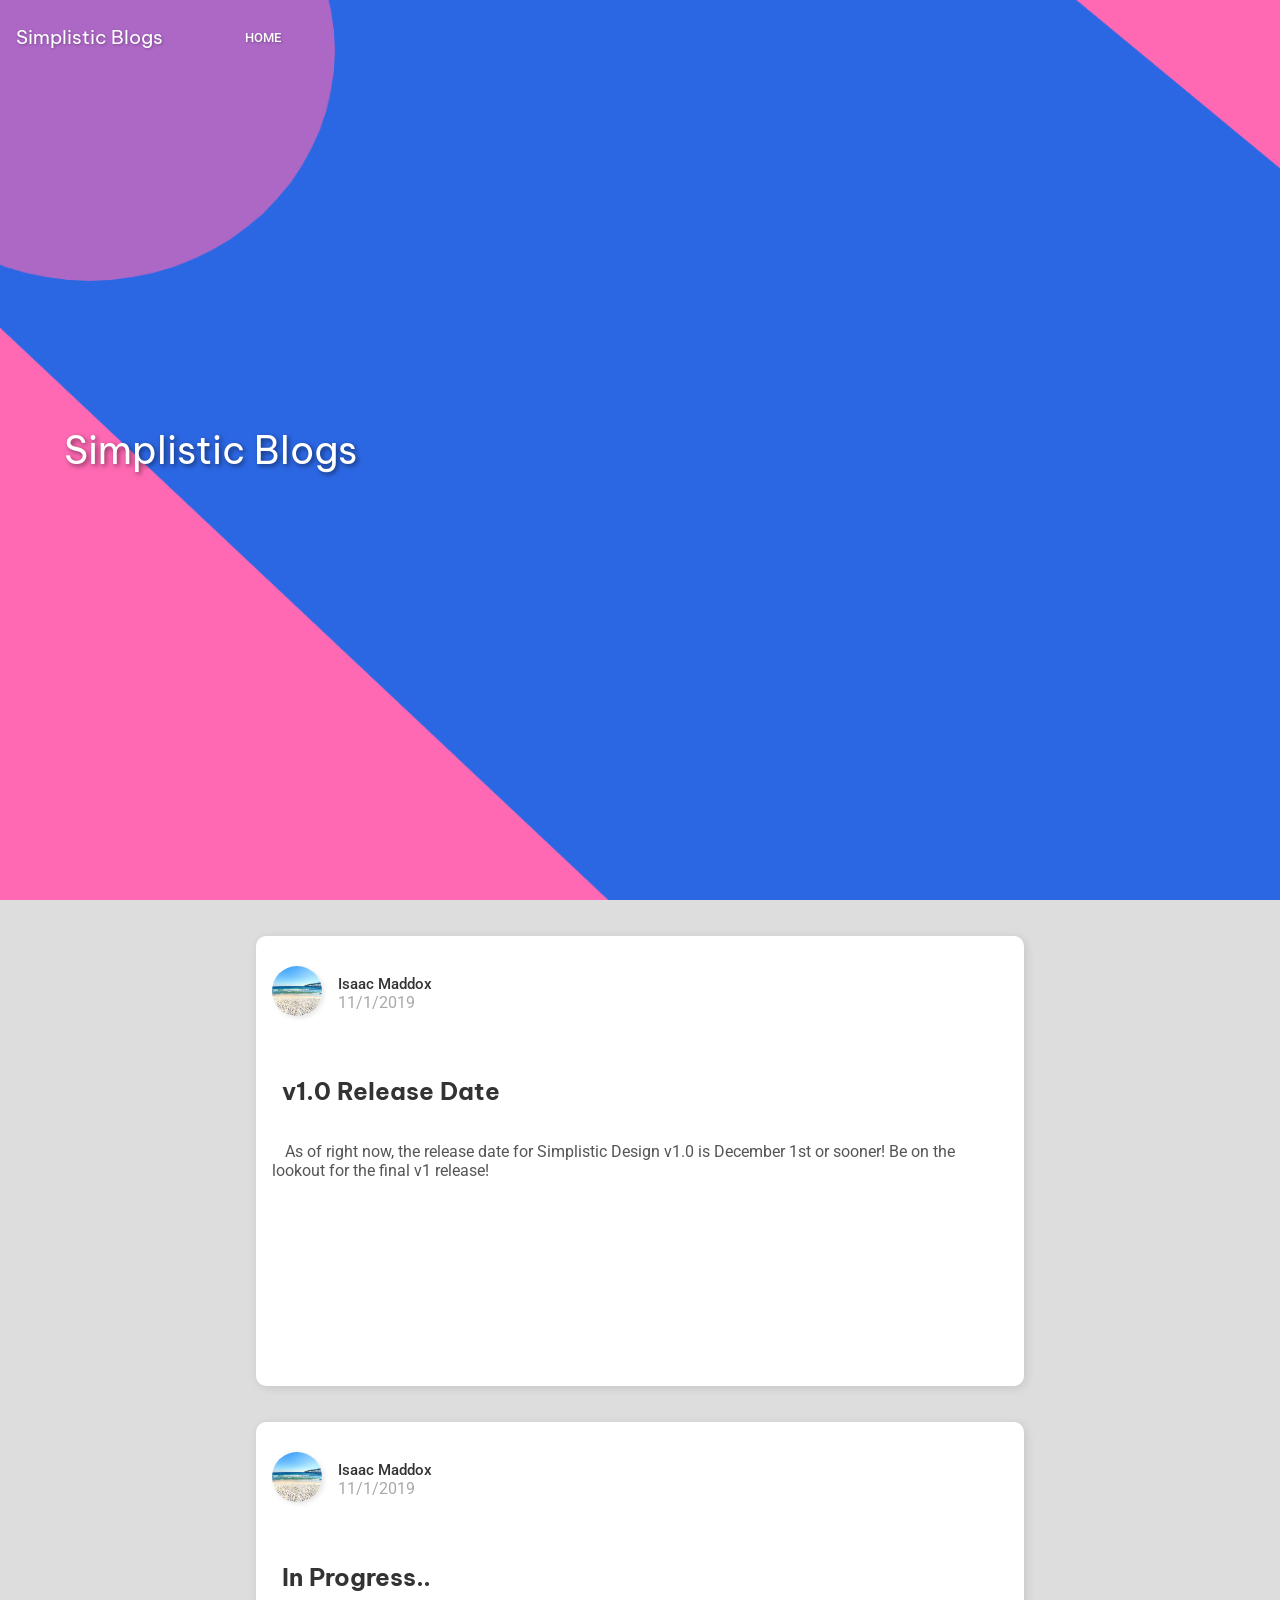
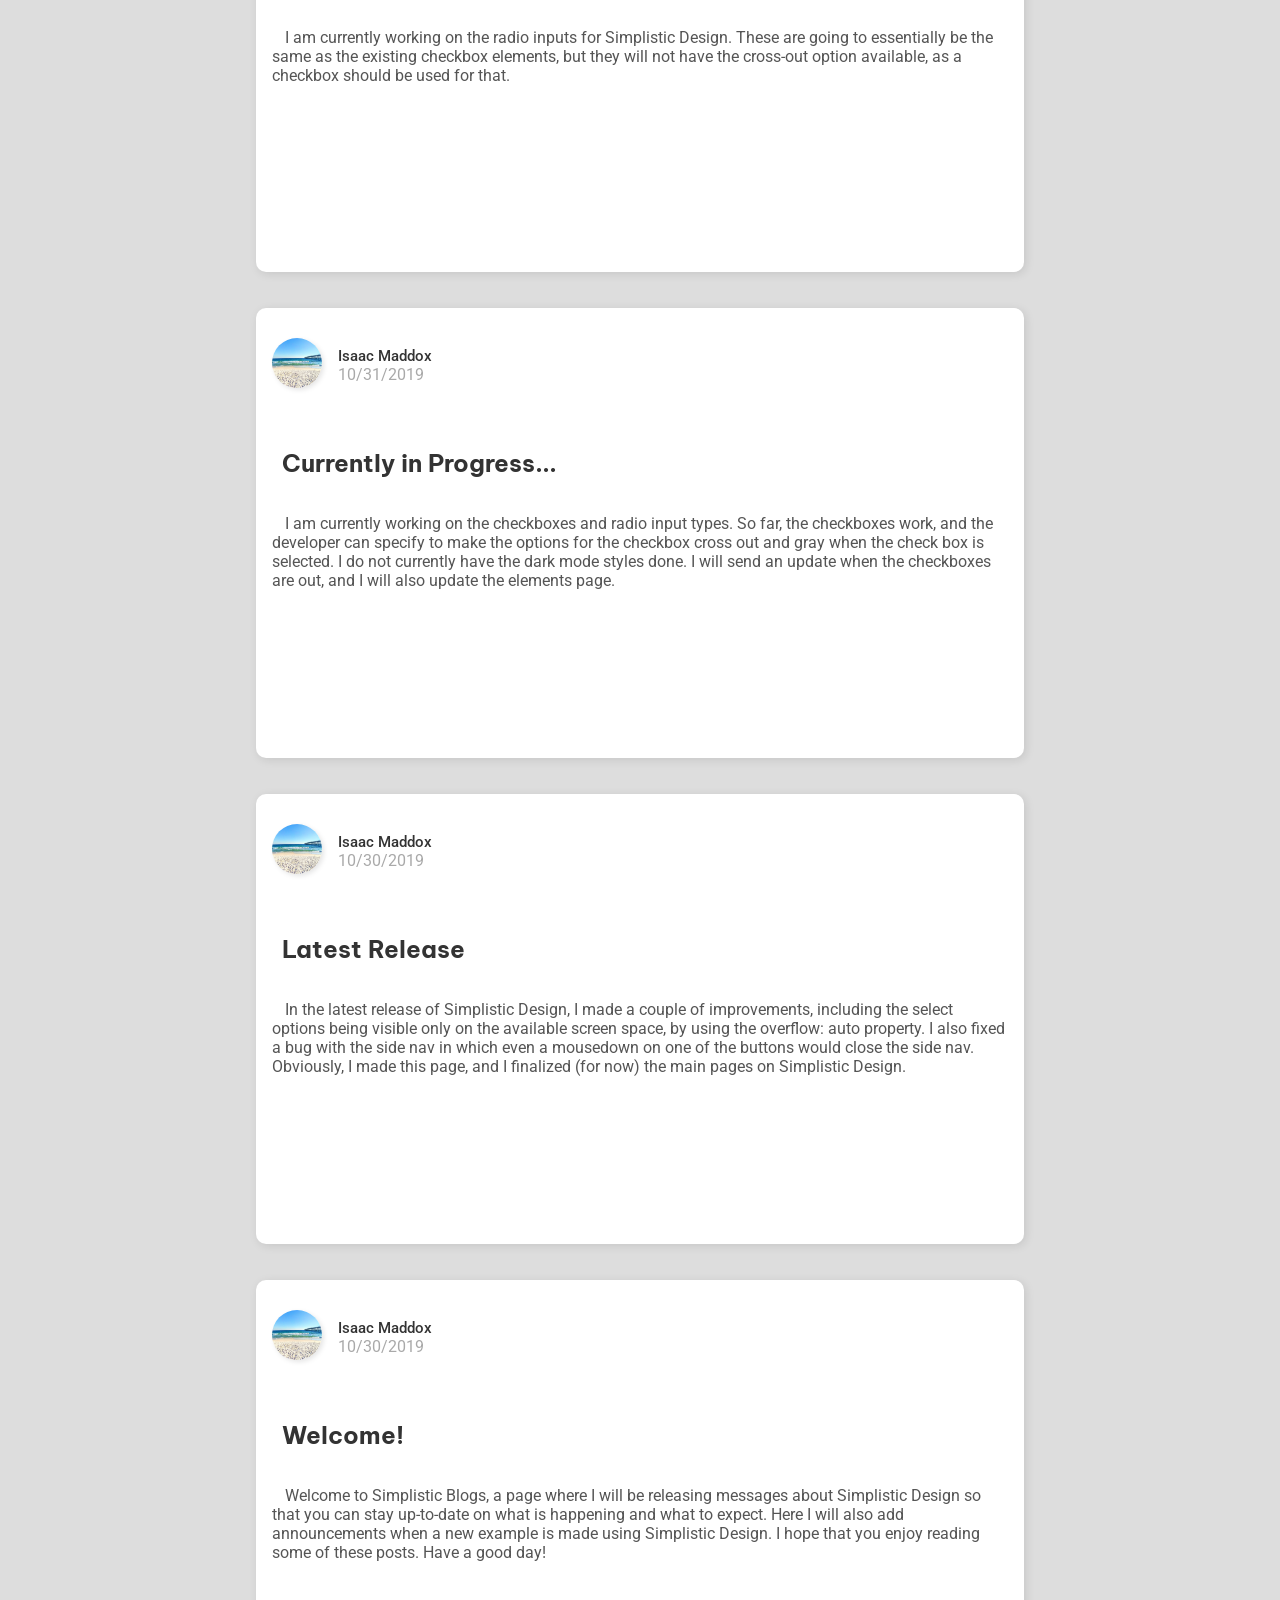
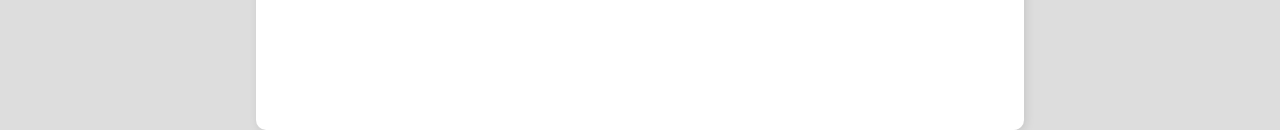
==== blogs/index.html @ f41dd41c "Update index.html" ====
<!DOCTYPE html>
<html lang="en">

<head>
    <meta charset="UTF-8">
    <meta name="viewport" content="width=device-width, initial-scale=1.0">
    <meta http-equiv="X-UA-Compatible" content="ie=edge">
    <link rel="stylesheet" href="../styles.css">
    <link rel="shortcut icon" href="../images/favicon.ico">
    <script src="https://code.jquery.com/jquery-2.1.0.js"></script>
    <script src="../scripts.js"></script>
    <link href="https://stackpath.bootstrapcdn.com/font-awesome/4.7.0/css/font-awesome.min.css" rel="stylesheet"
        integrity="sha384-wvfXpqpZZVQGK6TAh5PVlGOfQNHSoD2xbE+QkPxCAFlNEevoEH3Sl0sibVcOQVnN" crossorigin="anonymous">
    <title>Simplistic Design - Blogs</title>
    <style>
        .sd-page-header {
            background: url('../images/headerback_no_words.png');
            background-size: cover;
        }

        .post {
            height: 50vh;
            width: 60vw;
            background: #fff;
            margin-left: 20vw;
            box-shadow: 2px 2px 10px rgba(0, 0, 0, 0.1);
            border-radius: 10px;
            margin-bottom: 4vh;
            margin-top: 4vh;
        }

        body,
        html {
            background: #ddd;
        }

        .post-header {
            height: 20%;
            font-family: 'Roboto';
            padding-left: 16px;
            padding-right: 16px;
            padding-top: calc((50vh / 100) * 20 / 3);
        }

        .posted-at {
            color: #a9a9a9;
        }

        .posted-by {
            color: #333;
            font-weight: 500;
            padding-top: 1vh;
            font-size: 1.2vw;
        }

        .post-message {
            padding: 16px;
            overflow: auto;
            height: 35%;
            color: #555;
            font-family: 'Roboto';
            text-indent: 1vw;
        }

        @media screen and (max-width: 720px) {
            .post {
                width: 90%;
                margin-left: 5%;
            }

            .posted-by {
                font-size: 6vw;
            }
        }

        .post-img {
            border-radius: 50%;
            float: left;
            /* margin-top: calc(((50vh / 100) * 20) / 2 - 25px); */
            margin-right: 16px;
            box-shadow: 2px 2px 5px rgba(0, 0, 0, 0.1);
        }

        .post h2 {
            padding-left: 2vw;
            color: #333;
            font-family: 'Be Vietnam';
        }

        .secret-popup {
            display: none;
            height: calc(60vh - 60px);
            width: calc(60vw - 60px);
            background: #fff;
            box-shadow: 2px 2px 10px rgba(0, 0, 0, 0.6);
            position: fixed;
            top: 20vh;
            left: 20vw;
            border-radius: 10px;
            overflow: auto;
            padding: 30px;
        }
    </style>
</head>

<body>
    <nav class="sd-nav show-header">
        <a class="sd-nav-co">Simplistic Blogs</a>
        <button data-icon="home" data-url="../index.html">Home</button>
    </nav>
    <header class="sd-page-header">
        Simplistic Blogs
    </header>
    <div class="post">
        <div class="post-header"><img src="../images/blog_profile.jpg" class="post-img" height="50" width="50" />
            <div class="posted-by">Isaac Maddox</div>
            <div class="posted-at">11/1/2019</div>
        </div>
        <h2>v1.0 Release Date</h2>
        <div class="post-message">As of right now, the release date for Simplistic Design v1.0 is December 1st or
            sooner! Be
            on the lookout for the final v1 release!</div>
    </div>
    <div class="post">
        <div class="post-header"><img src="../images/blog_profile.jpg" class="post-img" height="50" width="50" />
            <div class="posted-by">Isaac Maddox</div>
            <div class="posted-at">11/1/2019</div>
        </div>
        <h2>In Progress..</h2>
        <div class="post-message">I am currently working on the radio inputs for Simplistic Design. These are going to
            essentially be the same as the existing checkbox elements, but they will not have the cross-out option
            available, as a checkbox should be used for that.</div>
    </div>
    <div class="post">
        <div class="post-header"><img src="../images/blog_profile.jpg" height="50" width="50" class="post-img" />
            <div class="posted-by">Isaac Maddox</div>
            <div class="posted-at">10/31/2019</div>
        </div>
        <h2>Currently in Progress...</h2>
        <div class="post-message">I am currently working on the checkboxes and radio input types. So far, the checkboxes
            work, and the developer can specify to make the options for the checkbox cross out and gray when the check
            box
            is selected. I do not currently have the dark mode styles done. I will send an update when the checkboxes
            are
            out, and I will also update the elements page.</div>
    </div>
    <div class="post">
        <div class="post-header">
            <img class="post-img" src="../images/blog_profile.jpg" height="50" width="50" alt="Profile Picture" />
            <div class="posted-by">Isaac Maddox</div>
            <div class="posted-at">10/30/2019</div>
        </div>
        <h2>Latest Release</h2>
        <div class="post-message">
            In the latest release of Simplistic Design, I made a couple of improvements, including the select options
            being visible only on the available screen space, by using the <code>overflow: auto</code> property. I also
            fixed a bug with the side nav in which even a mousedown on one of the buttons would close the side nav.
            Obviously, I made this page, and I finalized (for now) the main pages on Simplistic Design.
        </div>
    </div>
    <div class="post">
        <div class="post-header">
            <img class="post-img" src="../images/blog_profile.jpg" height="50" width="50" alt="Profile Picture" />
            <div class="posted-by">Isaac Maddox</div>
            <div class="posted-at">10/30/2019</div>
        </div>
        <h2>Welcome! </h2>
        <div class="post-message">
            Welcome to Simplistic Blogs, a page where I will be releasing messages about Simplistic Design so that you
            can stay up-to-date on what is happening and what to expect. Here I will also add announcements when a new
            example is made using Simplistic Design. I hope that you enjoy reading some of these posts. Have a good day!
        </div>
    </div>
    <div class="secret-popup">
        <h2>Create Post</h2>
        <div class="sd-input-wrapper">
            <label for="name">Name</label>
            <input type="text" id="name" />
            <div class="sd-input-bars"></div>
        </div><br />
        <div class="sd-input-wrapper">
            <label for="title">Title</label>
            <input type="text" id="title" />
            <div class="sd-input-bars"></div>
        </div><br />
        <div class="sd-input-wrapper sd-textarea-wrapper">
            <textarea placeholder="Type the message here..." id="msg"></textarea>
            <div class="sd-input-bars"></div>
        </div><br /><br />
        <button class="sd-button sd-button-raised sd-button-ripple" id="makepost">
            Create HTML for Post
        </button>
        <br />
        <br />
        <div class="output-code"></div>
    </div>
    <script>
        $(document).on('keydown', function (e) {
            if (e.ctrlKey && e.shiftKey && e.keyCode == 90) {
                $(".secret-popup").css('display', 'block');
            }
        });
        $(document).on('click', '#makepost', function () {
            var poster = $("#name").val();
            var title = $("#title").val();
            var msg = $("#msg").val();
            var d = new Date();
            var month = d.getMonth() + 1;
            var day = d.getDate();
            var yr = d.getFullYear();
            $(".output-code").html('&lt;div class="post"&gt;&lt;div class="post-header"&gt;&lt;img src="../images/blog_profile.jpg" class="post-img" height="50" width="50" /&gt;&lt;div class="posted-by"&gt;' + poster + '&lt;/div&gt;&lt;div class="posted-at"&gt;' + month + '/' + day + '/' + yr + '&lt;/div&gt;&lt;/div&gt;&lt;h2&gt;' + title + '&lt/h2&gt;&lt;div class="post-message"&gt;' + msg + '&lt;/div&gt;&lt;/div&gt;');
        });
    </script>
</body>

</html>
---- styles.css ----
/* Styles for the entire page, also includes "*" selectors and @imports */
@import url('https://fonts.googleapis.com/css?family=Roboto:300,400,500,600');
@import url('https://fonts.googleapis.com/css?family=Be+Vietnam:300,400,500,600&display=swap');

/* Align text styles */
.sd-align-right {
    float: right;
}

body, html {
    height: 100%;
    width: 100%;
    margin: 0;
}
body.sd-dark {
    background: #333;
}
a {
    color: #2c67e3;
}
*:not(code), *:not(code *) {
    font-family: 'Roboto', sans-serif;
}
* {
    -webkit-tap-highlight-color: transparent;
}
*::-webkit-scrollbar {
    background: #fff;
    width: 5px;
    border-radius: 5px;
}
*::-webkit-scrollbar-thumb {
    background: rgba(0, 0, 0, 0.4);
    border-radius: 5px;
}
body.sd-dark-theme *::-webkit-scrollbar {
    background: rgba(255, 255, 255, 0.5);
}
body.sd-dark-theme *::-webkit-scrollbar-thumb {
    background: rgba(255, 255, 255, 0.7);
    border-radius: 5px;
}
/* Begin Navigation Bar Styles */

.sd-nav {
    height: 75px;
    max-height: 75px;
    background: #fff;
    display: block;
    z-index: 10000;
    width: 100vw;
    position: fixed;
    width: calc(100% - 32px);
    padding-left: 16px;
    padding-right: 16px;
    box-shadow: 0px 3px 5px rgba(0, 0, 0, 0.25);
    transition: all 0.2s ease;
}
.sd-nav .sd-nav-co img {
    height: 100%;
    width: 150px;
}
.sd-nav a.sd-nav-co {
    font-family: 'Be Vietnam', serif;
    font-size: 1.5vw;
    color: #333;
    text-decoration: none;
    line-height: 75px;
    margin-right: 4vw;
    vertical-align: top;
    transition: all 0.2s ease;
}
.sd-nav button:not(.sd-show-side-nav) {
    height: 100%;
    background: transparent;
    color: #555;
    border: none;
    min-width: 7vw;
    font-family: 'Roboto', sans-serif;
    text-transform: uppercase;
    font-weight: 500;
    outline: none;
    cursor: pointer;
    transition: all 0.2s ease;
    padding-right: 16px;
    padding-left: 16px;
    overflow: hidden;
    position: relative;
}
.sd-nav button:hover {
    background: rgba(0, 0, 0, 0.05);
}
.sd-nav button:active {
    background: rgba(0, 0, 0, 0.1);
}
.sd-nav button.sd-show-options {
    height: 100%;
    width: 30%;
    border: none;
    outline: none;
    opacity: 1;
    float: right;
    font-family: 'Roboto', sans-serif;
    display: none;
    background: transparent;
    padding: none;
}
.sd-nav button.sd-show-options i {
    transition: all 0.2s ease;
}
/* Customize navbar for mobile or small devices */
@media screen and (max-width: 720px) {
    .sd-nav {
        overflow: hidden;
        width: 100%;
        padding: 0px;
    }
    .sd-nav a.sd-nav-co {
        width: 60%;
        padding: none;
        display: inline-block;
        font-size: 5vw;
        text-align: center;
        background: transparent;
    }
    .sd-nav button.sd-show-options {
        display: inline-block;
    }
    .sd-page-header {
        font-size: 7vw!important;
    }
    .wrapper[hasAside] aside {
        float: auto;
        width: auto!important;
    }
    .wrapper[hasAside=true] article {
        width: auto!important;
    }
    .sd-show-side-nav {
        display: none!important;
    }
}
/* Search Bar */

.sd-nav span.sd-search-wrapper {
    height: 100%;
    float: right;
    line-height: 10vh;
}
.sd-nav span.sd-search-wrapper input.sd-nav-search {
    height: 5vh;
    width: 4vw;
    padding-left: 16px;
    /* text-shadow: none; */
    padding-right: 16px;
    color: #333;
    border: none;
    outline: none;
    border-radius: 10px;
    font-family: 'Roboto', sans-serif;
    transition: all 0.2s ease;
    border: 1px solid rgba(0, 0, 0, 0.1);
    background: rgba(255, 255, 255, 0.4);
}
.sd-nav span.sd-search-wrapper input.sd-nav-search:focus {
    border: 1px solid #20add844;
    width: 15vw;
}
.sd-nav.transparent span.sd-search-wrapper input.sd-nav-search {
    background: rgba(255, 255, 255, 0.4);
    color: #fff;
    border: none;
}
.sd-nav.transparent span.sd-search-wrapper input.sd-nav-search::-webkit-input-placeholder {
    color: rgba(255, 255, 255, 0.8);

}
.sd-nav.transparent span.sd-search-wrapper input.sd-nav-search:focus {
    box-shadow: none;
    border: none;
    width: 15vw;
}
.sd-nav span.sd-search-wrapper[hasButton=true] input.sd-nav-search {
    border-top-right-radius: 0px;
    border-bottom-right-radius: 0px;
}
.sd-nav span.sd-search-wrapper button.sd-nav-search-button {
    height: calc(5vh + 4px);
    background: rgba(255, 255, 255, 0.4);
    min-width: 1vw!important;
    width: 2vw;
    border-top-right-radius: 10px;
    border-bottom-right-radius: 10px;
    padding-right: 4px;
    padding-left: 4px;
    border: 1px solid rgba(0, 0, 0, 0.1);
    border-left: none;
}
.sd-nav.transparent span.sd-search-wrapper button.sd-nav-search-button {
    border: none;
    height: calc(5vh + 2px);
}
.sd-nav span.sd-search-wrapper button.sd-nav-search-button:hover {
    background: rgba(255, 255, 255, 0.5);
}
/* Dark NavBar Styles */
/* Search */
body.sd-dark-theme .sd-nav:not(.transparent) span.sd-search-wrapper input.sd-nav-search {
    color: #fff;
}
body.sd-dark-theme .sd-nav:not(.transparent) span.sd-search-wrapper input.sd-nav-search::-webkit-input-placeholder {
    color: #ddd;
}
body.sd-dark-theme .sd-nav {
    background: #333;
    color: #fff;
}
body.sd-dark-theme .sd-nav a.sd-nav-co {
    color: #fff;
}
body.sd-dark-theme .sd-nav button {
    color: #ddd;
}
body.sd-dark-theme .sd-nav button:hover, .sd-nav.transparent button:hover {
    background: rgba(255, 255, 255, 0.05);
}
body.sd-dark-theme .sd-nav button:active, .sd-nav.transparent button:active {
    background: rgba(255, 255, 255, 0.1);
}
.sd-nav.transparent {
    background: transparent!important;
    box-shadow: none;
}
.sd-nav.transparent a.sd-nav-co {
    color: #fff;
}
.sd-nav.transparent button {
    color: #fefefe;
}
.sd-nav.transparent * {
    text-shadow: 1px 1px 3px rgba(0, 0, 0, 0.3);
}
.sd-nav button:disabled {
    box-shadow: inset 0px -2px 0px #555;
}
body.sd-dark-theme .sd-nav button:disabled, .sd-nav.transparent button:disabled {
    box-shadow: inset 0px -2px 0px #fff;
}
/* Header (page and section) */
.sd-page-header {
    height: 100vh;
    padding-left: 5vw;
    color: #fff;
    text-shadow: 2px 2px 5px rgba(0, 0, 0, 0.5);
    line-height: 100vh;
    font-size: 3vw;
    background: #2c67e3;
    transition: all 0.0s linear;
    -webkit-user-select: none;
    background-size: cover;
    font-family: 'Be Vietnam', sans-serif;
}
div.sd-section-header {
    height: 20vh;
    width: 100%;
    background-attachment: fixed;
    background-size: cover;
    background: #2c67e3;
    color: #fff;
    text-shadow: 2px 2px 5px rgba(0, 0, 0, 0.3);
    line-height: 20vh;
    font-family: 'Be Vietnam', sans-serif;
    padding-left: 3vw;
    font-size: 2vw;
    -webkit-user-select: none;
}
/* Article and Aside elements */
/* Light Styles (Default) */
.wrapper {
    background: #fff;
    padding: 16px;
    overflow: auto;
}
.wrapper article {
    color: #555;
    font-family: 'Roboto', sans-serif;
}
.wrapper[hasAside=true] article {
    width: 75%;
    float: left;
    color: #555;
}
.wrapper[hasAside=true] aside {
    width: 20%;
    color: #555;
    float: right;
    font-family: 'Roboto', sans-serif;
}
.wrapper aside a {
    word-wrap: break-word;
}
.wrapper article h1, .wrapper article h2, .wrapper article h3, .wrapper article h4, .wrapper article h5, .wrapper article h6  {
    color: #333;
    font-family: "Be Vietnam", serif;
    padding-right: 16px;
    width: fit-content;
    padding-left: 8px;
}
.wrapper aside h3 {
    font-family: 'Be Vietnam', serif;
}
body.sd-dark-theme .wrapper {
    background: #333;
}
body.sd-dark-theme .wrapper article {
    color: #ddd;
}
body.sd-dark-theme .wrapper article h1, body.sd-dark-theme .wrapper article h2, body.sd-dark-theme .wrapper article h3, body.sd-dark-theme .wrapper article h4, body.sd-dark-theme .wrapper article h5, body.sd-dark-theme .wrapper article h6 {
    color: #fff;
}
body.sd-dark-theme .wrapper aside {
    color: #bbb;
}
body.sd-dark-theme .wrapper aside h3 {
    color: #eee;
}
body.sd-dark-theme .wrapper a {
    color: #42cffa;
}
/* Cards */
div.sd-card {
    min-height: 100px;
    min-width: 100px;
    width: calc(50vh - 16px);
    height: calc(50vh - 16px);
    box-shadow: 2px 2px 5px rgba(0, 0, 0, 0.25);
    border-radius: 5px;
    /* padding: 16px; */
    background: #fff;
    color: #555;
    position: relative;
    overflow: hidden;
}
@media screen and (max-width: 720px) {
    div.sd-card {
        height: calc(75vw - 16px);
        width: calc(75vw - 16px);
    }
}
body.sd-dark-theme div.sd-card {
    background: #333;
    box-shadow: 2px 2px 5px rgba(0, 0, 0, 0.5);
    color: #ddd;
}
div.sd-card div.sd-card-header {
    background: #eee;
    border-radius: 5px;
    padding: 16px;
    font-family: 'Be Vietnam', serif;
    font-size: 1.4em;
    color: #555;
}
body.sd-dark-theme div.sd-card-header {
    background: #555;
    color: #fff;
}
div.sd-card p {
    padding-left: 8px;
    padding-right: 8px;
    font-family: 'Roboto', sans-serif;
    text-indent: 8px;
    overflow: auto;
}
div.sd-card div.sd-card-footer {
    background: #eee;
    padding: 8px;
    position: absolute;
    bottom: 0;
    display: flex;
    align-items: center;
    border-radius: 5px;
    width: calc(100% - 16px);
}
body.sd-dark-theme div.sd-card div.sd-card-footer {
    background: #555;
}
.sd-card .sd-card-footer .sd-align-right {
    float: left!important;
}
/* Page Footer */
footer.sd-footer {
    background: #eee;
    padding: 8px;
    font-family: 'Roboto', sans-serif;
    word-wrap: break-word;
    width: calc(100% - 16px);
}
body.sd-dark-theme footer.sd-footer {
    color: #eee;
    background: #555;
}
body.sd-dark-theme footer a {
    color: #20add8;
}
/* This is also part of the navigation styles */
.sd-nav.js-nav-open {
    background: #fff!important;
    box-shadow: 0px 2px 5px rgba(0, 0, 0, 0.2);
}
.sd-nav.js-nav-open button, .sd-nav.js-nav-open a {
    color: #333!important;
    text-shadow: none!important;
}
.sd-nav.js-nav-open button:disabled {
    box-shadow: 0px -2px 0px #333 inset;
}
body.sd-dark-theme .sd-nav.js-nav-open {
    background: #333!important;
}
body.sd-dark-theme .sd-nav.js-nav-open button, body.sd-dark-theme .sd-nav.js-nav-open a {
    color: #fff!important;
}
/* Side Nav Bar */
.sd-side-nav {
    height: 100vh;
    padding-top: 16px;
    position: fixed;
    width: 400px;
    background: #fff;
    top: 0;
    left: -100vw;
    z-index: 100000;
    overflow: auto;
    box-shadow: 2px 0px 5px rgba(0, 0, 0, 0.2);
    transition: all 0.2s ease;
}
.sd-side-nav button.js-menuopen {
    background: rgba(0, 0, 0, 0.025);
}
.sd-side-nav a.sd-co {
    height: 8vh;
    width: 25vw;
    color: #333;
    text-decoration: none;
    font-family: 'Be Vietnam', serif;
    text-align: center;
    display: inline-block;
    line-height: 8vh;
    font-size: 1.5vw;
}
.sd-side-nav button {
    height: 8vh;
    width: 100%;
    background: transparent;
    color: #333;
    font-family: 'Roboto', sans-serif;
    text-transform: uppercase;
    font-weight: 500;
    border: none;
    outline: none;
    cursor: pointer;
    transition: all 0.2s ease;
    text-align: left;
    padding-left: 3vw;
    overflow: hidden;
    position: relative;
}
.sd-side-nav button:hover {
    background: rgba(0, 0, 0, 0.05);
}
.sd-side-nav button:active {
    background: rgba(0, 0, 0, 0.1);
}
.sd-show-side-nav {
    background: transparent;
    color: #333;
    height: 55px;
    width: 55px;
    margin-top: 10px;
    vertical-align: top;
    border: none;
    outline: none;
    border-radius: 50%;
    cursor: pointer;
    transition: all 0.2s ease;
    margin-right: 16px;
    display: inline-block;
    overflow: hidden;
    position: relative;
}
/* Side Nav Mobile Styles */
@media screen and (max-width: 720px) {
    .sd-side-nav a.sd-co {
        display: none;
    }
    .sd-side-nav button {
        width: 100vw;
        font-size: 4.5vw;
    }
}
/* Side nav search container and input */
.sd-side-nav span.sd-nav-search-wrapper{
    width: 100%;
    height: 8vh;
    display: inline-block;
    line-height: 8vh;
}
.sd-side-nav span.sd-nav-search-wrapper input {
    background: #eee;
    border: none;
    width: calc(90% - 32px);
    height: 7vh;
    border-radius: 6px;
    outline: none;
    color: #333;
    padding-left: 16px;
    padding-right: 16px;
    font-family: 'Roboto';
    margin-left: 5%;
}
.sd-side-nav span.sd-nav-search-wrapper input:focus {
    box-shadow: 0px 0px 5px #20add855;
}
/* side nav dark themes */
body.sd-dark-theme .sd-side-nav {
    background: #444;
}
body.sd-dark-theme .sd-side-nav button {
    color: #eee;
}
body.sd-dark-theme .sd-side-nav .sd-nav-search-wrapper input {
    background: #666;
    color: #eee;
}
body.sd-dark-theme .sd-side-nav .sd-nav-search-wrapper input:focus {
    box-shadow: 0px 0px 5px rgba(255, 255, 255, 0.2);
}
body.sd-dark-theme .sd-side-nav .sd-nav-search-wrapper input::-webkit-input-placeholder {
    color: #999;
}
body.sd-dark-theme .sd-side-nav a.sd-co {
    color: #fff;
}
.sd-side-nav button i {
    float: right;
    margin-right: 20px;
    transition: all 0.2s ease;
}
.sd-side-nav div.sd-side-nav-menu {
    background: #eee;
    overflow: hidden;
    height: 0;
    transition: all 0.2s ease;
}
body.sd-dark-theme .sd-side-nav div.sd-side-nav-menu {
    background: #555;
}
@media screen and (max-width: 720px) {
    .sd-side-nav div.sd-side-nav-menu {
        background: #ccc;
    }
    .sd-side-nav {
        background: #eee!important;
    }
    body.sd-dark-theme .sd-side-nav div.sd-side-nav-menu {
        background: #333;
    }
    body.sd-dark-theme .sd-side-nav {
        background: #444!important;
    }
}
/* This marks the beginning of the styles for the rest of the elements (not a structure element like navigation) */
/* Buttons
   Default Button */
.sd-button {
    min-width: 75px;
    font-family: 'Roboto', sans-serif;
    border: none;
    padding-left: 8px;
    padding-right: 8px;
    height: 35px;
    border-radius: 5px;
    background: transparent;
    font-weight: 500;
    text-transform: uppercase;
    cursor: pointer;
    outline: none;
    transition: all 0.2s ease;
    -webkit-tap-highlight-color: transparent;
    -webkit-user-select: none;
    position: relative;
    overflow: hidden;
}
button::-moz-focus-inner {
  border: 0;
}
.sd-button:hover {
    background: rgba(0, 0, 0, 0.05);
}
.sd-button:active {
    background: rgba(0, 0, 0, 0.1);
}
/* Raised */
.sd-button.sd-button-raised {
    background: #ededed;
    box-shadow: 2px 2px 4px rgba(0, 0, 0, 0.2);
}
.sd-button.sd-button-raised:active {
    background: #dcdcdc;
    box-shadow: 2px 2px 3px rgba(0, 0, 0, 0.3);
}
body.sd-dark-theme button.sd-button {
    color: #eee;
}
body.sd-dark-theme button.sd-button:hover {
    background: rgba(255, 255, 255, 0.05);
}
body.sd-dark-theme button.sd-button:active {
    background: rgba(255, 255, 255, 0.1);
}
body.sd-dark-theme button.sd-button.sd-button-raised {
    background: #444;
}
body.sd-dark-theme button.sd-button.sd-button-raised:active {
    background: #454545;
    box-shadow: 1px 1px 10px rgba(0, 0, 0, 0.4);
}
.sd-button.sd-button-primary {
    color: #2c67e3!important;
}
.sd-button.sd-button-primary.sd-button-raised {
    color: #fff!important;
    background: #2c67e3!important;
    box-shadow: 2px 2px 5px rgba(0, 0, 0, 0.2);
}
.sd-button.sd-button-primary.sd-button-raised:active {
    background: #3d78f4!important;
}
.sd-button.sd-button-accent {
    color: #ff69b4!important;
}
.sd-button.sd-button-accent.sd-button-raised {
    background: #ff69b4!important;
    color: #fff!important;
}
.sd-button.sd-button-accent.sd-button-raised:active {
    background: #ff7ac5!important;
}
.sd-button.sd-fab {
    width: 75px!important;
    height: 75px!important;
    border-radius: 50%;
    font-weight: 600;
}
.sd-button.sd-fab-sm {
    min-width: 1px;
    width: 50px!important;
    height: 50px!important;
}
.sd-button.sd-fab-lg {
    min-width: 75px;
    width: 90px;
    height: 90px;
}
.sd-button.sd-fab.sd-float {
    position: fixed;
    bottom: 10px;
    right: 10px;
    z-index: 9999;
}
/* Dialogs */
.sd-dialog {
    height: 50vh;
    width: 45vw;
    position: fixed;
    top: calc(50% - 25vh);
    left: calc(50% - 45vw / 2);
    z-index: 100001;
    background: #fff;
    box-shadow: 1px 1px 5px rgba(0, 0, 0, 0.5);
    border-radius: 5px;
    transition: all 0.2s ease;
    transform: scale(0);
}
.sd-dialog > * {
    transform: 0.2s ease;
}
.sd-dialog-header {
    background: #eee;
    color: #333;
    font-family: 'Be Vietnam', serif;
    font-size: 2.3vw;
    padding: 16px;
    box-shadow: 0px 2px 5px rgba(0, 0, 0, 0.2);
    border-radius: 5px;
}
.sd-dialog-message {
    padding: 8px;
    font-family: 'Roboto', sans-serif;
    overflow: auto;
}
.sd-dialog-footer {
    background: #eee;
    border-radius: 5px;
    bottom: 0;
    position: absolute;
    width: calc(100% - 16px);
    padding: 8px;
}
.sd-dialog .sd-dialog-header .sd-dialog-close {
    position: absolute;
    top: 0;
    right: 0;
    border-radius: 5px;
    height: 2vw;
    width: 2vw;
    border: none;
    outline: none;
    background: transparent;
    cursor: pointer;
    transition: all 0.2s ease;
}
.sd-dialog .sd-dialog-header .sd-dialog-close:hover {
    background: rgba(0, 0, 0, 0.2);
}
body.sd-dark-theme .sd-dialog {
    background: #333;
}
body.sd-dark-theme .sd-dialog-header {
    color: #fff;
    background: #555;
}
body.sd-dark-theme .sd-dialog-footer {
    background: #555;
}
body.sd-dark-theme .sd-dialog-message {
    color: #eee;
}
@media screen and (max-width: 720px) {
    .sd-dialog {
        width: 95%;
        left: 2.5%;
        height: 60%;
        top: 20%;
    }
    .sd-dialog .sd-dialog-header {
        font-size: 150%;
    }
    .sd-dialog .sd-dialog-header .sd-dialog-close {
        position: absolute;
        top: 0;
        right: 0;
        height: 5vw;
        width: 5vw;
    }
}
/* Button Ripple Effects */
.sd-js-ripple {
    background: #333;
    opacity: 0.4;
    border-radius: 50%;
    transition: all 0.5s cubic-bezier(0.01, 0.1, 0.001, 1);
    position: absolute;
    transform: scale(0);
}
.sd-button.sd-button-accent .sd-js-ripple {
    background: #ff69b4;
}
.sd-button.sd-button-ripple:not(.sd-button-raised):active {
    background: transparent;
}
.sd-button.sd-button-primary .sd-js-ripple {
    background: #2c67e3;
}
.sd-button.sd-button-primary.sd-button-raised .sd-js-ripple, .sd-button.sd-button-accent.sd-button-raised .sd-js-ripple {
    background: #fff;
    opacity:  0.3;
}
body.sd-dark-theme .sd-button.sd-button-raised .sd-js-ripple {
    background: #fff;
    opacity: 0.2;
}
.sd-nav button .sd-js-ripple {
    background: #333;
    opacity: 0.2;
}
.sd-nav.transparent button .sd-js-ripple, body.sd-dark-theme .sd-nav button .sd-js-ripple {
    background: #fff;
    opacity: 0.2;
}
body.sd-dark-theme .sd-side-nav button .sd-js-ripple {
    background: #fff;
    opacity: 0.2;
}
body.sd-dark-theme .sd-button:not(.sd-button-primary):not(.sd-button-accent) .sd-js-ripple {
    background: #fff;
}
body.sd-dark-theme .sd-button.sd-button-primary .sd-js-ripple, body.sd-dark-theme .sd-button.sd-button-accent .sd-js-ripple {
    opacity: 0.2;
}
body.sd-dark-theme .sd-button.sd-button-primary:hover {
    background: #2c67e311;
}
body.sd-dark-theme .sd-button.sd-button-accent:hover {
    background: #ff69b411;
}
sd-opts button.opt-selected .sd-js-ripple {
    background: #2c67e399;
}
/* Input and TextArea boxes */
input[type=text], input[type=password], textarea {
    background: transparent;
    border: none;
    border-bottom: 2px solid rgba(0, 0, 0 , 0.3);
    height: 40px;
    padding-left: 16px;
    padding-right: 16px;
    min-width: 150px;
    outline: none;
    color: #333;
    transition: all 0.2s ease;
    font-family: 'Roboto', sans-serif;
    font-size: 1em;
}
input::-webkit-input-placeholder {
    color: #888;
}
label {
    color: #888;
    position: absolute;
    left: 16px;
    cursor: text;
    top: 12px;
    transition: all 0.2s ease;
}
.sd-input-wrapper {
    position: relative;
    padding-bottom: 16px;
    display: inline-block;
}
input:focus {
    background: rgba(0, 0, 0, 0.04);
}
.sd-input-wrapper input:focus {
    box-shadow: none;
}
.sd-input-wrapper .sd-input-bars {
    position: relative;
    display: block;
    min-width: 150px;
}
.sd-input-wrapper .sd-input-bars:before, .sd-input-wrapper .sd-input-bars:after {
    content: '';
    height: 2px;
    width: 0;
    bottom: 0px;
    position: absolute;
    background: #2c67e3;
    transition: all 0.2s ease;
}
.sd-input-wrapper .sd-input-bars:before {
    left: 50%;
}
.sd-input-wrapper .sd-input-bars:after {
    right: 50%;
}
input:focus ~ .sd-input-bars:before, input:focus ~ .sd-input-bars:after {
    width: 50%;
}
textarea:focus ~ .sd-input-bars:before {
    width: 50%;
}
textarea:focus ~ .sd-input-bars:after {
    width: 50%;
}
.sd-input-wrapper.sd-accent .sd-input-bars:before, .sd-input-wrapper.sd-accent .sd-input-bars:after {
    background: #ff69b4;
}
body.sd-dark-theme input {
    border-bottom: 2px solid rgba(255, 255, 255, 0.2);
    color: #fff;
}
body.sd-dark-theme input:focus {
    background: rgba(255, 255, 255, 0.04);
}
.sd-input-wrapper.sd-textarea-wrapper .sd-input-bars {
    bottom: 4px;
}
.sd-input-wrapper textarea {
    width: 150px;
}
/* Selects */
sd-select {
    display: inline-block;
    border: none;
    background: transparent;
    border-bottom: 2px solid rgba(0, 0, 0, 0.2);
    min-width: 25px;
    height: 25px;
    transition: all 0.2s ease;
    line-height: 25px;
    cursor: pointer;
    text-transform: uppercase;
    font-weight: 500;
    padding: 8px;
    position: realtive;
    overflow: hidden;
    vertical-align: middle;
    font-size: 0.83em;
    -webkit-user-select: none;
}
sd-select i {
    padding-top: 5px;
    float: right;
}
sd-select:hover {
    background: rgba(0, 0, 0, 0.04);
}
body.sd-dark-theme sd-select.sd-js-menuopen {
    border-bottom-color: #20add8!important;
}


sd-opts {
    min-width: 50px;
    display: block;
    background: #fff;
    box-shadow: 2px 2px 5px rgba(0, 0, 0, 0.08);
    width: fit-content;
    position: absolute;
    overflow: hidden;
    height: 0;
    transition: height 0.2s ease;
    z-index: 10000000;
    top: 0;
    left: 0;
}
sd-opts button {
    background: transparent;
    cursor: pointer;
    outline: none;
    border: none;
    padding: 8px;
    min-height: 30px;
    font-family: 'Roboto', sans-serif;
    font-weight: 500;
    text-transform: uppercase;
    position: relative;
    overflow: hidden;
    color: #333;
    text-align: left;
    width: 100%;
    display: block;
    transition: all 0.2s ease;
}
sd-opts button:hover {
    background: rgba(0, 0, 0, 0.03);
}
sd-opts button:active {
    background: rgba(0, 0, 0, 0.05);
}
sd-opts button.opt-selected {
    background: #2c67e322;
    color: #2c67e3;
}
sd-opts button.opt-selected:hover {
    background: #2c67e333;
}
body.sd-dark-theme sd-select {
    border-bottom-color: rgba(255, 255, 255, 0.3);
}
body.sd-dark-theme sd-opts {
    background: #555;
}
body.sd-dark-theme sd-opts button {
    color: #fff;
}
body.sd-dark-theme sd-opts button.opt-selected {
    background: #20add822;
    color: #20add8;
}
sd-opts button:disabled {
    color: #999;
}
/* "Highlighting" the headers */
.wrapper h1.sd-highlight, .wrapper h2.sd-highlight, .wrapper h3.sd-highlight, .wrapper h4.sd-highlight, .wrapper h5.sd-highlight, .wrapper h6.sd-highlight {
    background: linear-gradient(transparent 60%, #2c67e344 40%);
}
body.sd-dark-theme .wrapper h1.sd-highlight, body.sd-dark-theme .wrapper h2.sd-highlight, body.sd-dark-theme .wrapper h3.sd-highlight, body.sd-dark-theme .wrapper h4.sd-highlight, body.sd-dark-theme .wrapper h5.sd-highlight, body.sd-dark-theme .wrapper h6.sd-highlight {
    background: linear-gradient(transparent 60%, #20add844 40%);
}
.wrapper h1.sd-highlight-accent, .wrapper h2.sd-highlight-accent, .wrapper h3.sd-highlight-accent, .wrapper h4.sd-highlight-accent, .wrapper h5.sd-highlight-accent, .wrapper h6.sd-highlight-accent {
    background: linear-gradient(transparent 60%, #ff69b444 40%);
}
sd-select.sd-js-menuopen {
    border-bottom-color: #2c67e3;
}
/* Check Boxes */
sd-checkbox {
    display: inline-block;
    height: 20px;
    width: 20px;
    border: 2px solid rgba(0, 0, 0, 0.3);
    border-radius: 3px;
    cursor: pointer;
    text-align: center;
    line-height: 20px;
    transition: all 0.2s ease;
    color: #333;
    margin-right: 10px;
    position: relative;
    vertical-align: middle;
}
sd-checkbox:hover {
    background: rgba(0, 0, 0, 0.05);
}
sd-checkbox.sd-box-checked {
    border: 2px solid #2c67e3;
    background: #2c67e322;
    color: #2c67e3;
}
sd-checkbox i {
    transition: opacity 0.2s ease;
}
sd-check-container {
    line-height: 20px;
    vertical-align: center;
    position: relative;
}
sd-check-container span.sd-js-removed {
    color: #a9a9a9;
    text-decoration: line-through;
    transition: all 0.1s ease;
}
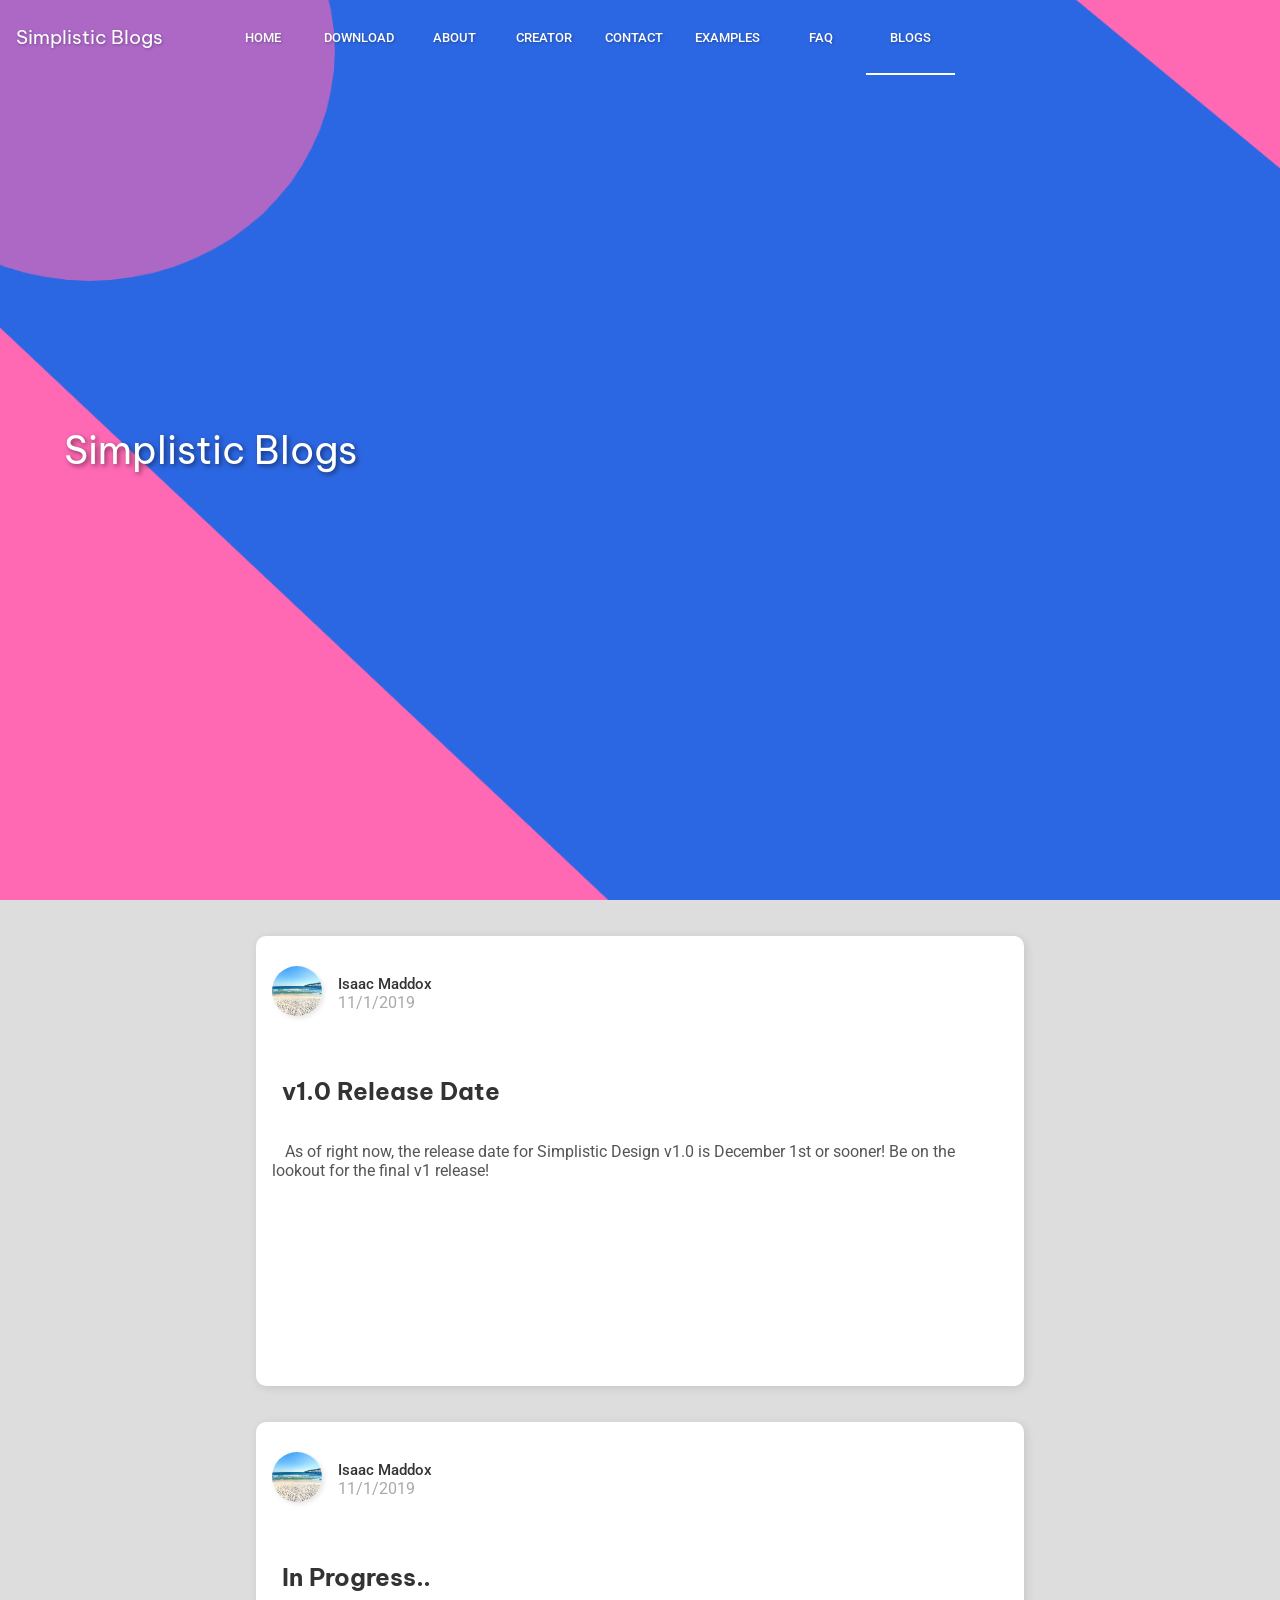
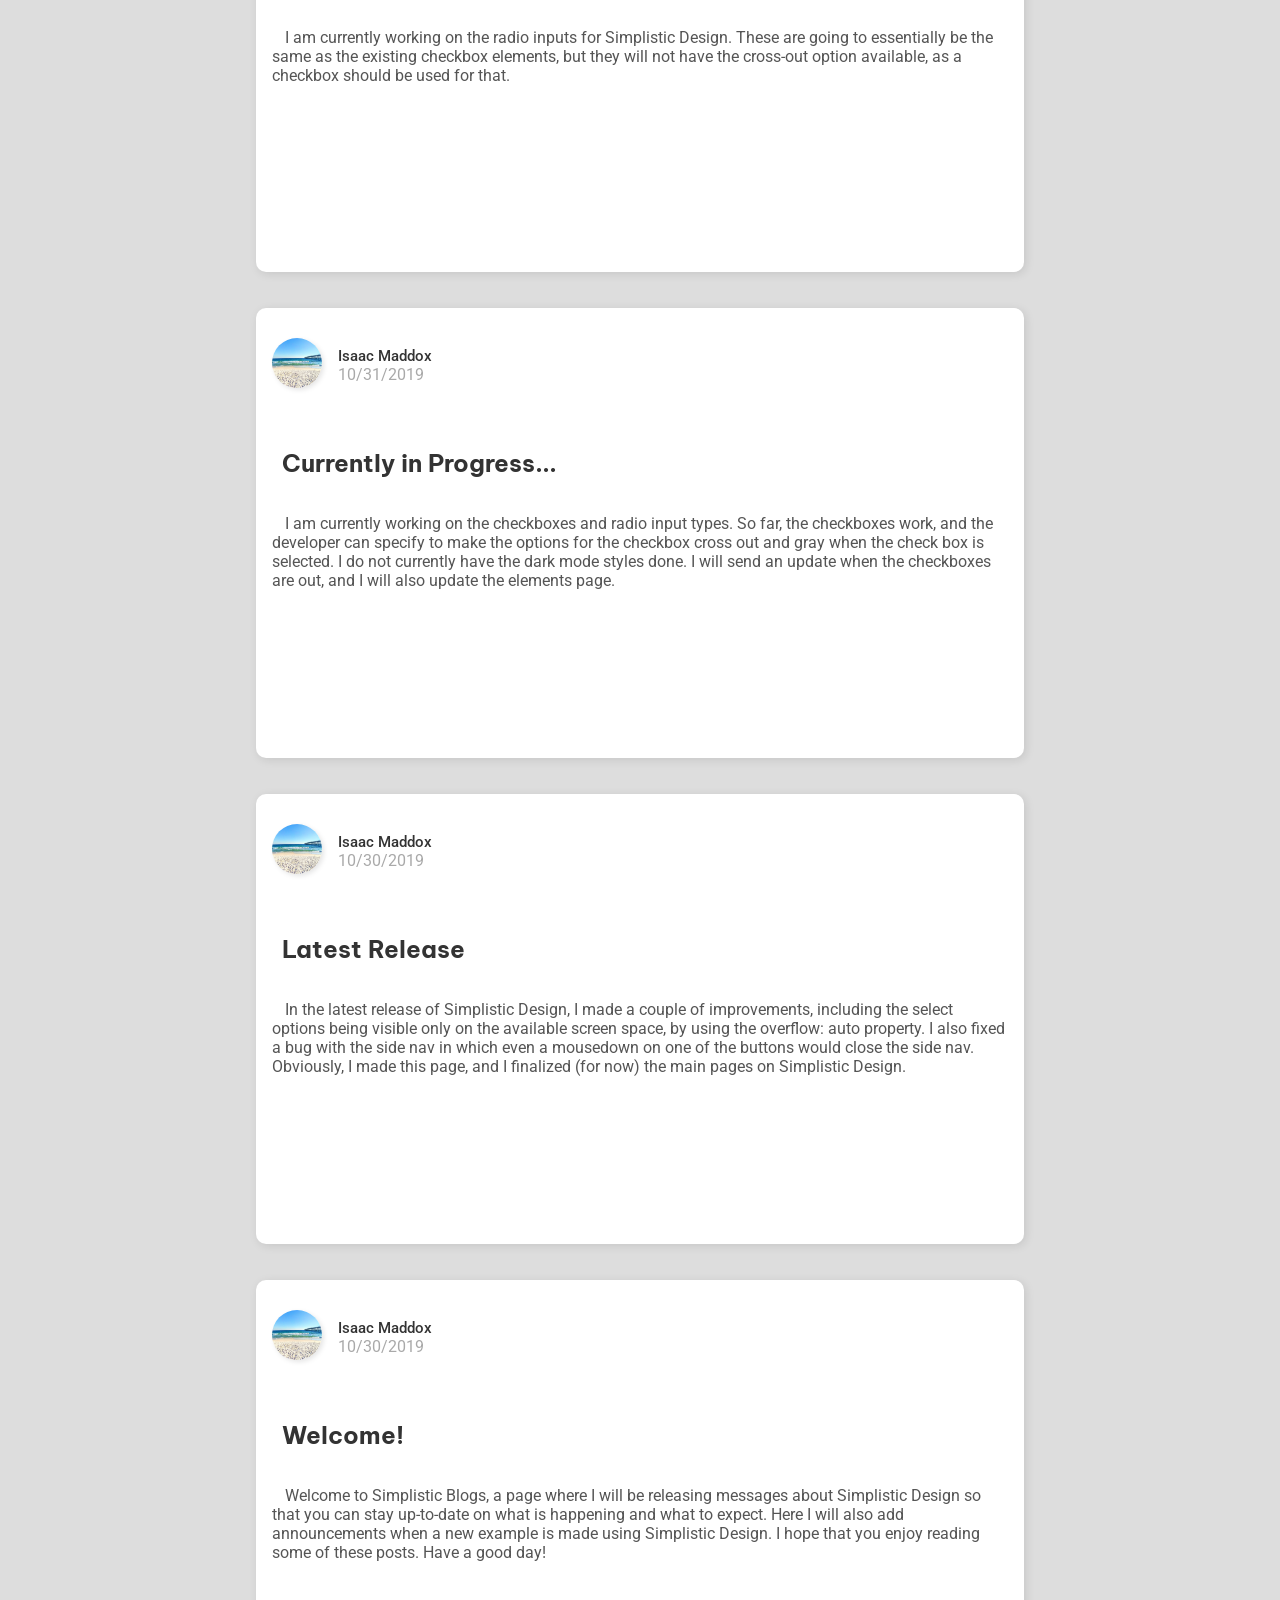
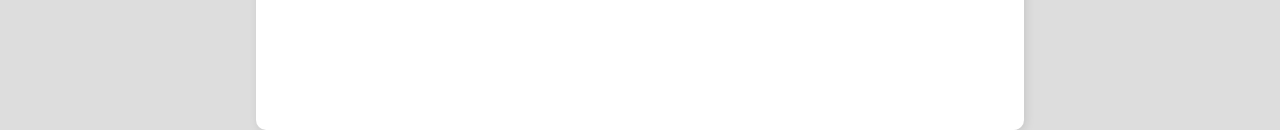
==== commit 8322c75d: "Merge branch 'master' of https://github.com/esacdevelopment/simplisticdesign" ====
--- a/blogs/index.html
+++ b/blogs/index.html
@@ -105,8 +105,24 @@
 
 <body>
     <nav class="sd-nav show-header">
-        <a class="sd-nav-co">Simplistic Blogs</a>
-        <button data-icon="home" data-url="../index.html">Home</button>
+        <a class="sd-nav-co" href="../index.html">Simplistic Blogs</a>
+        <button data-url="../index.html" data-icon="home">
+            Home
+        </button><button data-url="../download.html" data-icon="download">
+            Download
+        </button><button data-url="../about.html" data-icon="info">
+            About
+        </button><button data-url="../creator.html" data-icon="user">
+            Creator
+        </button><button data-icon="phone" data-url="../contact.html">
+            Contact
+        </button><button data-url="../examples.html" data-icon="ellipsis-h">
+            Examples
+        </button><button data-url="../faq.html" data-icon="question">
+            FAQ
+        </button><button data-url="blogs/index.html" data-icon="external-link" disabled>
+            Blogs
+        </button>
     </nav>
     <header class="sd-page-header">
         Simplistic Blogs
@@ -210,7 +226,10 @@
             var yr = d.getFullYear();
             $(".output-code").html('&lt;div class="post"&gt;&lt;div class="post-header"&gt;&lt;img src="../images/blog_profile.jpg" class="post-img" height="50" width="50" /&gt;&lt;div class="posted-by"&gt;' + poster + '&lt;/div&gt;&lt;div class="posted-at"&gt;' + month + '/' + day + '/' + yr + '&lt;/div&gt;&lt;/div&gt;&lt;h2&gt;' + title + '&lt/h2&gt;&lt;div class="post-message"&gt;' + msg + '&lt;/div&gt;&lt;/div&gt;');
         });
+        $(document).ready(function() {
+            $(".sd-nav button").addClass('sd-button-ripple');
+        });
     </script>
 </body>
 
-</html>+</html>
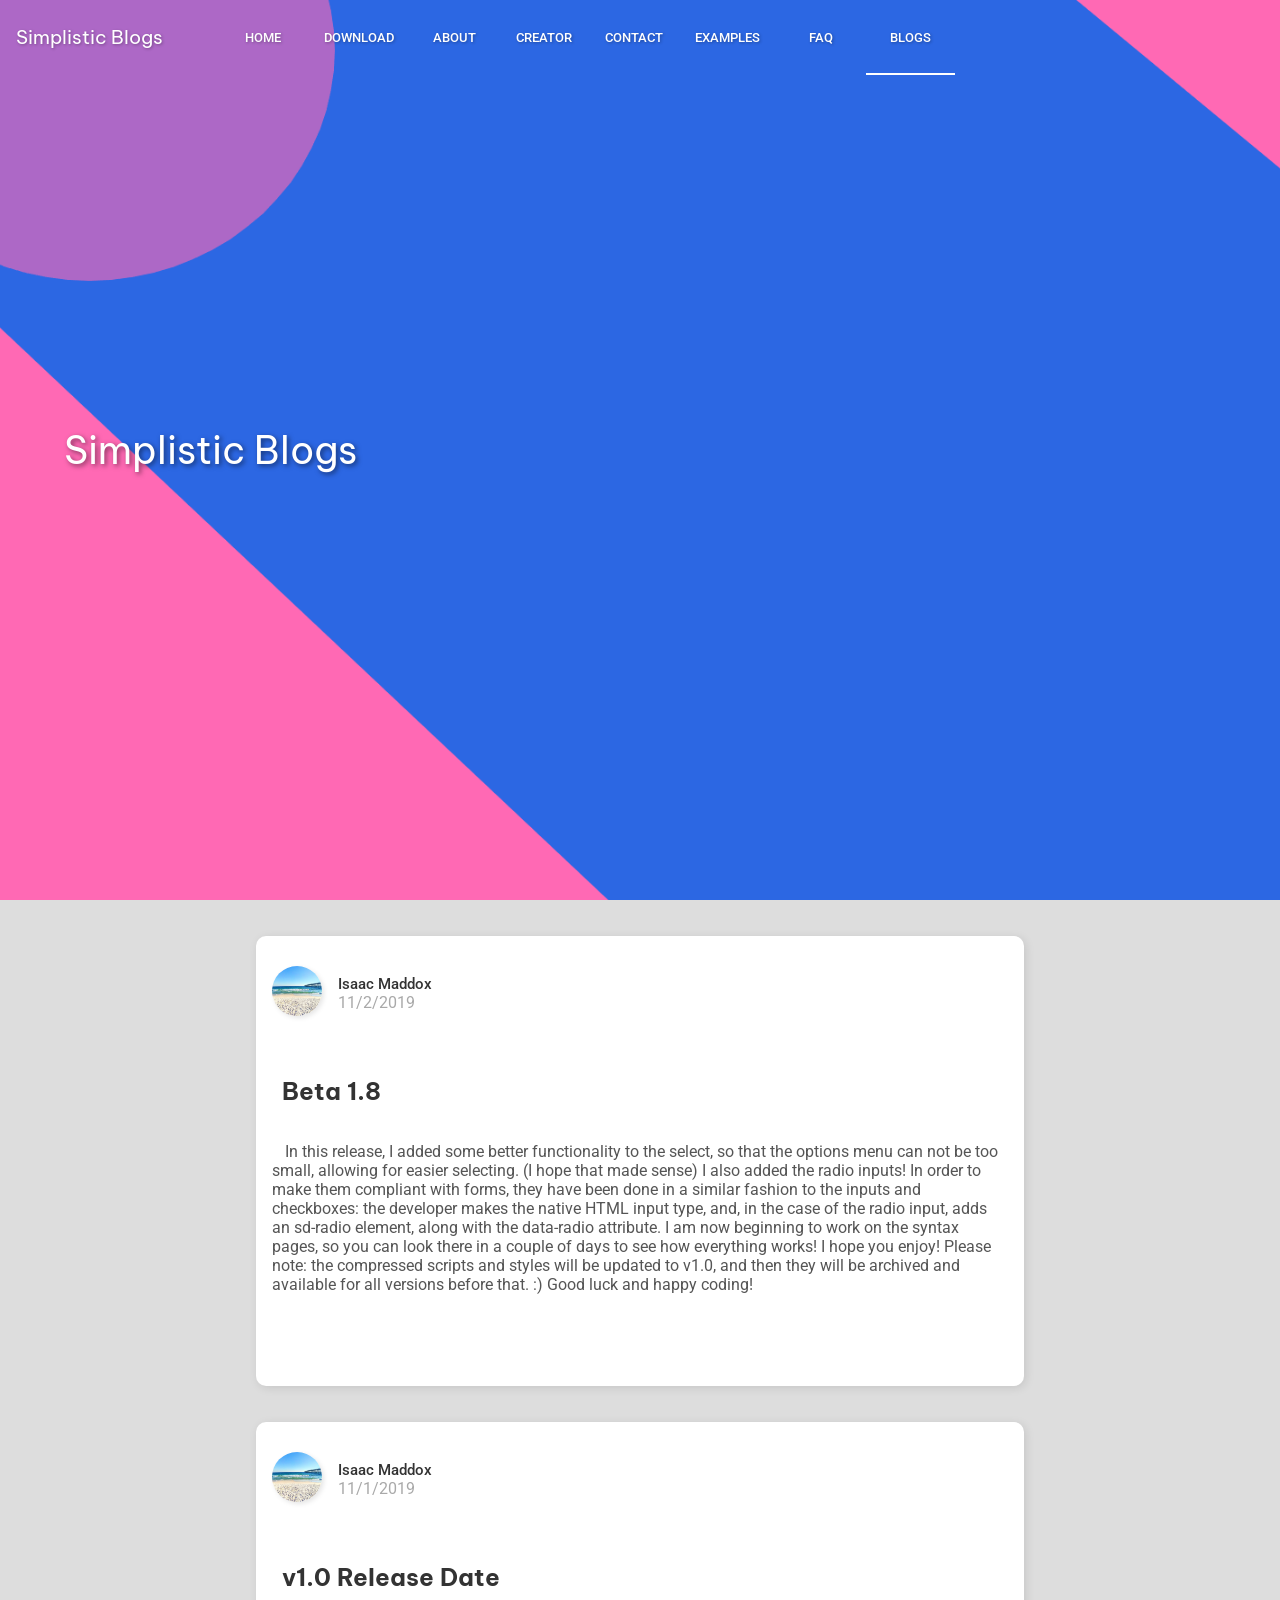
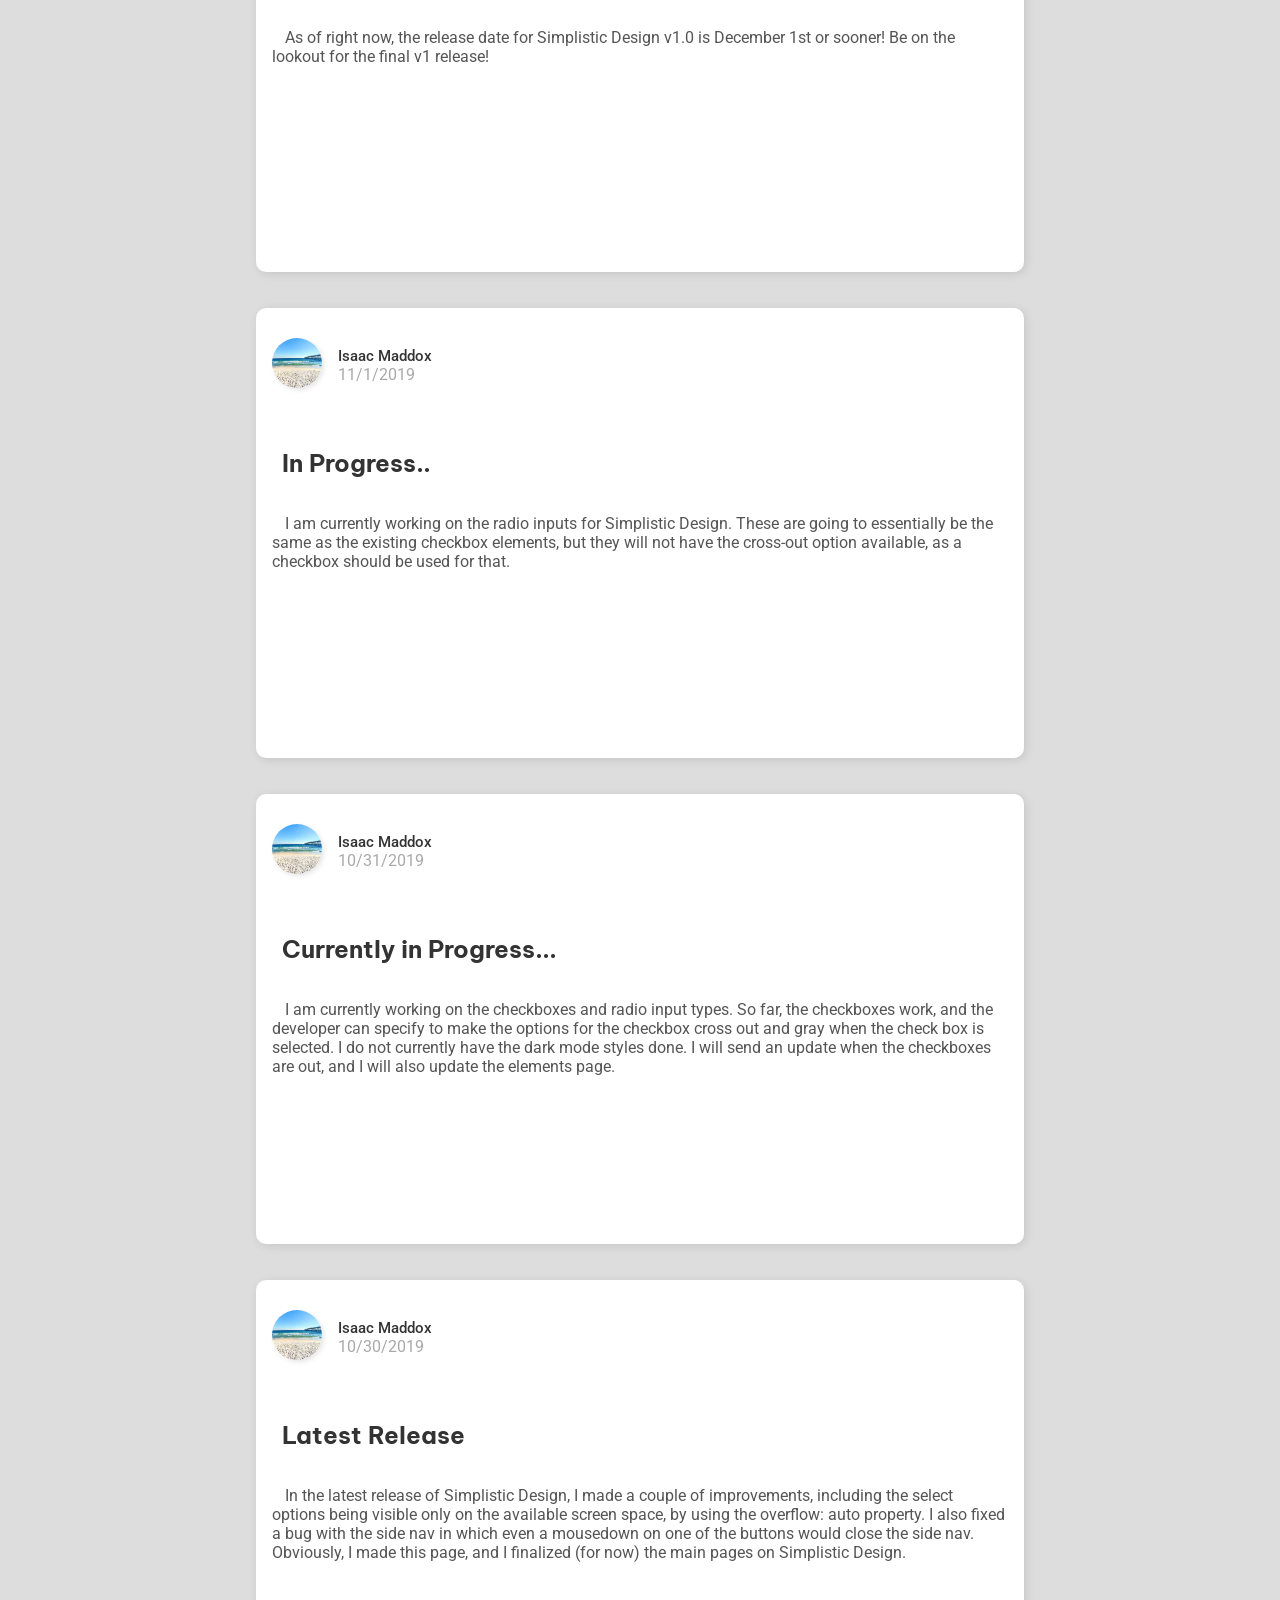
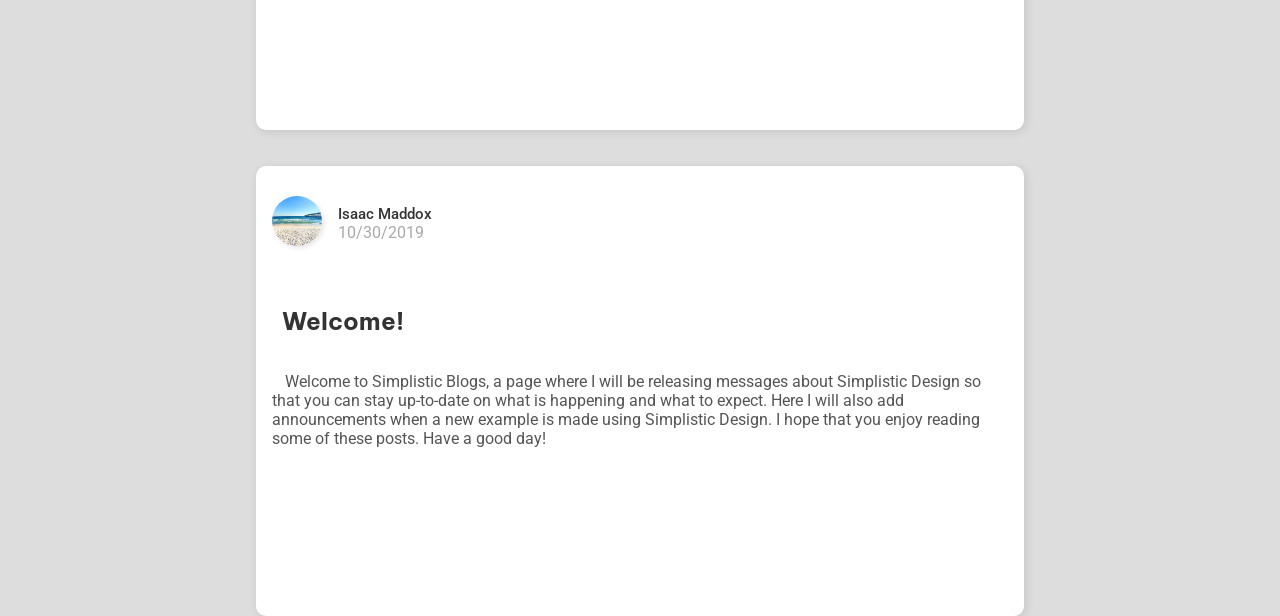
==== commit 06cbe8f9: "Beta 1.8 Read blog post for information." ====
--- a/blogs/index.html
+++ b/blogs/index.html
@@ -130,6 +130,27 @@
     <div class="post">
         <div class="post-header"><img src="../images/blog_profile.jpg" class="post-img" height="50" width="50" />
             <div class="posted-by">Isaac Maddox</div>
+            <div class="posted-at">11/2/2019</div>
+        </div>
+        <h2>Beta 1.8</h2>
+        <div class="post-message">In this release, I added some better functionality to the select, so that the options
+            menu
+            can not be too small, allowing for easier selecting. (I hope that made sense) I also added the radio inputs!
+            In
+            order to make them compliant with forms, they have been done in a similar fashion to the inputs and
+            checkboxes:
+            the developer makes the native HTML input type, and, in the case of the radio input, adds an sd-radio
+            element,
+            along with the data-radio attribute. I am now beginning to work on the syntax pages, so you can look there
+            in a
+            couple of days to see how everything works! I hope you enjoy! Please note: the compressed scripts and styles
+            will be updated to v1.0, and then they will be archived and available for all versions before that. :) Good
+            luck
+            and happy coding!</div>
+    </div>
+    <div class="post">
+        <div class="post-header"><img src="../images/blog_profile.jpg" class="post-img" height="50" width="50" />
+            <div class="posted-by">Isaac Maddox</div>
             <div class="posted-at">11/1/2019</div>
         </div>
         <h2>v1.0 Release Date</h2>
@@ -226,10 +247,10 @@
             var yr = d.getFullYear();
             $(".output-code").html('&lt;div class="post"&gt;&lt;div class="post-header"&gt;&lt;img src="../images/blog_profile.jpg" class="post-img" height="50" width="50" /&gt;&lt;div class="posted-by"&gt;' + poster + '&lt;/div&gt;&lt;div class="posted-at"&gt;' + month + '/' + day + '/' + yr + '&lt;/div&gt;&lt;/div&gt;&lt;h2&gt;' + title + '&lt/h2&gt;&lt;div class="post-message"&gt;' + msg + '&lt;/div&gt;&lt;/div&gt;');
         });
-        $(document).ready(function() {
+        $(document).ready(function () {
             $(".sd-nav button").addClass('sd-button-ripple');
         });
     </script>
 </body>
 
-</html>
+</html>
--- a/styles.css
+++ b/styles.css
@@ -439,7 +439,7 @@
 }
 .sd-side-nav a.sd-co {
     height: 8vh;
-    width: 25vw;
+    width: 100%;
     color: #333;
     text-decoration: none;
     font-family: 'Be Vietnam', serif;
@@ -561,6 +561,7 @@
     }
     .sd-side-nav {
         background: #eee!important;
+        left: -150vw;
     }
     body.sd-dark-theme .sd-side-nav div.sd-side-nav-menu {
         background: #333;
@@ -720,6 +721,9 @@
     cursor: pointer;
     transition: all 0.2s ease;
 }
+body.sd-dark-theme .sd-dialog .sd-dialog-header .sd-dialog-close {
+    color: #eee;
+}
 .sd-dialog .sd-dialog-header .sd-dialog-close:hover {
     background: rgba(0, 0, 0, 0.2);
 }
@@ -811,7 +815,7 @@
 input[type=text], input[type=password], textarea {
     background: transparent;
     border: none;
-    border-bottom: 2px solid rgba(0, 0, 0 , 0.3);
+    border-bottom: 2px solid rgba(0, 0, 0 , 0.2);
     height: 40px;
     padding-left: 16px;
     padding-right: 16px;
@@ -1000,7 +1004,7 @@
     display: inline-block;
     height: 20px;
     width: 20px;
-    border: 2px solid rgba(0, 0, 0, 0.3);
+    border: 2px solid rgba(0, 0, 0, 0.2);
     border-radius: 3px;
     cursor: pointer;
     text-align: center;
@@ -1031,4 +1035,42 @@
     color: #a9a9a9;
     text-decoration: line-through;
     transition: all 0.1s ease;
+}
+body.sd-dark-theme sd-checkbox.sd-box-checked {
+    color: #20add8;
+    border-color: #20add8;
+}
+body.sd-dark-theme sd-checkbox {
+    border: 2px solid rgba(255, 255, 255, 0.3);
+}
+/* Radio Elements */
+sd-radio {
+    height: 20px;
+    width: 20px;
+    display: inline-block;
+    vertical-align: -35%;
+    border-radius: 50%;
+    margin-right: 10px;
+    cursor: pointer;
+    transition: all 0.3s ease;
+    margin-top: 2px;
+    border: 2px solid rgba(0, 0, 0, 0.2);
+}
+sd-radio.sd-radio-selected {
+    background: #2c67e322;
+    border-color: #2c67e3;
+}
+sd-radio sd-radio-circle {
+    height: 10px;
+    width: 10px;
+    display: block;
+    background: #2c67e3;
+    border-radius: 50%;
+    margin-top: calc(10px - 10px / 2);
+    margin-left: calc(10px - 10px / 2);
+    transform: scale(0);
+    transition: all 0.1s ease;
+}
+sd-radio.sd-radio-selected sd-radio-circle {
+    transform: scale(1);
 }
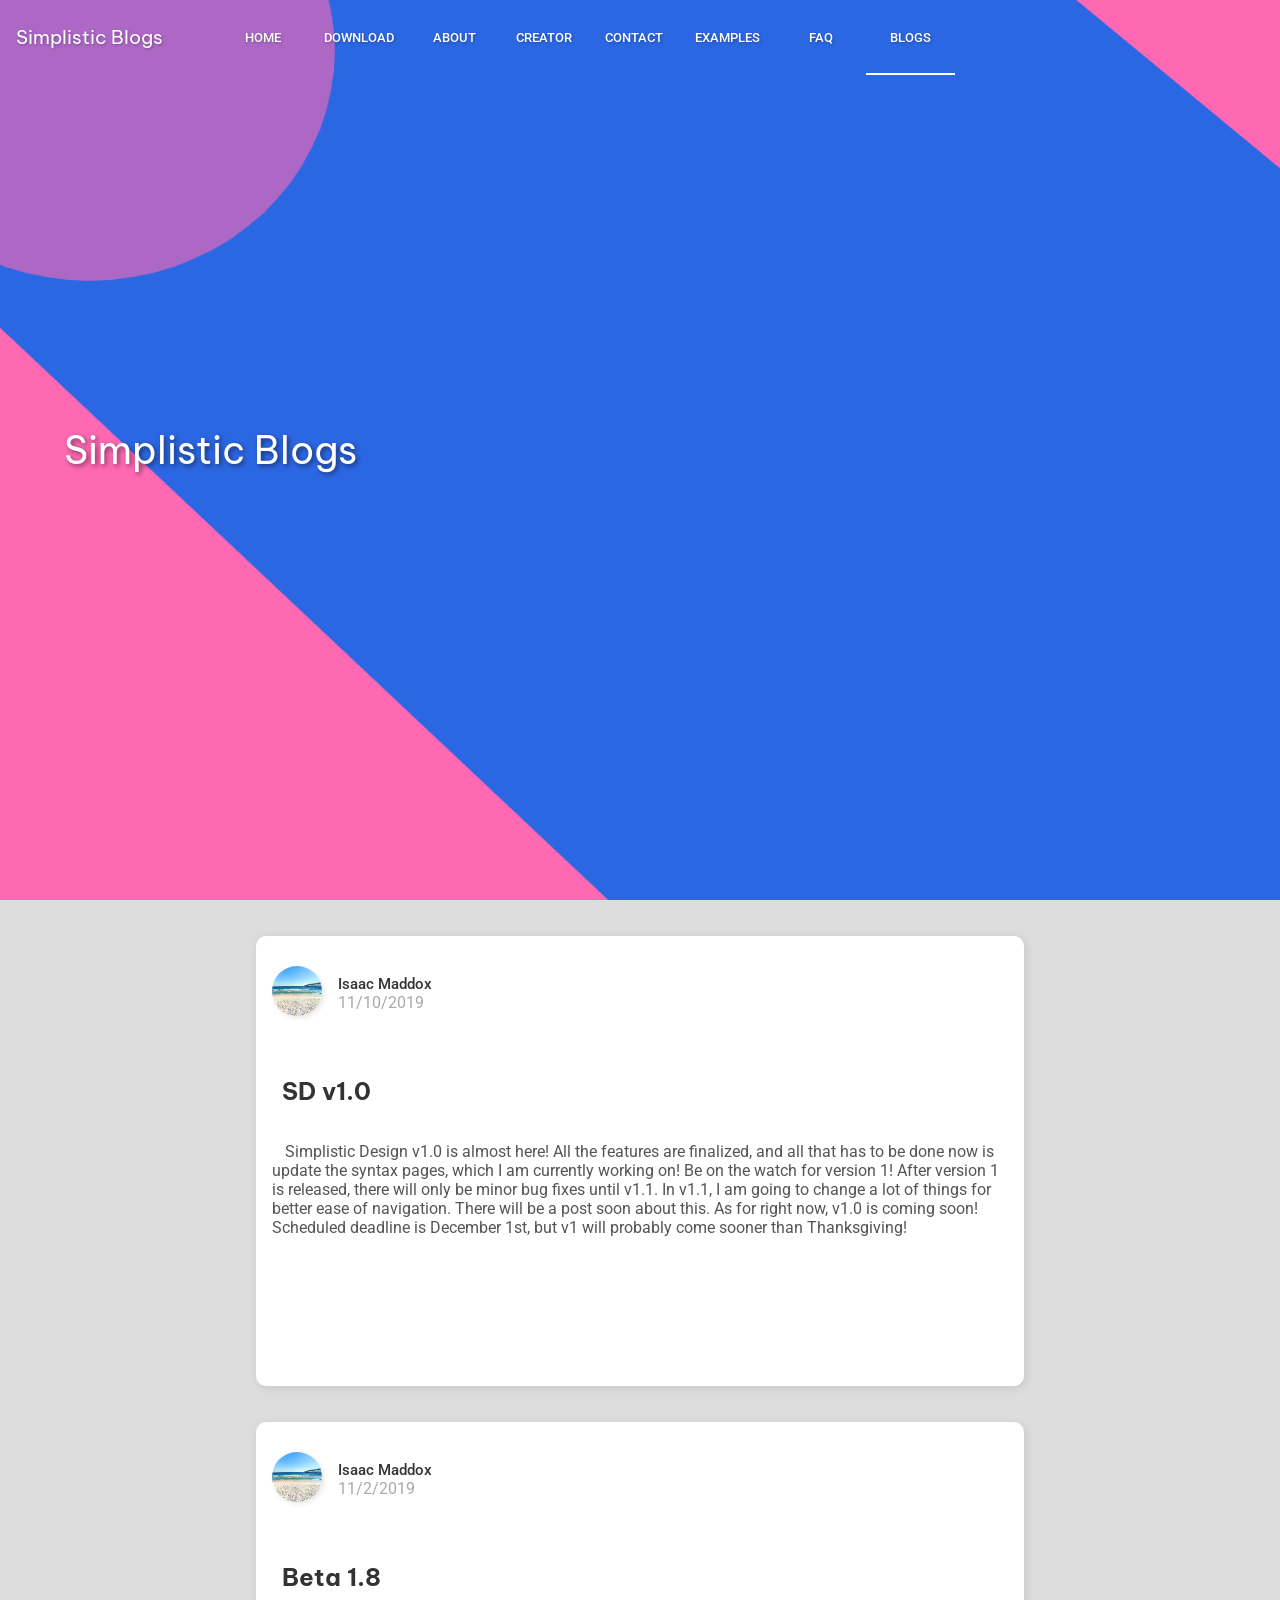
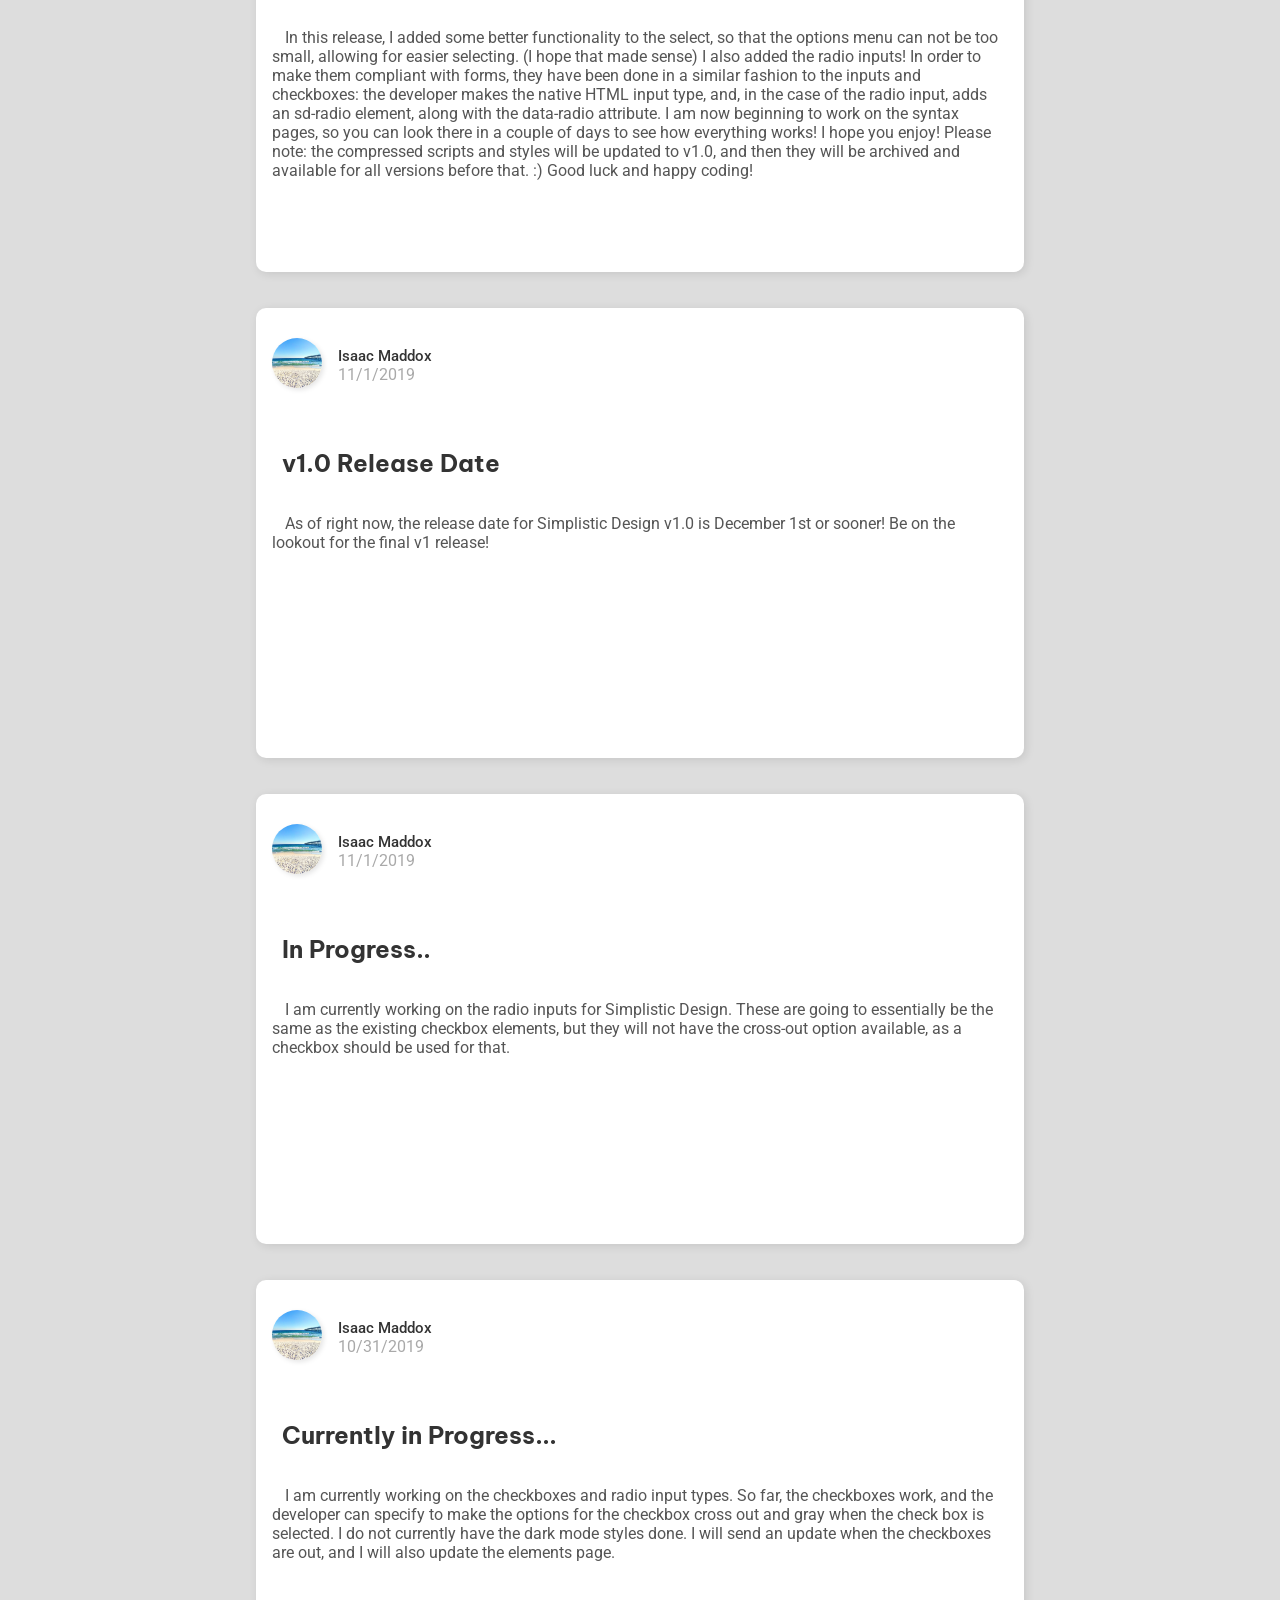
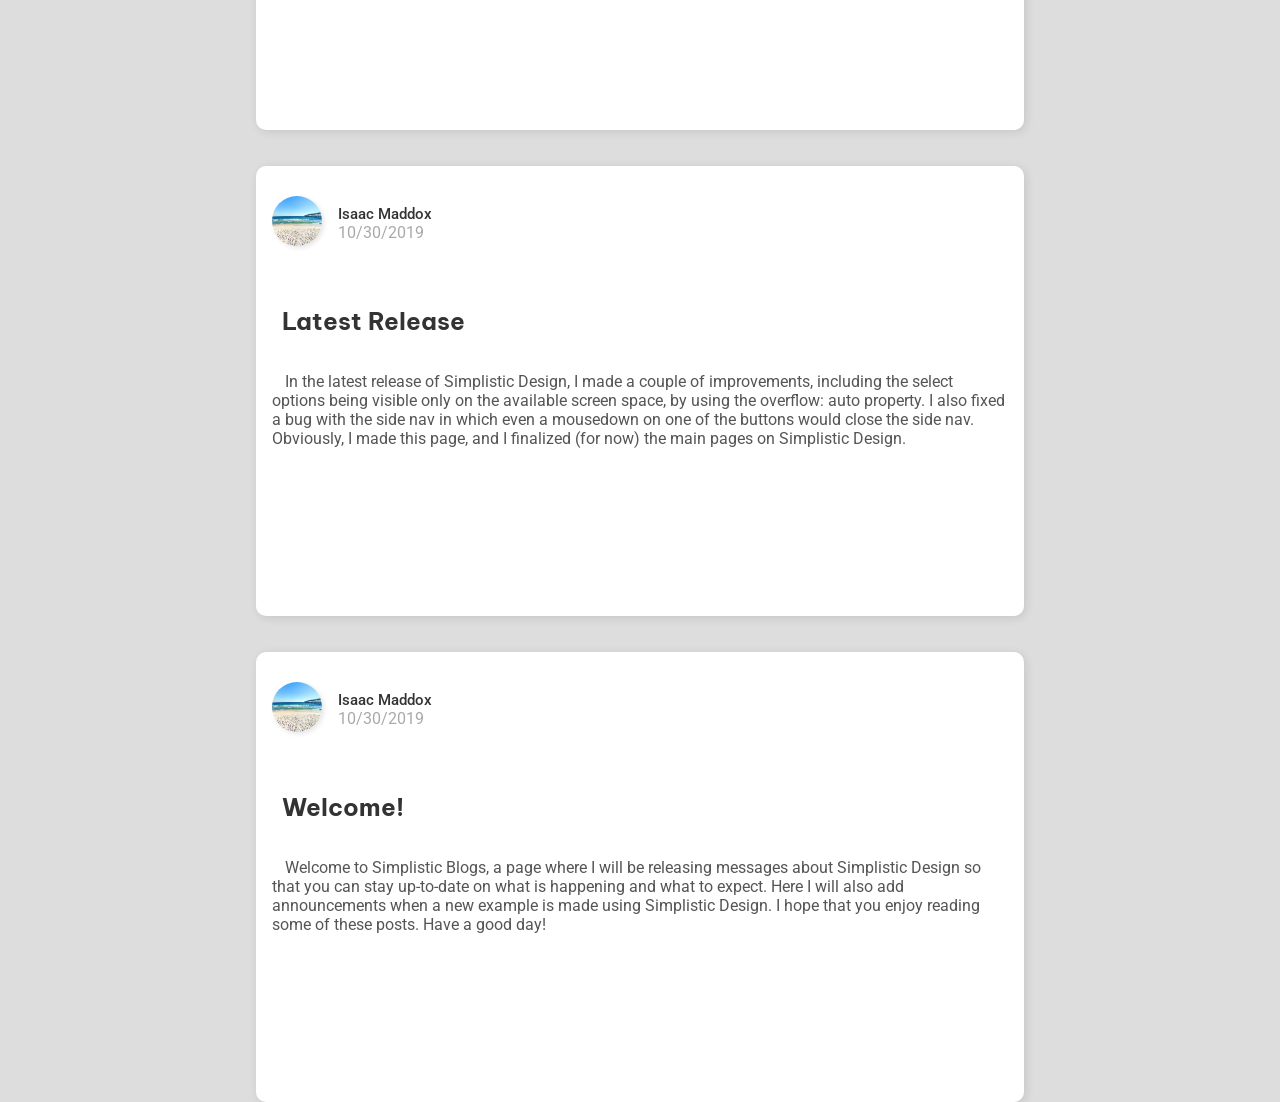
==== commit dda682cc: "v1.0 pre-release Read the blog post (esacdevelopment.github.io/simplisticdesign/blogs/) to know more" ====
--- a/blogs/index.html
+++ b/blogs/index.html
@@ -130,6 +130,20 @@
     <div class="post">
         <div class="post-header"><img src="../images/blog_profile.jpg" class="post-img" height="50" width="50" />
             <div class="posted-by">Isaac Maddox</div>
+            <div class="posted-at">11/10/2019</div>
+        </div>
+        <h2>SD v1.0</h2>
+        <div class="post-message">Simplistic Design v1.0 is almost here! All the features are finalized, and all that
+            has to
+            be done now is update the syntax pages, which I am currently working on! Be on the watch for version 1!
+            After
+            version 1 is released, there will only be minor bug fixes until v1.1. In v1.1, I am going to change a lot of
+            things for better ease of navigation. There will be a post soon about this. As for right now, v1.0 is coming
+            soon! Scheduled deadline is December 1st, but v1 will probably come sooner than Thanksgiving!</div>
+    </div>
+    <div class="post">
+        <div class="post-header"><img src="../images/blog_profile.jpg" class="post-img" height="50" width="50" />
+            <div class="posted-by">Isaac Maddox</div>
             <div class="posted-at">11/2/2019</div>
         </div>
         <h2>Beta 1.8</h2>
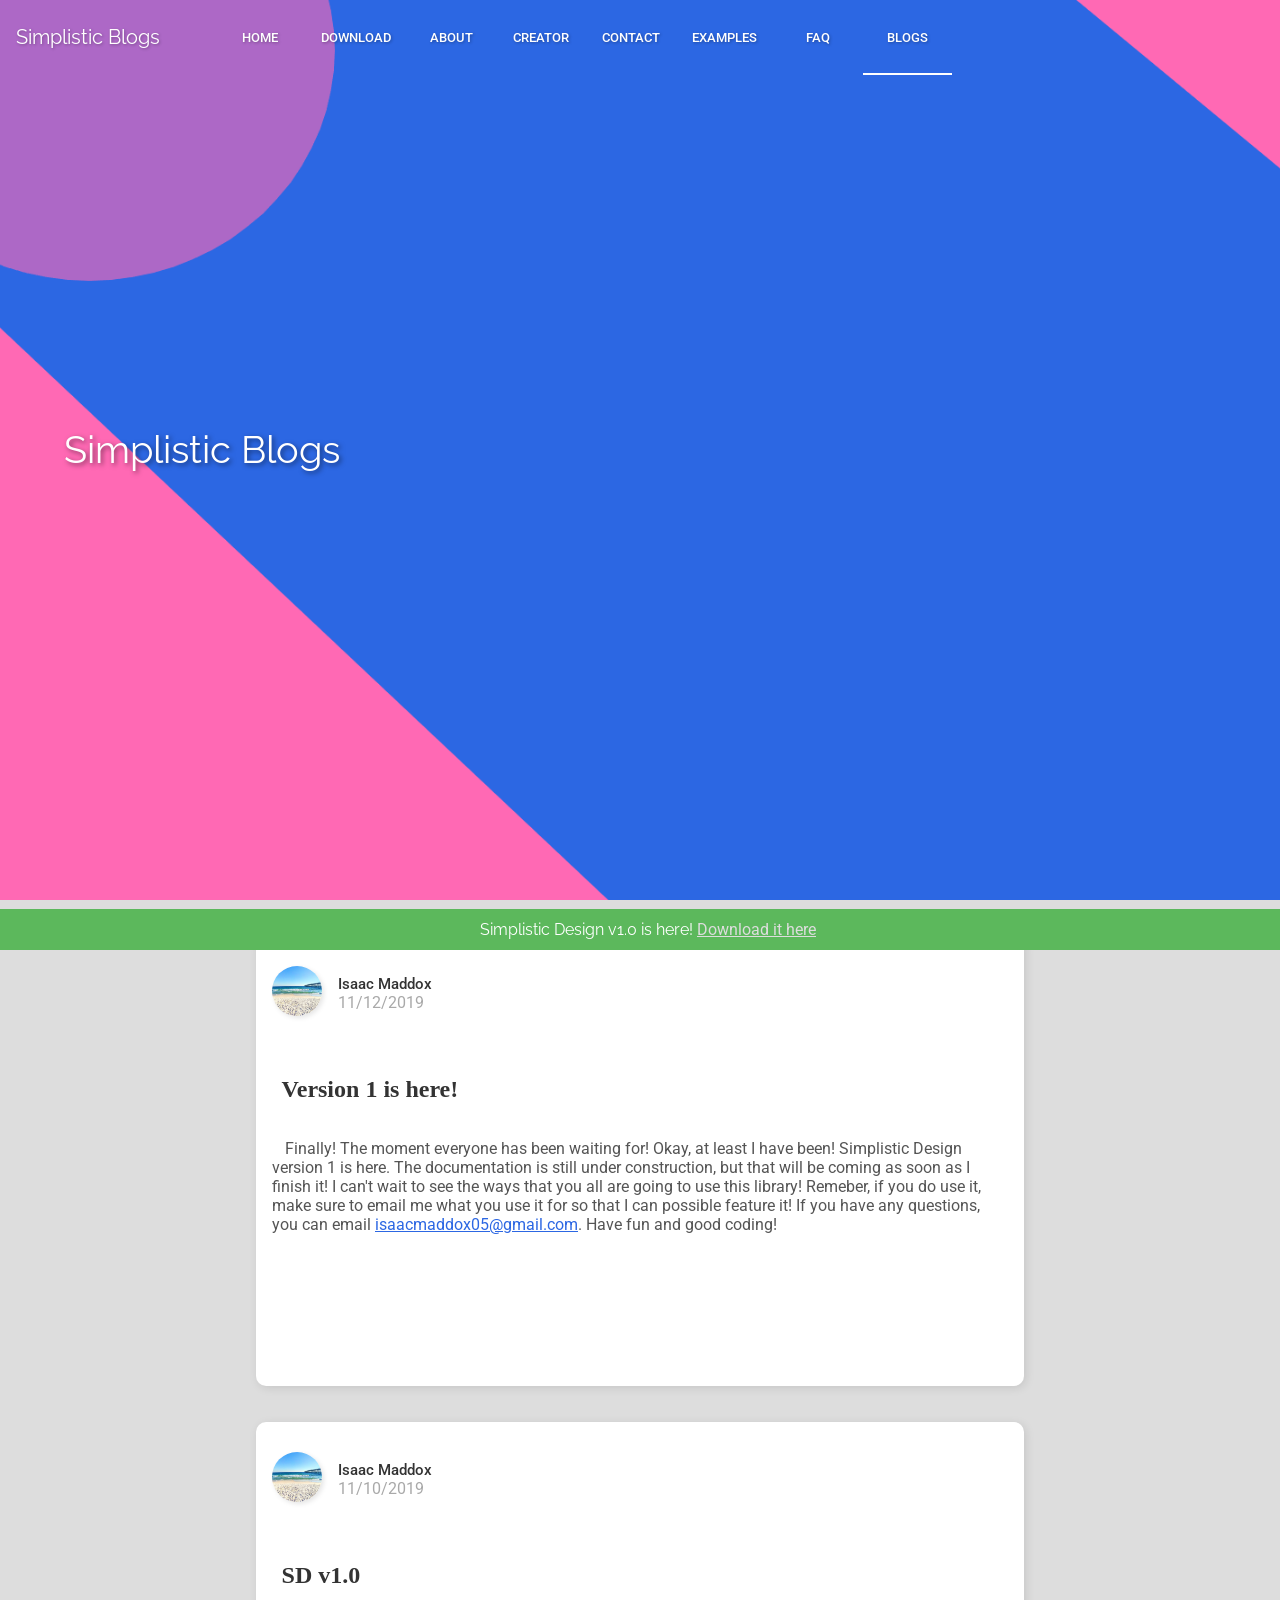
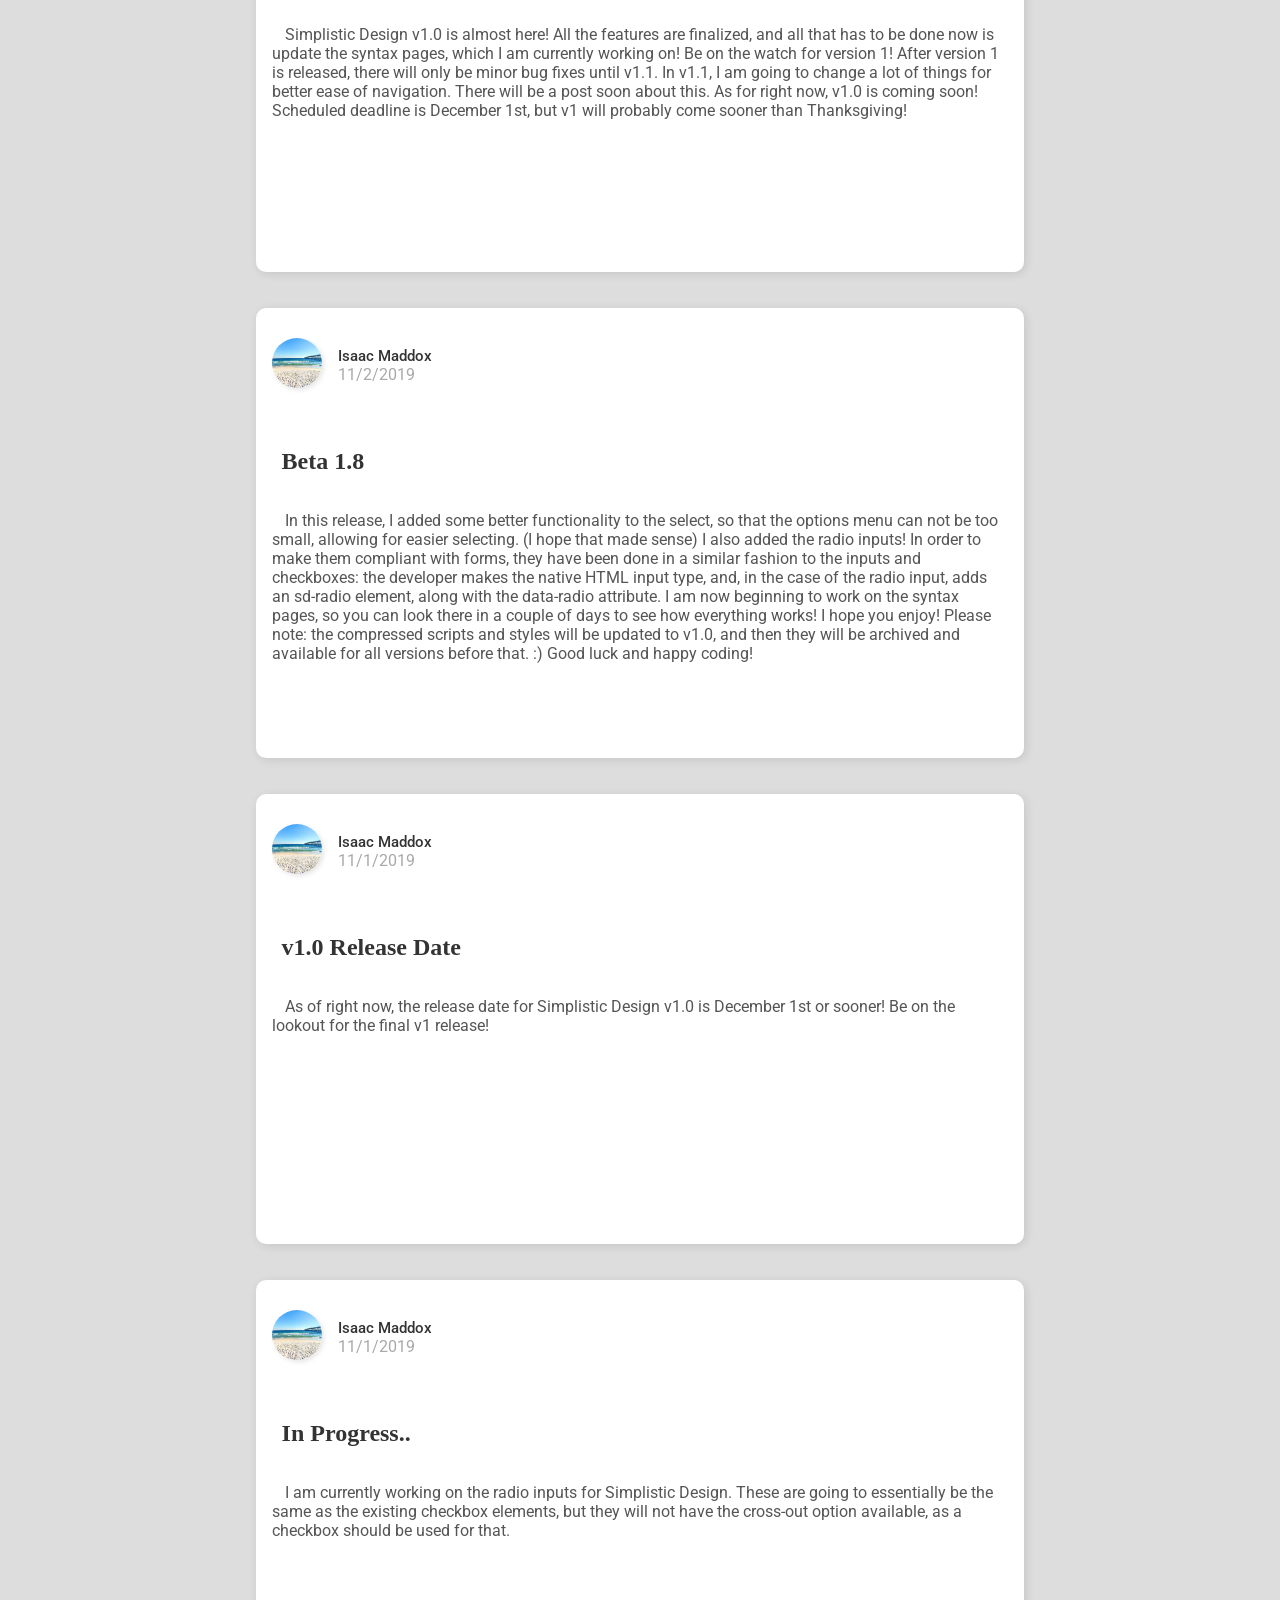
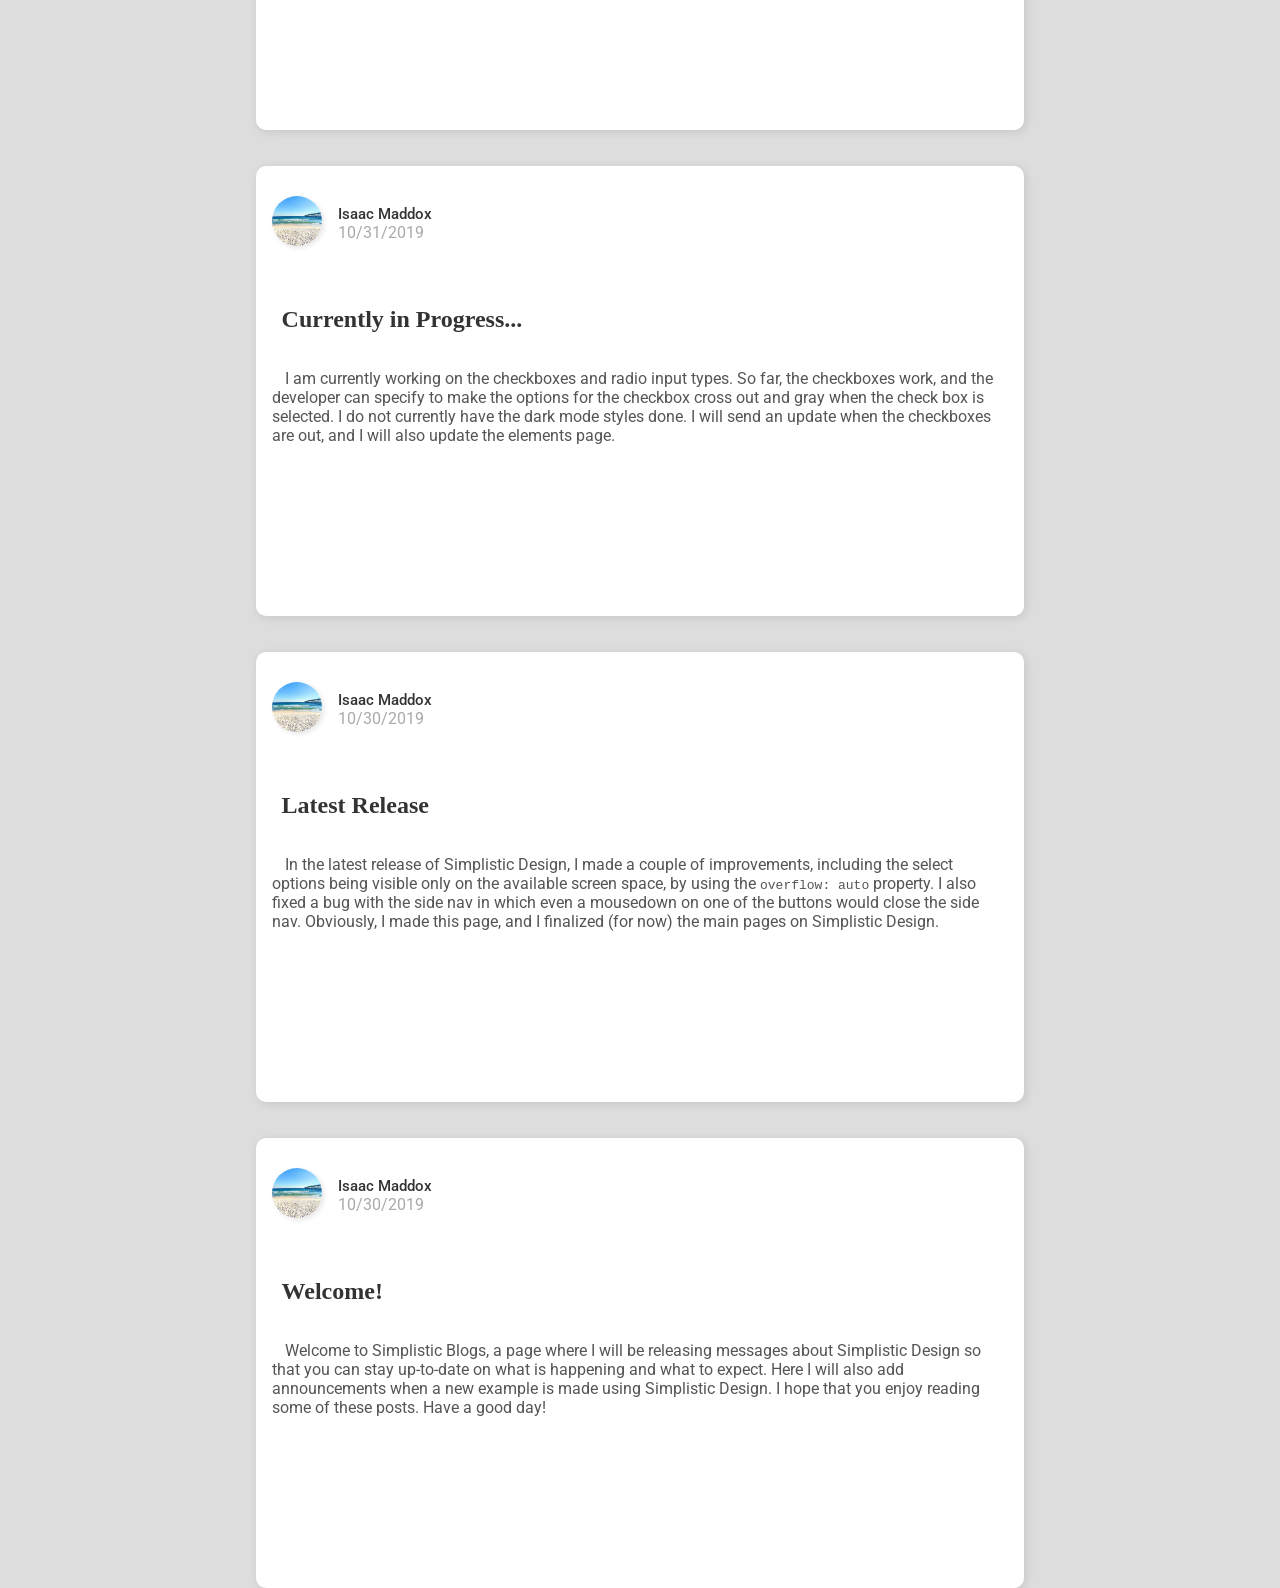
==== commit dfd37cf1: "VERSION 1.0 I have just released version 1! You can download it and check it out on the download pag" ====
--- a/blogs/index.html
+++ b/blogs/index.html
@@ -130,6 +130,19 @@
     <div class="post">
         <div class="post-header"><img src="../images/blog_profile.jpg" class="post-img" height="50" width="50" />
             <div class="posted-by">Isaac Maddox</div>
+            <div class="posted-at">11/12/2019</div>
+        </div>
+        <h2>Version 1 is here!</h2>
+        <div class="post-message">Finally! The moment everyone has been waiting for! Okay, at least I have been!
+            Simplistic Design version 1 is here. The documentation is still under construction, but that will be coming
+            as soon as I finish it! I can't wait to see the ways that you all are going to use this library! Remeber, if
+            you do use it, make sure to email me what you use it for so that I can possible feature it! If you have any
+            questions, you can email <a href="mailto:isaacmaddox05@gmail.com">isaacmaddox05@gmail.com</a>. Have fun and
+            good coding!</div>
+    </div>
+    <div class="post">
+        <div class="post-header"><img src="../images/blog_profile.jpg" class="post-img" height="50" width="50" />
+            <div class="posted-by">Isaac Maddox</div>
             <div class="posted-at">11/10/2019</div>
         </div>
         <h2>SD v1.0</h2>
@@ -264,6 +277,10 @@
         $(document).ready(function () {
             $(".sd-nav button").addClass('sd-button-ripple');
         });
+
+        $(document).ready(function () {
+            $("body").append('<div class="sd-message">Simplistic Design v1.0 is here! <a href="../download.html">Download it here</a>').css('margin-bottom', '25px');
+        });
     </script>
 </body>
 
--- a/styles.css
+++ b/styles.css
@@ -1,1076 +1,1169 @@
 /* Styles for the entire page, also includes "*" selectors and @imports */
 @import url('https://fonts.googleapis.com/css?family=Roboto:300,400,500,600');
-@import url('https://fonts.googleapis.com/css?family=Be+Vietnam:300,400,500,600&display=swap');
-
+@import url('https://fonts.googleapis.com/css?family=Raleway:300,400,500,600&display=swap');
+::selection {
+  background: #2c67e333;
+}
+body.sd-dark-theme ::selection {
+  background: #20add844;
+  color: #fff;
+}
 /* Align text styles */
 .sd-align-right {
-    float: right;
-}
-
-body, html {
-    height: 100%;
-    width: 100%;
-    margin: 0;
-}
-body.sd-dark {
-    background: #333;
+  float: right;
+}
+body,
+html {
+  height: 100%;
+  width: 100%;
+  margin: 0;
+}
+body.sd-dark-theme {
+  background: #333;
 }
 a {
-    color: #2c67e3;
-}
-*:not(code), *:not(code *) {
-    font-family: 'Roboto', sans-serif;
+  color: #2c67e3;
+}
+*:not(code) {
+  font-family: 'Roboto', sans-serif;
 }
 * {
-    -webkit-tap-highlight-color: transparent;
+  -webkit-tap-highlight-color: transparent;
 }
 *::-webkit-scrollbar {
-    background: #fff;
-    width: 5px;
-    border-radius: 5px;
+  background: #fff;
+  width: 5px;
+  border-radius: 5px;
 }
 *::-webkit-scrollbar-thumb {
-    background: rgba(0, 0, 0, 0.4);
-    border-radius: 5px;
+  background: rgba(0, 0, 0, 0.4);
+  border-radius: 5px;
 }
 body.sd-dark-theme *::-webkit-scrollbar {
-    background: rgba(255, 255, 255, 0.5);
+  background: rgba(255, 255, 255, 0.5);
 }
 body.sd-dark-theme *::-webkit-scrollbar-thumb {
-    background: rgba(255, 255, 255, 0.7);
-    border-radius: 5px;
+  background: rgba(255, 255, 255, 0.7);
+  border-radius: 5px;
 }
 /* Begin Navigation Bar Styles */
-
 .sd-nav {
-    height: 75px;
-    max-height: 75px;
-    background: #fff;
-    display: block;
-    z-index: 10000;
-    width: 100vw;
-    position: fixed;
-    width: calc(100% - 32px);
-    padding-left: 16px;
-    padding-right: 16px;
-    box-shadow: 0px 3px 5px rgba(0, 0, 0, 0.25);
-    transition: all 0.2s ease;
+  height: 75px;
+  max-height: 75px;
+  background: #fff;
+  display: block;
+  z-index: 10000;
+  width: 100vw!important;
+  position: fixed;
+  width: calc(68%);
+  padding-left: 16px;
+  padding-right: 16px;
+  box-shadow: 0px 3px 5px rgba(0, 0, 0, 0.25);
+  transition: all 0.2s ease;
 }
 .sd-nav .sd-nav-co img {
-    height: 100%;
-    width: 150px;
+  height: 100%;
+  width: 150px;
 }
 .sd-nav a.sd-nav-co {
-    font-family: 'Be Vietnam', serif;
-    font-size: 1.5vw;
-    color: #333;
-    text-decoration: none;
-    line-height: 75px;
-    margin-right: 4vw;
-    vertical-align: top;
-    transition: all 0.2s ease;
+  font-family: 'Raleway', serif;
+  font-size: 20px;
+  color: #333;
+  text-decoration: none;
+  line-height: 75px;
+  margin-right: 4vw;
+  vertical-align: top;
+  transition: all 0.2s ease;
 }
 .sd-nav button:not(.sd-show-side-nav) {
-    height: 100%;
-    background: transparent;
-    color: #555;
-    border: none;
-    min-width: 7vw;
-    font-family: 'Roboto', sans-serif;
-    text-transform: uppercase;
-    font-weight: 500;
-    outline: none;
-    cursor: pointer;
-    transition: all 0.2s ease;
-    padding-right: 16px;
-    padding-left: 16px;
-    overflow: hidden;
-    position: relative;
+  height: 100%;
+  background: transparent;
+  color: #555;
+  border: none;
+  min-width: 7vw;
+  font-family: 'Roboto', sans-serif;
+  text-transform: uppercase;
+  font-weight: 500;
+  outline: none;
+  cursor: pointer;
+  transition: all 0.2s ease;
+  padding-right: 16px;
+  padding-left: 16px;
+  overflow: hidden;
+  position: relative;
 }
 .sd-nav button:hover {
-    background: rgba(0, 0, 0, 0.05);
+  background: rgba(0, 0, 0, 0.05);
 }
 .sd-nav button:active {
-    background: rgba(0, 0, 0, 0.1);
+  background: rgba(0, 0, 0, 0.1);
 }
 .sd-nav button.sd-show-options {
-    height: 100%;
-    width: 30%;
-    border: none;
-    outline: none;
-    opacity: 1;
-    float: right;
-    font-family: 'Roboto', sans-serif;
-    display: none;
-    background: transparent;
-    padding: none;
+  height: 100%;
+  width: 30%;
+  border: none;
+  outline: none;
+  opacity: 1;
+  float: right;
+  font-family: 'Roboto', sans-serif;
+  display: none;
+  background: transparent;
+  padding: 0px;
 }
 .sd-nav button.sd-show-options i {
-    transition: all 0.2s ease;
+  transition: all 0.2s ease;
 }
 /* Customize navbar for mobile or small devices */
 @media screen and (max-width: 720px) {
-    .sd-nav {
-        overflow: hidden;
-        width: 100%;
-        padding: 0px;
-    }
-    .sd-nav a.sd-nav-co {
-        width: 60%;
-        padding: none;
-        display: inline-block;
-        font-size: 5vw;
-        text-align: center;
-        background: transparent;
-    }
-    .sd-nav button.sd-show-options {
-        display: inline-block;
-    }
-    .sd-page-header {
-        font-size: 7vw!important;
-    }
-    .wrapper[hasAside] aside {
-        float: auto;
-        width: auto!important;
-    }
-    .wrapper[hasAside=true] article {
-        width: auto!important;
-    }
-    .sd-show-side-nav {
-        display: none!important;
-    }
+  .sd-nav {
+    overflow: hidden;
+    width: 100%;
+    padding: 0px;
+  }
+  .sd-nav a.sd-nav-co {
+    width: 60%;
+    padding: 0px;
+    display: inline-block;
+    font-size: 5vw;
+    text-align: center;
+    background: transparent;
+  }
+  .sd-nav button.sd-show-options {
+    display: inline-block;
+  }
+  .sd-page-header {
+    font-size: 7vw!important;
+  }
+  .wrapper[data-hasaside] aside {
+    width: auto!important;
+  }
+  .wrapper[data-hasaside=true] article {
+    width: auto!important;
+  }
+  .sd-show-side-nav {
+    display: none!important;
+  }
 }
 /* Search Bar */
-
 .sd-nav span.sd-search-wrapper {
-    height: 100%;
-    float: right;
-    line-height: 10vh;
+  height: 100%;
+  float: right;
+  line-height: 10vh;
 }
 .sd-nav span.sd-search-wrapper input.sd-nav-search {
-    height: 5vh;
-    width: 4vw;
-    padding-left: 16px;
-    /* text-shadow: none; */
-    padding-right: 16px;
-    color: #333;
-    border: none;
-    outline: none;
-    border-radius: 10px;
-    font-family: 'Roboto', sans-serif;
-    transition: all 0.2s ease;
-    border: 1px solid rgba(0, 0, 0, 0.1);
-    background: rgba(255, 255, 255, 0.4);
+  height: 5vh;
+  width: 4vw;
+  padding-left: 16px;
+  padding-right: 16px;
+  color: #333;
+  border: none;
+  outline: none;
+  border-radius: 10px;
+  font-family: 'Roboto', sans-serif;
+  transition: all 0.2s ease;
+  border: 1px solid rgba(0, 0, 0, 0.1);
+  background: rgba(255, 255, 255, 0.4);
 }
 .sd-nav span.sd-search-wrapper input.sd-nav-search:focus {
-    border: 1px solid #20add844;
-    width: 15vw;
+  border: 1px solid #20add844;
+  width: 15vw;
 }
 .sd-nav.transparent span.sd-search-wrapper input.sd-nav-search {
-    background: rgba(255, 255, 255, 0.4);
-    color: #fff;
-    border: none;
+  background: rgba(255, 255, 255, 0.4);
+  color: #fff;
+  border: none;
 }
 .sd-nav.transparent span.sd-search-wrapper input.sd-nav-search::-webkit-input-placeholder {
-    color: rgba(255, 255, 255, 0.8);
-
+  color: rgba(255, 255, 255, 0.8);
 }
 .sd-nav.transparent span.sd-search-wrapper input.sd-nav-search:focus {
-    box-shadow: none;
-    border: none;
-    width: 15vw;
+  box-shadow: none;
+  border: none;
+  width: 15vw;
 }
 .sd-nav span.sd-search-wrapper[hasButton=true] input.sd-nav-search {
-    border-top-right-radius: 0px;
-    border-bottom-right-radius: 0px;
+  border-top-right-radius: 0px;
+  border-bottom-right-radius: 0px;
 }
 .sd-nav span.sd-search-wrapper button.sd-nav-search-button {
-    height: calc(5vh + 4px);
-    background: rgba(255, 255, 255, 0.4);
-    min-width: 1vw!important;
-    width: 2vw;
-    border-top-right-radius: 10px;
-    border-bottom-right-radius: 10px;
-    padding-right: 4px;
-    padding-left: 4px;
-    border: 1px solid rgba(0, 0, 0, 0.1);
-    border-left: none;
+  height: calc(9vh);
+  background: rgba(255, 255, 255, 0.4);
+  min-width: 1vw!important;
+  width: 2vw;
+  border-top-right-radius: 10px;
+  border-bottom-right-radius: 10px;
+  padding-right: 4px;
+  padding-left: 4px;
+  border: 1px solid rgba(0, 0, 0, 0.1);
+  border-left: none;
 }
 .sd-nav.transparent span.sd-search-wrapper button.sd-nav-search-button {
-    border: none;
-    height: calc(5vh + 2px);
+  border: none;
+  height: calc(7vh);
 }
 .sd-nav span.sd-search-wrapper button.sd-nav-search-button:hover {
-    background: rgba(255, 255, 255, 0.5);
+  background: rgba(255, 255, 255, 0.5);
 }
 /* Dark NavBar Styles */
 /* Search */
 body.sd-dark-theme .sd-nav:not(.transparent) span.sd-search-wrapper input.sd-nav-search {
-    color: #fff;
+  color: #fff;
 }
 body.sd-dark-theme .sd-nav:not(.transparent) span.sd-search-wrapper input.sd-nav-search::-webkit-input-placeholder {
-    color: #ddd;
+  color: #ddd;
 }
 body.sd-dark-theme .sd-nav {
-    background: #333;
-    color: #fff;
+  background: #333;
+  color: #fff;
 }
 body.sd-dark-theme .sd-nav a.sd-nav-co {
-    color: #fff;
+  color: #fff;
 }
 body.sd-dark-theme .sd-nav button {
-    color: #ddd;
-}
-body.sd-dark-theme .sd-nav button:hover, .sd-nav.transparent button:hover {
-    background: rgba(255, 255, 255, 0.05);
-}
-body.sd-dark-theme .sd-nav button:active, .sd-nav.transparent button:active {
-    background: rgba(255, 255, 255, 0.1);
+  color: #ddd;
+}
+body.sd-dark-theme .sd-nav button:hover,
+.sd-nav.transparent button:hover {
+  background: rgba(255, 255, 255, 0.05);
+}
+body.sd-dark-theme .sd-nav button:active,
+.sd-nav.transparent button:active {
+  background: rgba(255, 255, 255, 0.1);
 }
 .sd-nav.transparent {
-    background: transparent!important;
-    box-shadow: none;
+  background: transparent!important;
+  box-shadow: none;
 }
 .sd-nav.transparent a.sd-nav-co {
-    color: #fff;
+  color: #fff;
 }
 .sd-nav.transparent button {
-    color: #fefefe;
+  color: #fefefe;
 }
 .sd-nav.transparent * {
-    text-shadow: 1px 1px 3px rgba(0, 0, 0, 0.3);
+  text-shadow: 1px 1px 3px rgba(0, 0, 0, 0.3);
 }
 .sd-nav button:disabled {
-    box-shadow: inset 0px -2px 0px #555;
-}
-body.sd-dark-theme .sd-nav button:disabled, .sd-nav.transparent button:disabled {
-    box-shadow: inset 0px -2px 0px #fff;
+  box-shadow: inset 0px -2px 0px #555;
+}
+body.sd-dark-theme .sd-nav button:disabled,
+.sd-nav.transparent button:disabled {
+  box-shadow: inset 0px -2px 0px #fff;
 }
 /* Header (page and section) */
 .sd-page-header {
-    height: 100vh;
-    padding-left: 5vw;
-    color: #fff;
-    text-shadow: 2px 2px 5px rgba(0, 0, 0, 0.5);
-    line-height: 100vh;
-    font-size: 3vw;
-    background: #2c67e3;
-    transition: all 0.0s linear;
-    -webkit-user-select: none;
-    background-size: cover;
-    font-family: 'Be Vietnam', sans-serif;
+  height: 100vh;
+  padding-left: 5vw;
+  color: #fff;
+  text-shadow: 2px 2px 5px rgba(0, 0, 0, 0.5);
+  line-height: 100vh;
+  font-size: 3vw;
+  background: #2c67e3;
+  transition: all 0.05s ease-out;
+  -webkit-user-select: none;
+  background-size: cover;
+  background-repeat: no-repeat!important;
+  font-family: 'Raleway', sans-serif;
 }
 div.sd-section-header {
-    height: 20vh;
-    width: 100%;
-    background-attachment: fixed;
-    background-size: cover;
-    background: #2c67e3;
-    color: #fff;
-    text-shadow: 2px 2px 5px rgba(0, 0, 0, 0.3);
-    line-height: 20vh;
-    font-family: 'Be Vietnam', sans-serif;
-    padding-left: 3vw;
-    font-size: 2vw;
-    -webkit-user-select: none;
+  height: 20vh;
+  width: auto;
+  /* background-size: cover; */
+  background: #2c67e3;
+  color: #fff;
+  text-shadow: 2px 2px 5px rgba(0, 0, 0, 0.3);
+  line-height: 20vh;
+  font-family: 'Raleway', sans-serif;
+  padding-left: 3vw;
+  font-size: 2em;
+  -webkit-user-select: none;
 }
 /* Article and Aside elements */
 /* Light Styles (Default) */
 .wrapper {
-    background: #fff;
-    padding: 16px;
-    overflow: auto;
+  background: #fff;
+  padding: 16px;
+  overflow: auto;
 }
 .wrapper article {
-    color: #555;
-    font-family: 'Roboto', sans-serif;
-}
-.wrapper[hasAside=true] article {
-    width: 75%;
-    float: left;
-    color: #555;
-}
-.wrapper[hasAside=true] aside {
-    width: 20%;
-    color: #555;
-    float: right;
-    font-family: 'Roboto', sans-serif;
+  color: #555;
+  font-family: 'Roboto', sans-serif;
+}
+.wrapper[data-hasaside=true] article {
+  width: 75%;
+  float: left;
+  color: #555;
+}
+.wrapper[data-hasaside=true] aside {
+  width: 20%;
+  color: #555;
+  float: right;
+  font-family: 'Roboto', sans-serif;
 }
 .wrapper aside a {
-    word-wrap: break-word;
-}
-.wrapper article h1, .wrapper article h2, .wrapper article h3, .wrapper article h4, .wrapper article h5, .wrapper article h6  {
-    color: #333;
-    font-family: "Be Vietnam", serif;
-    padding-right: 16px;
-    width: fit-content;
-    padding-left: 8px;
+  word-wrap: break-word;
+}
+.wrapper article h1,
+.wrapper article h2,
+.wrapper article h3,
+.wrapper article h4,
+.wrapper article h5,
+.wrapper article h6 {
+  color: #333;
+  font-family: "Raleway", serif;
+  padding-right: 16px;
+  width: fit-content;
+  padding-left: 8px;
 }
 .wrapper aside h3 {
-    font-family: 'Be Vietnam', serif;
+  font-family: 'Raleway', serif;
 }
 body.sd-dark-theme .wrapper {
-    background: #333;
+  background: #333;
 }
 body.sd-dark-theme .wrapper article {
-    color: #ddd;
-}
-body.sd-dark-theme .wrapper article h1, body.sd-dark-theme .wrapper article h2, body.sd-dark-theme .wrapper article h3, body.sd-dark-theme .wrapper article h4, body.sd-dark-theme .wrapper article h5, body.sd-dark-theme .wrapper article h6 {
-    color: #fff;
+  color: #ddd;
+}
+body.sd-dark-theme .wrapper article h1,
+body.sd-dark-theme .wrapper article h2,
+body.sd-dark-theme .wrapper article h3,
+body.sd-dark-theme .wrapper article h4,
+body.sd-dark-theme .wrapper article h5,
+body.sd-dark-theme .wrapper article h6 {
+  color: #fff;
 }
 body.sd-dark-theme .wrapper aside {
-    color: #bbb;
+  color: #bbb;
 }
 body.sd-dark-theme .wrapper aside h3 {
-    color: #eee;
+  color: #eee;
 }
 body.sd-dark-theme .wrapper a {
-    color: #42cffa;
+  color: #42cffa;
 }
 /* Cards */
 div.sd-card {
-    min-height: 100px;
-    min-width: 100px;
-    width: calc(50vh - 16px);
-    height: calc(50vh - 16px);
-    box-shadow: 2px 2px 5px rgba(0, 0, 0, 0.25);
-    border-radius: 5px;
-    /* padding: 16px; */
-    background: #fff;
-    color: #555;
-    position: relative;
-    overflow: hidden;
+  min-height: 100px;
+  min-width: 100px;
+  width: calc(34vh);
+  height: calc(34vh);
+  box-shadow: 2px 2px 5px rgba(0, 0, 0, 0.25);
+  border-radius: 5px;
+  /* padding: 16px; */
+  background: #fff;
+  color: #555;
+  position: relative;
+  overflow: hidden;
 }
 @media screen and (max-width: 720px) {
-    div.sd-card {
-        height: calc(75vw - 16px);
-        width: calc(75vw - 16px);
-    }
+  div.sd-card {
+    height: calc(59vw);
+    width: calc(59vw);
+  }
 }
 body.sd-dark-theme div.sd-card {
-    background: #333;
-    box-shadow: 2px 2px 5px rgba(0, 0, 0, 0.5);
-    color: #ddd;
+  background: #333;
+  box-shadow: 2px 2px 5px rgba(0, 0, 0, 0.5);
+  color: #ddd;
 }
 div.sd-card div.sd-card-header {
-    background: #eee;
-    border-radius: 5px;
-    padding: 16px;
-    font-family: 'Be Vietnam', serif;
-    font-size: 1.4em;
-    color: #555;
+  background: #eee;
+  border-radius: 5px;
+  padding: 16px;
+  font-family: 'Raleway', serif;
+  font-size: 1.4em;
+  color: #555;
 }
 body.sd-dark-theme div.sd-card-header {
-    background: #555;
-    color: #fff;
+  background: #555;
+  color: #fff;
 }
 div.sd-card p {
-    padding-left: 8px;
-    padding-right: 8px;
-    font-family: 'Roboto', sans-serif;
-    text-indent: 8px;
-    overflow: auto;
+  padding-left: 8px;
+  padding-right: 8px;
+  font-family: 'Roboto', sans-serif;
+  text-indent: 8px;
+  overflow: auto;
 }
 div.sd-card div.sd-card-footer {
-    background: #eee;
-    padding: 8px;
-    position: absolute;
-    bottom: 0;
-    display: flex;
-    align-items: center;
-    border-radius: 5px;
-    width: calc(100% - 16px);
+  background: #eee;
+  padding: 8px;
+  position: absolute;
+  bottom: 0;
+  display: flex;
+  align-items: center;
+  border-radius: 5px;
+  width: calc(100%);
 }
 body.sd-dark-theme div.sd-card div.sd-card-footer {
-    background: #555;
+  background: #555;
 }
 .sd-card .sd-card-footer .sd-align-right {
-    float: left!important;
+  float: left!important;
 }
 /* Page Footer */
 footer.sd-footer {
-    background: #eee;
-    padding: 8px;
-    font-family: 'Roboto', sans-serif;
-    word-wrap: break-word;
-    width: calc(100% - 16px);
+  background: #eee;
+  padding: 8px;
+  font-family: 'Roboto', sans-serif;
+  word-wrap: break-word;
+  width: calc(84%);
 }
 body.sd-dark-theme footer.sd-footer {
-    color: #eee;
-    background: #555;
+  color: #eee;
+  background: #555;
 }
 body.sd-dark-theme footer a {
-    color: #20add8;
+  color: #20add8;
 }
 /* This is also part of the navigation styles */
 .sd-nav.js-nav-open {
-    background: #fff!important;
-    box-shadow: 0px 2px 5px rgba(0, 0, 0, 0.2);
-}
-.sd-nav.js-nav-open button, .sd-nav.js-nav-open a {
-    color: #333!important;
-    text-shadow: none!important;
+  background: #fff!important;
+  box-shadow: 0px 2px 5px rgba(0, 0, 0, 0.2);
+}
+.sd-nav.js-nav-open button,
+.sd-nav.js-nav-open a {
+  color: #333!important;
+  text-shadow: none!important;
 }
 .sd-nav.js-nav-open button:disabled {
-    box-shadow: 0px -2px 0px #333 inset;
+  box-shadow: 0px -2px 0px #333 inset;
 }
 body.sd-dark-theme .sd-nav.js-nav-open {
-    background: #333!important;
-}
-body.sd-dark-theme .sd-nav.js-nav-open button, body.sd-dark-theme .sd-nav.js-nav-open a {
-    color: #fff!important;
+  background: #333!important;
+}
+body.sd-dark-theme .sd-nav.js-nav-open button,
+body.sd-dark-theme .sd-nav.js-nav-open a {
+  color: #fff!important;
 }
 /* Side Nav Bar */
 .sd-side-nav {
-    height: 100vh;
-    padding-top: 16px;
-    position: fixed;
-    width: 400px;
-    background: #fff;
-    top: 0;
-    left: -100vw;
-    z-index: 100000;
-    overflow: auto;
-    box-shadow: 2px 0px 5px rgba(0, 0, 0, 0.2);
-    transition: all 0.2s ease;
+  height: 100vh;
+  padding-top: 16px;
+  position: fixed;
+  width: 400px;
+  background: #fff;
+  top: 0;
+  left: -100vw;
+  z-index: 100000;
+  overflow: auto;
+  box-shadow: 2px 0px 5px rgba(0, 0, 0, 0.2);
+  transition: all 0.2s ease;
 }
 .sd-side-nav button.js-menuopen {
-    background: rgba(0, 0, 0, 0.025);
+  background: rgba(0, 0, 0, 0.05);
 }
 .sd-side-nav a.sd-co {
-    height: 8vh;
-    width: 100%;
-    color: #333;
-    text-decoration: none;
-    font-family: 'Be Vietnam', serif;
-    text-align: center;
-    display: inline-block;
-    line-height: 8vh;
-    font-size: 1.5vw;
+  height: 8vh;
+  width: 100%;
+  color: #333;
+  text-decoration: none;
+  font-family: 'Raleway', serif;
+  text-align: center;
+  display: inline-block;
+  line-height: 8vh;
+  font-size: 20px;
 }
 .sd-side-nav button {
-    height: 8vh;
-    width: 100%;
-    background: transparent;
-    color: #333;
-    font-family: 'Roboto', sans-serif;
-    text-transform: uppercase;
-    font-weight: 500;
-    border: none;
-    outline: none;
-    cursor: pointer;
-    transition: all 0.2s ease;
-    text-align: left;
-    padding-left: 3vw;
-    overflow: hidden;
-    position: relative;
+  height: 8vh;
+  width: 100%;
+  background: transparent;
+  color: #333;
+  font-family: 'Roboto', sans-serif;
+  text-transform: uppercase;
+  font-weight: 500;
+  border: none;
+  outline: none;
+  cursor: pointer;
+  transition: all 0.2s ease;
+  text-align: left;
+  padding-left: 3vw;
+  overflow: hidden;
+  position: relative;
 }
 .sd-side-nav button:hover {
-    background: rgba(0, 0, 0, 0.05);
+  background: rgba(0, 0, 0, 0.05);
 }
 .sd-side-nav button:active {
-    background: rgba(0, 0, 0, 0.1);
+  background: rgba(0, 0, 0, 0.1);
 }
 .sd-show-side-nav {
-    background: transparent;
-    color: #333;
-    height: 55px;
-    width: 55px;
-    margin-top: 10px;
-    vertical-align: top;
-    border: none;
-    outline: none;
-    border-radius: 50%;
-    cursor: pointer;
-    transition: all 0.2s ease;
-    margin-right: 16px;
-    display: inline-block;
-    overflow: hidden;
-    position: relative;
+  background: transparent;
+  color: #333;
+  height: 55px;
+  width: 55px;
+  margin-top: 10px;
+  vertical-align: top;
+  border: none;
+  outline: none;
+  border-radius: 50%;
+  cursor: pointer;
+  transition: all 0.2s ease;
+  margin-right: 16px;
+  display: inline-block;
+  overflow: hidden;
+  position: relative;
 }
 /* Side Nav Mobile Styles */
 @media screen and (max-width: 720px) {
-    .sd-side-nav a.sd-co {
-        display: none;
-    }
-    .sd-side-nav button {
-        width: 100vw;
-        font-size: 4.5vw;
-    }
+  .sd-side-nav a.sd-co {
+    display: none;
+  }
+  .sd-side-nav button {
+    width: 100vw;
+    font-size: 4.5vw;
+  }
 }
 /* Side nav search container and input */
-.sd-side-nav span.sd-nav-search-wrapper{
-    width: 100%;
-    height: 8vh;
-    display: inline-block;
-    line-height: 8vh;
+.sd-side-nav span.sd-nav-search-wrapper {
+  width: 100%;
+  height: 8vh;
+  display: inline-block;
+  text-align: center;
+  line-height: 8vh;
+  margin-bottom: 10px;
 }
 .sd-side-nav span.sd-nav-search-wrapper input {
-    background: #eee;
-    border: none;
-    width: calc(90% - 32px);
-    height: 7vh;
-    border-radius: 6px;
-    outline: none;
-    color: #333;
-    padding-left: 16px;
-    padding-right: 16px;
-    font-family: 'Roboto';
-    margin-left: 5%;
+  background: #eee;
+  border: none;
+  width: calc(58%);
+  height: 7vh;
+  border-radius: 6px;
+  outline: none;
+  color: #333;
+  padding-left: 16px;
+  padding-right: 16px;
+  font-family: 'Roboto';
 }
 .sd-side-nav span.sd-nav-search-wrapper input:focus {
-    box-shadow: 0px 0px 5px #20add855;
+  box-shadow: 0px 0px 5px #20add855;
 }
 /* side nav dark themes */
 body.sd-dark-theme .sd-side-nav {
-    background: #444;
+  background: #444;
 }
 body.sd-dark-theme .sd-side-nav button {
-    color: #eee;
+  color: #eee;
 }
 body.sd-dark-theme .sd-side-nav .sd-nav-search-wrapper input {
-    background: #666;
-    color: #eee;
+  background: #666;
+  color: #eee;
 }
 body.sd-dark-theme .sd-side-nav .sd-nav-search-wrapper input:focus {
-    box-shadow: 0px 0px 5px rgba(255, 255, 255, 0.2);
+  box-shadow: 0px 0px 5px rgba(255, 255, 255, 0.2);
 }
 body.sd-dark-theme .sd-side-nav .sd-nav-search-wrapper input::-webkit-input-placeholder {
-    color: #999;
+  color: #999;
 }
 body.sd-dark-theme .sd-side-nav a.sd-co {
-    color: #fff;
+  color: #fff;
+}
+.sd-side-nav button span.sd-js-drop-icon {
+  float: right;
+  margin-right: 20px;
+  transition: all 0.2s ease;
 }
 .sd-side-nav button i {
-    float: right;
-    margin-right: 20px;
-    transition: all 0.2s ease;
+  margin-right: 10px;
+  transition: all 0.2s ease;
 }
 .sd-side-nav div.sd-side-nav-menu {
-    background: #eee;
-    overflow: hidden;
-    height: 0;
-    transition: all 0.2s ease;
+  background: #dedede;
+  overflow: hidden;
+  height: 0;
+  border-left: 4px solid #2c67e3aa;
+  transition: all 0.2s ease;
+}
+.sd-side-nav div.sd-side-nav-menu button {
+  padding-left: calc(3vw + 16px);
 }
 body.sd-dark-theme .sd-side-nav div.sd-side-nav-menu {
-    background: #555;
+  background: #555;
+  border-left: 4px solid #20add8aa;
 }
 @media screen and (max-width: 720px) {
-    .sd-side-nav div.sd-side-nav-menu {
-        background: #ccc;
-    }
-    .sd-side-nav {
-        background: #eee!important;
-        left: -150vw;
-    }
-    body.sd-dark-theme .sd-side-nav div.sd-side-nav-menu {
-        background: #333;
-    }
-    body.sd-dark-theme .sd-side-nav {
-        background: #444!important;
-    }
+  .sd-side-nav div.sd-side-nav-menu {
+    background: #ccc;
+  }
+  .sd-side-nav {
+    background: #eee!important;
+    left: -150vw;
+  }
+  body.sd-dark-theme .sd-side-nav div.sd-side-nav-menu {
+    background: #333;
+  }
+  body.sd-dark-theme .sd-side-nav {
+    background: #444!important;
+  }
 }
 /* This marks the beginning of the styles for the rest of the elements (not a structure element like navigation) */
 /* Buttons
    Default Button */
 .sd-button {
-    min-width: 75px;
-    font-family: 'Roboto', sans-serif;
-    border: none;
-    padding-left: 8px;
-    padding-right: 8px;
-    height: 35px;
-    border-radius: 5px;
-    background: transparent;
-    font-weight: 500;
-    text-transform: uppercase;
-    cursor: pointer;
-    outline: none;
-    transition: all 0.2s ease;
-    -webkit-tap-highlight-color: transparent;
-    -webkit-user-select: none;
-    position: relative;
-    overflow: hidden;
+  min-width: 75px;
+  font-family: 'Roboto', sans-serif;
+  border: none;
+  padding-left: 8px;
+  padding-right: 8px;
+  height: 35px;
+  border-radius: 5px;
+  background: transparent;
+  font-weight: 500;
+  text-transform: uppercase;
+  cursor: pointer;
+  outline: none;
+  transition: all 0.2s ease;
+  -webkit-tap-highlight-color: transparent;
+  -webkit-user-select: none;
+  position: relative;
+  overflow: hidden;
 }
 button::-moz-focus-inner {
   border: 0;
 }
 .sd-button:hover {
-    background: rgba(0, 0, 0, 0.05);
+  background: rgba(0, 0, 0, 0.05);
 }
 .sd-button:active {
-    background: rgba(0, 0, 0, 0.1);
+  background: rgba(0, 0, 0, 0.1);
 }
 /* Raised */
 .sd-button.sd-button-raised {
-    background: #ededed;
-    box-shadow: 2px 2px 4px rgba(0, 0, 0, 0.2);
+  background: #ededed;
+  box-shadow: 2px 2px 4px rgba(0, 0, 0, 0.2);
 }
 .sd-button.sd-button-raised:active {
-    background: #dcdcdc;
-    box-shadow: 2px 2px 3px rgba(0, 0, 0, 0.3);
+  background: #dcdcdc;
+  box-shadow: 2px 2px 3px rgba(0, 0, 0, 0.3);
 }
 body.sd-dark-theme button.sd-button {
-    color: #eee;
+  color: #eee;
 }
 body.sd-dark-theme button.sd-button:hover {
-    background: rgba(255, 255, 255, 0.05);
+  background: rgba(255, 255, 255, 0.05);
 }
 body.sd-dark-theme button.sd-button:active {
-    background: rgba(255, 255, 255, 0.1);
+  background: rgba(255, 255, 255, 0.1);
 }
 body.sd-dark-theme button.sd-button.sd-button-raised {
-    background: #444;
+  background: #444;
 }
 body.sd-dark-theme button.sd-button.sd-button-raised:active {
-    background: #454545;
-    box-shadow: 1px 1px 10px rgba(0, 0, 0, 0.4);
+  background: #454545;
+  box-shadow: 1px 1px 10px rgba(0, 0, 0, 0.4);
 }
 .sd-button.sd-button-primary {
-    color: #2c67e3!important;
+  color: #2c67e3 !important;
 }
 .sd-button.sd-button-primary.sd-button-raised {
-    color: #fff!important;
-    background: #2c67e3!important;
-    box-shadow: 2px 2px 5px rgba(0, 0, 0, 0.2);
+  color: #fff!important;
+  background: #2c67e3 !important;
+  box-shadow: 2px 2px 5px rgba(0, 0, 0, 0.2);
 }
 .sd-button.sd-button-primary.sd-button-raised:active {
-    background: #3d78f4!important;
+  background: #3d78f4!important;
 }
 .sd-button.sd-button-accent {
-    color: #ff69b4!important;
+  color: #ff69b4 !important;
 }
 .sd-button.sd-button-accent.sd-button-raised {
-    background: #ff69b4!important;
-    color: #fff!important;
+  background: #ff69b4 !important;
+  color: #fff!important;
 }
 .sd-button.sd-button-accent.sd-button-raised:active {
-    background: #ff7ac5!important;
+  background: #ff7ac5!important;
 }
 .sd-button.sd-fab {
-    width: 75px!important;
-    height: 75px!important;
-    border-radius: 50%;
-    font-weight: 600;
+  width: 75px!important;
+  height: 75px!important;
+  border-radius: 50%;
+  font-weight: 600;
 }
 .sd-button.sd-fab-sm {
-    min-width: 1px;
-    width: 50px!important;
-    height: 50px!important;
+  min-width: 1px;
+  width: 50px!important;
+  height: 50px!important;
 }
 .sd-button.sd-fab-lg {
-    min-width: 75px;
-    width: 90px;
-    height: 90px;
+  min-width: 75px;
+  width: 90px;
+  height: 90px;
 }
 .sd-button.sd-fab.sd-float {
-    position: fixed;
-    bottom: 10px;
-    right: 10px;
-    z-index: 9999;
+  position: fixed;
+  bottom: 10px;
+  right: 10px;
+  z-index: 9999;
 }
 /* Dialogs */
 .sd-dialog {
-    height: 50vh;
-    width: 45vw;
-    position: fixed;
-    top: calc(50% - 25vh);
-    left: calc(50% - 45vw / 2);
-    z-index: 100001;
-    background: #fff;
-    box-shadow: 1px 1px 5px rgba(0, 0, 0, 0.5);
-    border-radius: 5px;
-    transition: all 0.2s ease;
-    transform: scale(0);
+  height: 50vh;
+  width: 45vw;
+  position: fixed;
+  top: calc(25%);
+  left: calc(27.5%);
+  z-index: 100001;
+  background: #fff;
+  box-shadow: 1px 1px 5px rgba(0, 0, 0, 0.5);
+  border-radius: 5px;
+  transition: all 0.2s ease;
+  transform: scale(0);
 }
 .sd-dialog > * {
-    transform: 0.2s ease;
+  transition: all 0.2s ease;
 }
 .sd-dialog-header {
-    background: #eee;
-    color: #333;
-    font-family: 'Be Vietnam', serif;
-    font-size: 2.3vw;
-    padding: 16px;
-    box-shadow: 0px 2px 5px rgba(0, 0, 0, 0.2);
-    border-radius: 5px;
+  background: #eee;
+  color: #333;
+  font-family: 'Raleway', serif;
+  font-size: 2.3vw;
+  padding: 16px;
+  box-shadow: 0px 2px 5px rgba(0, 0, 0, 0.2);
+  border-radius: 5px;
 }
 .sd-dialog-message {
-    padding: 8px;
-    font-family: 'Roboto', sans-serif;
-    overflow: auto;
+  padding: 8px;
+  font-family: 'Roboto', sans-serif;
+  overflow: auto;
 }
 .sd-dialog-footer {
-    background: #eee;
-    border-radius: 5px;
-    bottom: 0;
-    position: absolute;
-    width: calc(100% - 16px);
-    padding: 8px;
+  background: #eee;
+  border-radius: 5px;
+  bottom: 0;
+  position: absolute;
+  width: calc(100% - 16px);
+  display: block;
+  padding: 8px;
 }
 .sd-dialog .sd-dialog-header .sd-dialog-close {
+  position: absolute;
+  top: 0;
+  right: 0;
+  border-radius: 5px;
+  height: 2vw;
+  width: 2vw;
+  border: none;
+  outline: none;
+  background: transparent;
+  cursor: pointer;
+  transition: all 0.2s ease;
+}
+body.sd-dark-theme .sd-dialog .sd-dialog-header .sd-dialog-close {
+  color: #eee;
+}
+.sd-dialog .sd-dialog-header .sd-dialog-close:hover {
+  background: rgba(0, 0, 0, 0.2);
+}
+body.sd-dark-theme .sd-dialog {
+  background: #333;
+}
+body.sd-dark-theme .sd-dialog-header {
+  color: #fff;
+  background: #555;
+}
+body.sd-dark-theme .sd-dialog-footer {
+  background: #555;
+}
+body.sd-dark-theme .sd-dialog-message {
+  color: #eee;
+}
+@media screen and (max-width: 720px) {
+  .sd-dialog {
+    width: 95%;
+    left: 2.5%;
+    height: 60%;
+    top: 20%;
+  }
+  .sd-dialog .sd-dialog-header {
+    font-size: 150%;
+  }
+  .sd-dialog .sd-dialog-header .sd-dialog-close {
     position: absolute;
     top: 0;
     right: 0;
-    border-radius: 5px;
-    height: 2vw;
-    width: 2vw;
-    border: none;
-    outline: none;
-    background: transparent;
-    cursor: pointer;
-    transition: all 0.2s ease;
-}
-body.sd-dark-theme .sd-dialog .sd-dialog-header .sd-dialog-close {
-    color: #eee;
-}
-.sd-dialog .sd-dialog-header .sd-dialog-close:hover {
-    background: rgba(0, 0, 0, 0.2);
-}
-body.sd-dark-theme .sd-dialog {
-    background: #333;
-}
-body.sd-dark-theme .sd-dialog-header {
-    color: #fff;
-    background: #555;
-}
-body.sd-dark-theme .sd-dialog-footer {
-    background: #555;
-}
-body.sd-dark-theme .sd-dialog-message {
-    color: #eee;
-}
-@media screen and (max-width: 720px) {
-    .sd-dialog {
-        width: 95%;
-        left: 2.5%;
-        height: 60%;
-        top: 20%;
-    }
-    .sd-dialog .sd-dialog-header {
-        font-size: 150%;
-    }
-    .sd-dialog .sd-dialog-header .sd-dialog-close {
-        position: absolute;
-        top: 0;
-        right: 0;
-        height: 5vw;
-        width: 5vw;
-    }
+    height: 5vw;
+    width: 5vw;
+  }
 }
 /* Button Ripple Effects */
 .sd-js-ripple {
-    background: #333;
-    opacity: 0.4;
-    border-radius: 50%;
-    transition: all 0.5s cubic-bezier(0.01, 0.1, 0.001, 1);
-    position: absolute;
-    transform: scale(0);
+  background: #333;
+  opacity: 0.5;
+  border-radius: 50%;
+  transition: all 0.8s cubic-bezier(0.01, 0.1, 0.001, 1);
+  position: absolute;
+  transform: scale(0);
 }
 .sd-button.sd-button-accent .sd-js-ripple {
-    background: #ff69b4;
+  background: #ff69b4;
 }
 .sd-button.sd-button-ripple:not(.sd-button-raised):active {
-    background: transparent;
+  background: transparent;
 }
 .sd-button.sd-button-primary .sd-js-ripple {
-    background: #2c67e3;
-}
-.sd-button.sd-button-primary.sd-button-raised .sd-js-ripple, .sd-button.sd-button-accent.sd-button-raised .sd-js-ripple {
-    background: #fff;
-    opacity:  0.3;
+  background: #2c67e3;
+}
+.sd-button.sd-button-primary.sd-button-raised .sd-js-ripple,
+.sd-button.sd-button-accent.sd-button-raised .sd-js-ripple {
+  background: #fff;
+  opacity: 0.4;
 }
 body.sd-dark-theme .sd-button.sd-button-raised .sd-js-ripple {
-    background: #fff;
-    opacity: 0.2;
+  background: #fff;
+  opacity: 0.2;
 }
 .sd-nav button .sd-js-ripple {
-    background: #333;
-    opacity: 0.2;
-}
-.sd-nav.transparent button .sd-js-ripple, body.sd-dark-theme .sd-nav button .sd-js-ripple {
-    background: #fff;
-    opacity: 0.2;
+  background: #333;
+  opacity: 0.2;
+}
+.sd-nav.transparent button .sd-js-ripple,
+body.sd-dark-theme .sd-nav button .sd-js-ripple {
+  background: #fff;
+  opacity: 0.2;
 }
 body.sd-dark-theme .sd-side-nav button .sd-js-ripple {
-    background: #fff;
-    opacity: 0.2;
+  background: #fff;
+  opacity: 0.2;
 }
 body.sd-dark-theme .sd-button:not(.sd-button-primary):not(.sd-button-accent) .sd-js-ripple {
-    background: #fff;
-}
-body.sd-dark-theme .sd-button.sd-button-primary .sd-js-ripple, body.sd-dark-theme .sd-button.sd-button-accent .sd-js-ripple {
-    opacity: 0.2;
+  background: #fff;
+}
+body.sd-dark-theme .sd-button.sd-button-primary .sd-js-ripple,
+body.sd-dark-theme .sd-button.sd-button-accent .sd-js-ripple {
+  opacity: 0.2;
 }
 body.sd-dark-theme .sd-button.sd-button-primary:hover {
-    background: #2c67e311;
+  background: #2c67e311;
 }
 body.sd-dark-theme .sd-button.sd-button-accent:hover {
-    background: #ff69b411;
+  background: #ff69b411;
 }
 sd-opts button.opt-selected .sd-js-ripple {
-    background: #2c67e399;
+  background: #2c67e399;
 }
 /* Input and TextArea boxes */
-input[type=text], input[type=password], textarea {
-    background: transparent;
-    border: none;
-    border-bottom: 2px solid rgba(0, 0, 0 , 0.2);
-    height: 40px;
-    padding-left: 16px;
-    padding-right: 16px;
-    min-width: 150px;
-    outline: none;
-    color: #333;
-    transition: all 0.2s ease;
-    font-family: 'Roboto', sans-serif;
-    font-size: 1em;
+input[type=text],
+input[type=password],
+textarea {
+  background: transparent;
+  border: none;
+  border-bottom: 2px solid rgba(0, 0, 0, 0.2);
+  height: 40px;
+  padding-left: 16px;
+  padding-right: 16px;
+  min-width: 150px;
+  outline: none;
+  color: #333;
+  transition: all 0.2s ease;
+  font-family: 'Roboto', sans-serif;
+  font-size: 1em;
 }
 input::-webkit-input-placeholder {
-    color: #888;
+  color: #888;
 }
 label {
-    color: #888;
-    position: absolute;
-    left: 16px;
-    cursor: text;
-    top: 12px;
-    transition: all 0.2s ease;
+  color: #888;
+  position: absolute;
+  left: 16px;
+  cursor: text;
+  top: 12px;
+  transition: all 0.2s ease;
 }
 .sd-input-wrapper {
-    position: relative;
-    padding-bottom: 16px;
-    display: inline-block;
+  position: relative;
+  padding-bottom: 16px;
+  display: inline-block;
 }
 input:focus {
-    background: rgba(0, 0, 0, 0.04);
+  background: rgba(0, 0, 0, 0.04);
 }
 .sd-input-wrapper input:focus {
-    box-shadow: none;
+  box-shadow: none;
 }
 .sd-input-wrapper .sd-input-bars {
-    position: relative;
-    display: block;
-    min-width: 150px;
-}
-.sd-input-wrapper .sd-input-bars:before, .sd-input-wrapper .sd-input-bars:after {
-    content: '';
-    height: 2px;
-    width: 0;
-    bottom: 0px;
-    position: absolute;
-    background: #2c67e3;
-    transition: all 0.2s ease;
+  position: relative;
+  display: block;
+  min-width: 150px;
+}
+.sd-input-wrapper .sd-input-bars:before,
+.sd-input-wrapper .sd-input-bars:after {
+  content: '';
+  height: 2px;
+  width: 0;
+  bottom: 0px;
+  position: absolute;
+  background: #2c67e3;
+  transition: all 0.2s ease;
 }
 .sd-input-wrapper .sd-input-bars:before {
-    left: 50%;
+  left: 50%;
 }
 .sd-input-wrapper .sd-input-bars:after {
-    right: 50%;
-}
-input:focus ~ .sd-input-bars:before, input:focus ~ .sd-input-bars:after {
-    width: 50%;
+  right: 50%;
+}
+input:focus ~ .sd-input-bars:before,
+input:focus ~ .sd-input-bars:after {
+  width: 50%;
 }
 textarea:focus ~ .sd-input-bars:before {
-    width: 50%;
+  width: 50%;
 }
 textarea:focus ~ .sd-input-bars:after {
-    width: 50%;
-}
-.sd-input-wrapper.sd-accent .sd-input-bars:before, .sd-input-wrapper.sd-accent .sd-input-bars:after {
-    background: #ff69b4;
+  width: 50%;
+}
+.sd-input-wrapper.sd-accent .sd-input-bars:before,
+.sd-input-wrapper.sd-accent .sd-input-bars:after {
+  background: #ff69b4;
 }
 body.sd-dark-theme input {
-    border-bottom: 2px solid rgba(255, 255, 255, 0.2);
-    color: #fff;
+  border-bottom: 2px solid rgba(255, 255, 255, 0.2);
+  color: #fff;
 }
 body.sd-dark-theme input:focus {
-    background: rgba(255, 255, 255, 0.04);
+  background: rgba(255, 255, 255, 0.04);
+}
+body.sd-dark-theme .sd-input-bars:after, body.sd-dark-theme .sd-input-bars:before {
+  background: #20add8;
 }
 .sd-input-wrapper.sd-textarea-wrapper .sd-input-bars {
-    bottom: 4px;
+  bottom: 4px;
 }
 .sd-input-wrapper textarea {
-    width: 150px;
+  width: 150px;
 }
 /* Selects */
 sd-select {
-    display: inline-block;
-    border: none;
-    background: transparent;
-    border-bottom: 2px solid rgba(0, 0, 0, 0.2);
-    min-width: 25px;
-    height: 25px;
-    transition: all 0.2s ease;
-    line-height: 25px;
-    cursor: pointer;
-    text-transform: uppercase;
-    font-weight: 500;
-    padding: 8px;
-    position: realtive;
-    overflow: hidden;
-    vertical-align: middle;
-    font-size: 0.83em;
-    -webkit-user-select: none;
+  display: inline-block;
+  border: none;
+  background: transparent;
+  border-bottom: 2px solid rgba(0, 0, 0, 0.2);
+  min-width: 25px;
+  height: 25px;
+  transition: all 0.2s ease;
+  line-height: 25px;
+  cursor: pointer;
+  text-transform: uppercase;
+  font-weight: 500;
+  padding: 8px;
+  position: relative;
+  overflow: hidden;
+  vertical-align: middle;
+  font-size: 0.83em;
+  -webkit-user-select: none;
 }
 sd-select i {
-    padding-top: 5px;
-    float: right;
+  padding-top: 5px;
+  float: right;
 }
 sd-select:hover {
-    background: rgba(0, 0, 0, 0.04);
+  background: rgba(0, 0, 0, 0.04);
 }
 body.sd-dark-theme sd-select.sd-js-menuopen {
-    border-bottom-color: #20add8!important;
-}
-
-
+  border-bottom-color: #20add8 !important;
+}
 sd-opts {
-    min-width: 50px;
-    display: block;
-    background: #fff;
-    box-shadow: 2px 2px 5px rgba(0, 0, 0, 0.08);
-    width: fit-content;
-    position: absolute;
-    overflow: hidden;
-    height: 0;
-    transition: height 0.2s ease;
-    z-index: 10000000;
-    top: 0;
-    left: 0;
+  min-width: 50px;
+  display: block;
+  background: #fff;
+  box-shadow: 2px 2px 5px rgba(0, 0, 0, 0.08);
+  width: fit-content;
+  position: absolute;
+  overflow: hidden;
+  height: 0;
+  transition: height 0.2s ease;
+  z-index: 10000000;
+  top: 0;
+  left: 0;
 }
 sd-opts button {
-    background: transparent;
-    cursor: pointer;
-    outline: none;
-    border: none;
-    padding: 8px;
-    min-height: 30px;
-    font-family: 'Roboto', sans-serif;
-    font-weight: 500;
-    text-transform: uppercase;
-    position: relative;
-    overflow: hidden;
-    color: #333;
-    text-align: left;
-    width: 100%;
-    display: block;
-    transition: all 0.2s ease;
+  background: transparent;
+  cursor: pointer;
+  outline: none;
+  border: none;
+  padding: 8px;
+  min-height: 30px;
+  font-family: 'Roboto', sans-serif;
+  font-weight: 500;
+  text-transform: uppercase;
+  position: relative;
+  overflow: hidden;
+  color: #333;
+  text-align: left;
+  width: 100%;
+  display: block;
+  transition: all 0.2s ease;
 }
 sd-opts button:hover {
-    background: rgba(0, 0, 0, 0.03);
+  background: rgba(0, 0, 0, 0.03);
 }
 sd-opts button:active {
-    background: rgba(0, 0, 0, 0.05);
+  background: rgba(0, 0, 0, 0.05);
 }
 sd-opts button.opt-selected {
-    background: #2c67e322;
-    color: #2c67e3;
+  background: #2c67e322;
+  color: #2c67e3;
 }
 sd-opts button.opt-selected:hover {
-    background: #2c67e333;
+  background: #2c67e333;
 }
 body.sd-dark-theme sd-select {
-    border-bottom-color: rgba(255, 255, 255, 0.3);
+  border-bottom-color: rgba(255, 255, 255, 0.3);
 }
 body.sd-dark-theme sd-opts {
-    background: #555;
+  background: #555;
 }
 body.sd-dark-theme sd-opts button {
-    color: #fff;
+  color: #fff;
 }
 body.sd-dark-theme sd-opts button.opt-selected {
-    background: #20add822;
-    color: #20add8;
+  background: #20add822;
+  color: #20add8;
 }
 sd-opts button:disabled {
-    color: #999;
+  color: #999;
 }
 /* "Highlighting" the headers */
-.wrapper h1.sd-highlight, .wrapper h2.sd-highlight, .wrapper h3.sd-highlight, .wrapper h4.sd-highlight, .wrapper h5.sd-highlight, .wrapper h6.sd-highlight {
-    background: linear-gradient(transparent 60%, #2c67e344 40%);
-}
-body.sd-dark-theme .wrapper h1.sd-highlight, body.sd-dark-theme .wrapper h2.sd-highlight, body.sd-dark-theme .wrapper h3.sd-highlight, body.sd-dark-theme .wrapper h4.sd-highlight, body.sd-dark-theme .wrapper h5.sd-highlight, body.sd-dark-theme .wrapper h6.sd-highlight {
-    background: linear-gradient(transparent 60%, #20add844 40%);
-}
-.wrapper h1.sd-highlight-accent, .wrapper h2.sd-highlight-accent, .wrapper h3.sd-highlight-accent, .wrapper h4.sd-highlight-accent, .wrapper h5.sd-highlight-accent, .wrapper h6.sd-highlight-accent {
-    background: linear-gradient(transparent 60%, #ff69b444 40%);
+.wrapper h1.sd-highlight,
+.wrapper h2.sd-highlight,
+.wrapper h3.sd-highlight,
+.wrapper h4.sd-highlight,
+.wrapper h5.sd-highlight,
+.wrapper h6.sd-highlight {
+  background: #2c67e322;
+  border-left: 3px solid #2c67e3;
+  padding: 8px;
+}
+body.sd-dark-theme .wrapper h1.sd-highlight,
+body.sd-dark-theme .wrapper h2.sd-highlight,
+body.sd-dark-theme .wrapper h3.sd-highlight,
+body.sd-dark-theme .wrapper h4.sd-highlight,
+body.sd-dark-theme .wrapper h5.sd-highlight,
+body.sd-dark-theme .wrapper h6.sd-highlight {
+  background: #20add822;
+  border-left: 3px solid #20add8;
+}
+.wrapper h1.sd-highlight-accent,
+.wrapper h2.sd-highlight-accent,
+.wrapper h3.sd-highlight-accent,
+.wrapper h4.sd-highlight-accent,
+.wrapper h5.sd-highlight-accent,
+.wrapper h6.sd-highlight-accent {
+  background: linear-gradient(transparent 60%, #ff69b444 44 44 40%);
 }
 sd-select.sd-js-menuopen {
-    border-bottom-color: #2c67e3;
+  border-bottom-color: #2c67e3;
 }
 /* Check Boxes */
 sd-checkbox {
-    display: inline-block;
-    height: 20px;
-    width: 20px;
-    border: 2px solid rgba(0, 0, 0, 0.2);
-    border-radius: 3px;
-    cursor: pointer;
-    text-align: center;
-    line-height: 20px;
-    transition: all 0.2s ease;
-    color: #333;
-    margin-right: 10px;
-    position: relative;
-    vertical-align: middle;
+  display: inline-block;
+  height: 20px;
+  width: 20px;
+  border: 2px solid rgba(0, 0, 0, 0.2);
+  border-radius: 3px;
+  cursor: pointer;
+  text-align: center;
+  line-height: 20px;
+  transition: all 0.2s ease;
+  color: #333;
+  margin-right: 10px;
+  position: relative;
+  vertical-align: middle;
 }
 sd-checkbox:hover {
-    background: rgba(0, 0, 0, 0.05);
+  background: rgba(0, 0, 0, 0.05);
 }
 sd-checkbox.sd-box-checked {
-    border: 2px solid #2c67e3;
-    background: #2c67e322;
-    color: #2c67e3;
+  border: 2px solid #2c67e3;
+  background: #2c67e322;
+  color: #2c67e3;
 }
 sd-checkbox i {
-    transition: opacity 0.2s ease;
+  transition: opacity 0.2s ease;
 }
 sd-check-container {
-    line-height: 20px;
-    vertical-align: center;
-    position: relative;
+  line-height: 20px;
+  vertical-align: center;
+  position: relative;
 }
 sd-check-container span.sd-js-removed {
-    color: #a9a9a9;
-    text-decoration: line-through;
-    transition: all 0.1s ease;
+  color: #a9a9a9;
+  text-decoration: line-through;
+  transition: all 0.1s ease;
 }
 body.sd-dark-theme sd-checkbox.sd-box-checked {
-    color: #20add8;
-    border-color: #20add8;
+  color: #20add8;
+  border-color: #20add8;
 }
 body.sd-dark-theme sd-checkbox {
-    border: 2px solid rgba(255, 255, 255, 0.3);
+  border: 2px solid rgba(255, 255, 255, 0.3);
 }
 /* Radio Elements */
 sd-radio {
-    height: 20px;
-    width: 20px;
-    display: inline-block;
-    vertical-align: -35%;
-    border-radius: 50%;
-    margin-right: 10px;
-    cursor: pointer;
-    transition: all 0.3s ease;
-    margin-top: 2px;
-    border: 2px solid rgba(0, 0, 0, 0.2);
+  height: 20px;
+  width: 20px;
+  display: inline-block;
+  vertical-align: -35%;
+  border-radius: 50%;
+  margin-right: 10px;
+  cursor: pointer;
+  transition: all 0.3s ease;
+  margin-top: 2px;
+  border: 2px solid rgba(0, 0, 0, 0.2);
 }
 sd-radio.sd-radio-selected {
-    background: #2c67e322;
-    border-color: #2c67e3;
+  background: #2c67e322;
+  border-color: #2c67e3;
 }
 sd-radio sd-radio-circle {
-    height: 10px;
-    width: 10px;
-    display: block;
-    background: #2c67e3;
-    border-radius: 50%;
-    margin-top: calc(10px - 10px / 2);
-    margin-left: calc(10px - 10px / 2);
-    transform: scale(0);
-    transition: all 0.1s ease;
+  height: 10px;
+  width: 10px;
+  display: block;
+  background: #2c67e3;
+  border-radius: 50%;
+  margin-top: calc(5px);
+  margin-left: calc(5px);
+  transform: scale(0);
+  transition: all 0.1s ease;
 }
 sd-radio.sd-radio-selected sd-radio-circle {
-    transform: scale(1);
+  transform: scale(1);
+}
+body.sd-dark-theme sd-radio {
+  border-color: rgba(255, 255, 255, 0.4);
+}
+body.sd-dark-theme sd-radio.sd-radio-selected {
+  border-color: #20add8;
+}
+body.sd-dark-theme sd-radio sd-radio-circle {
+  background: #20add8;
+}
+.sd-message {
+  min-height: 25px;
+  width: 100vw;
+  padding: 8px;
+  background: #5cb85c;
+  line-height: 25px;
+  color: #fff;
+  font-family: 'Raleway', serif;
+  position: fixed;
+  bottom: -50px;
+  animation: 20s showmsg ease;
+  text-align: center;
+}
+@keyframes showmsg {
+  0% {
+    bottom: -50px;
+  }
+  10% {
+    bottom: 0;
+  }
+  90% {
+    bottom: 0px;
+  }
+  100% {
+    bottom: -50px;
+  }
+}
+.sd-message a {
+  color: #ddd;
 }
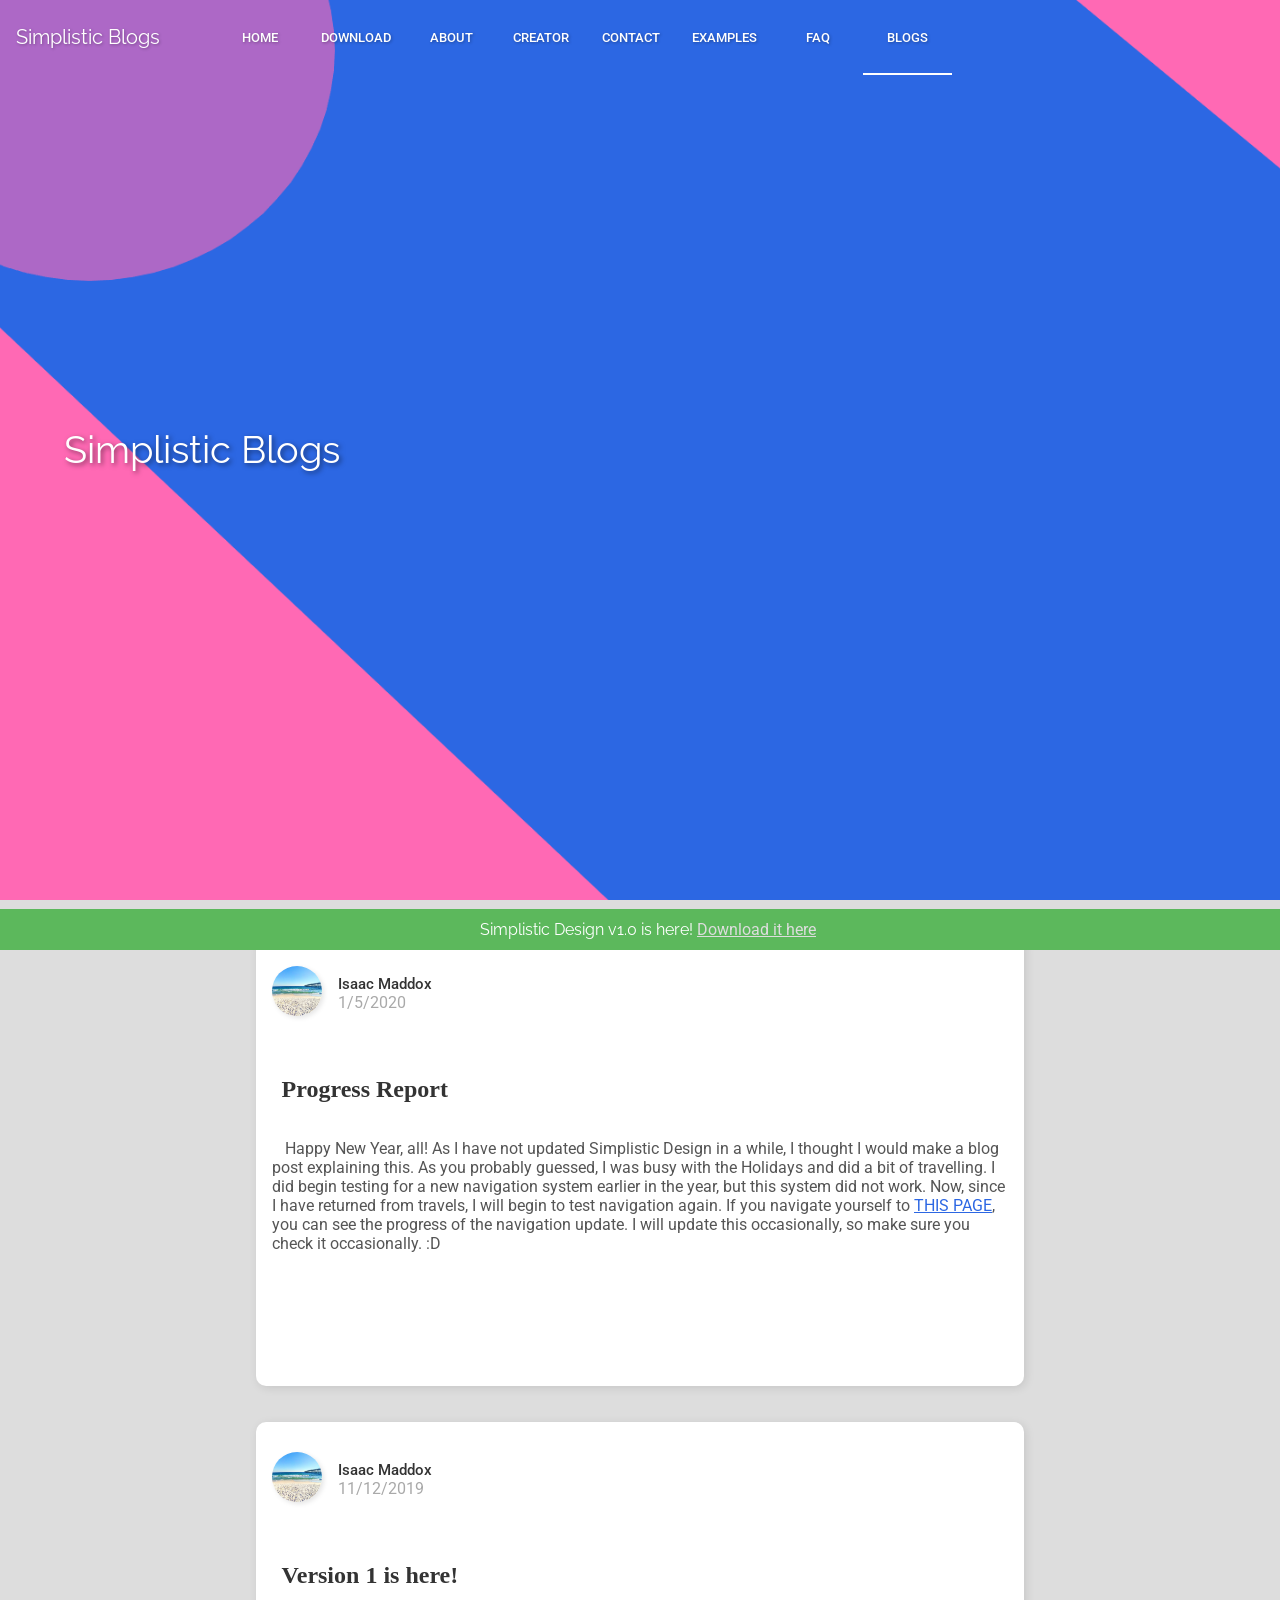
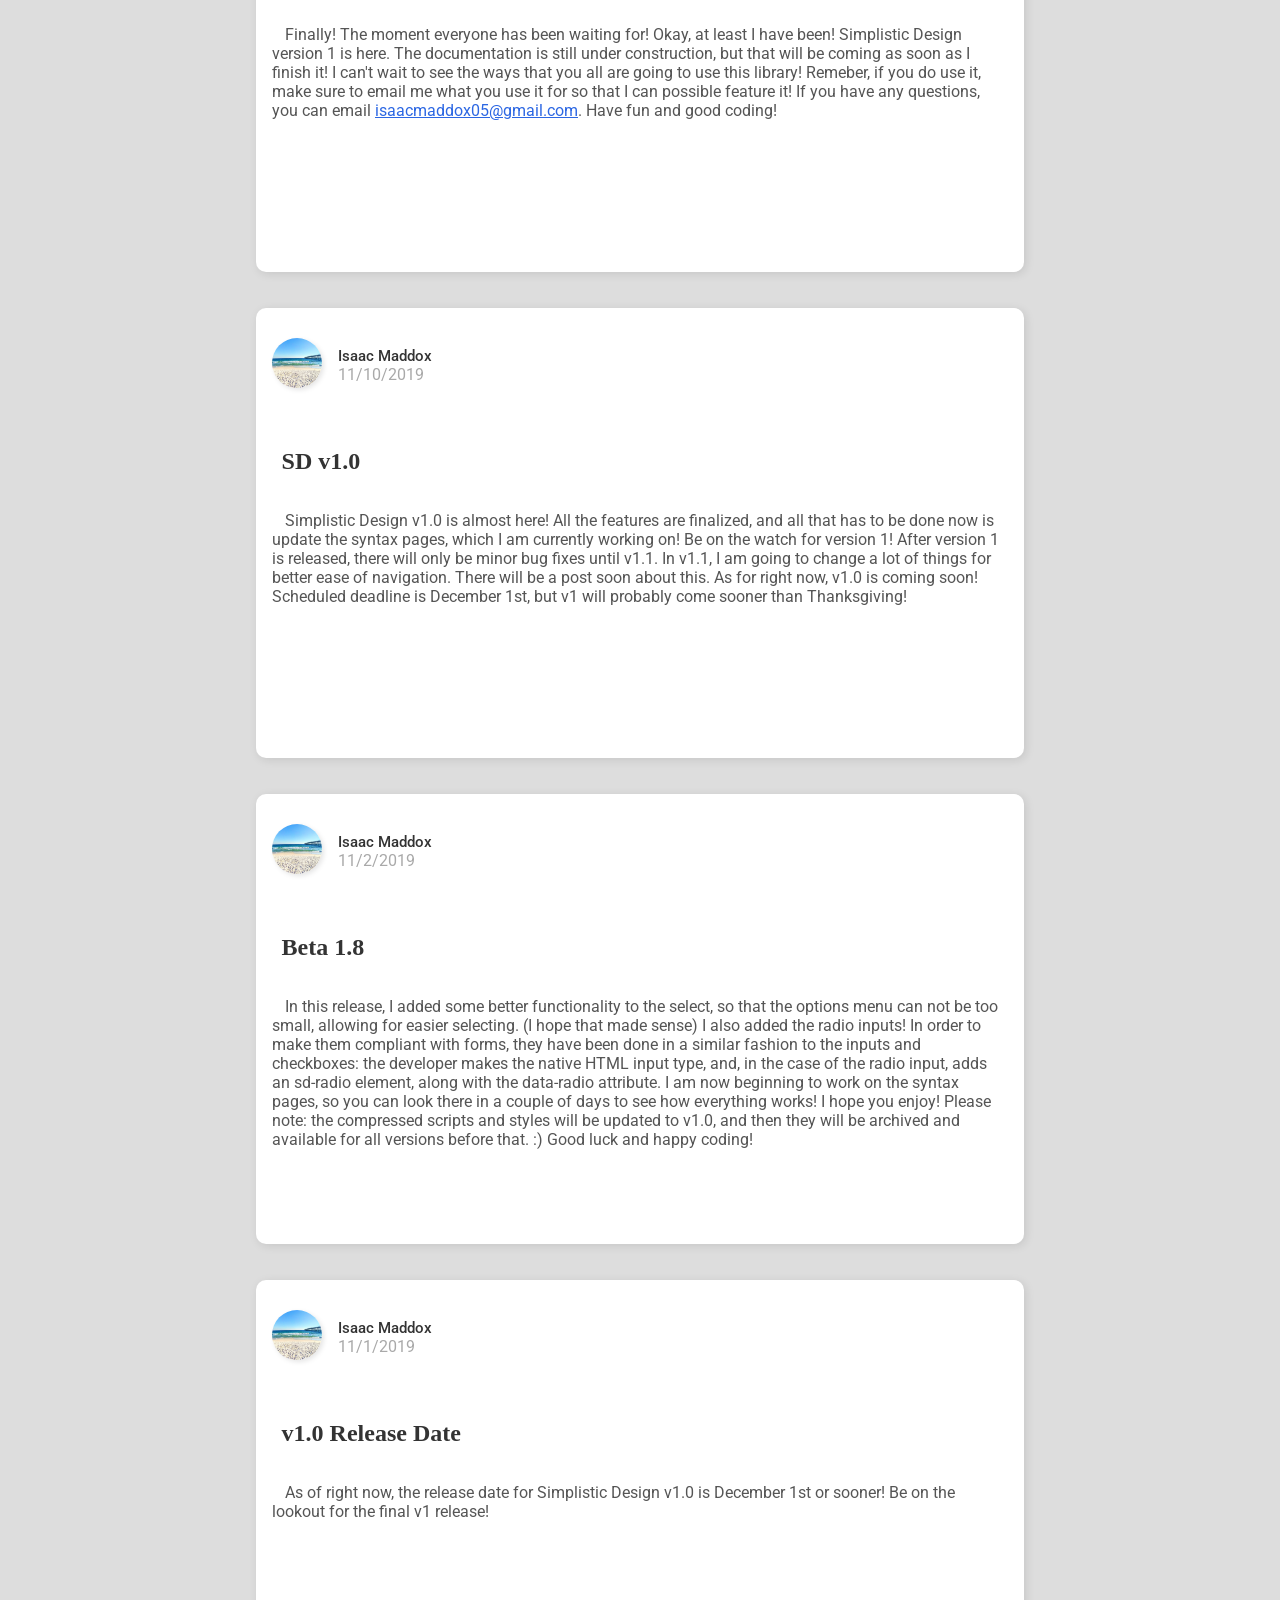
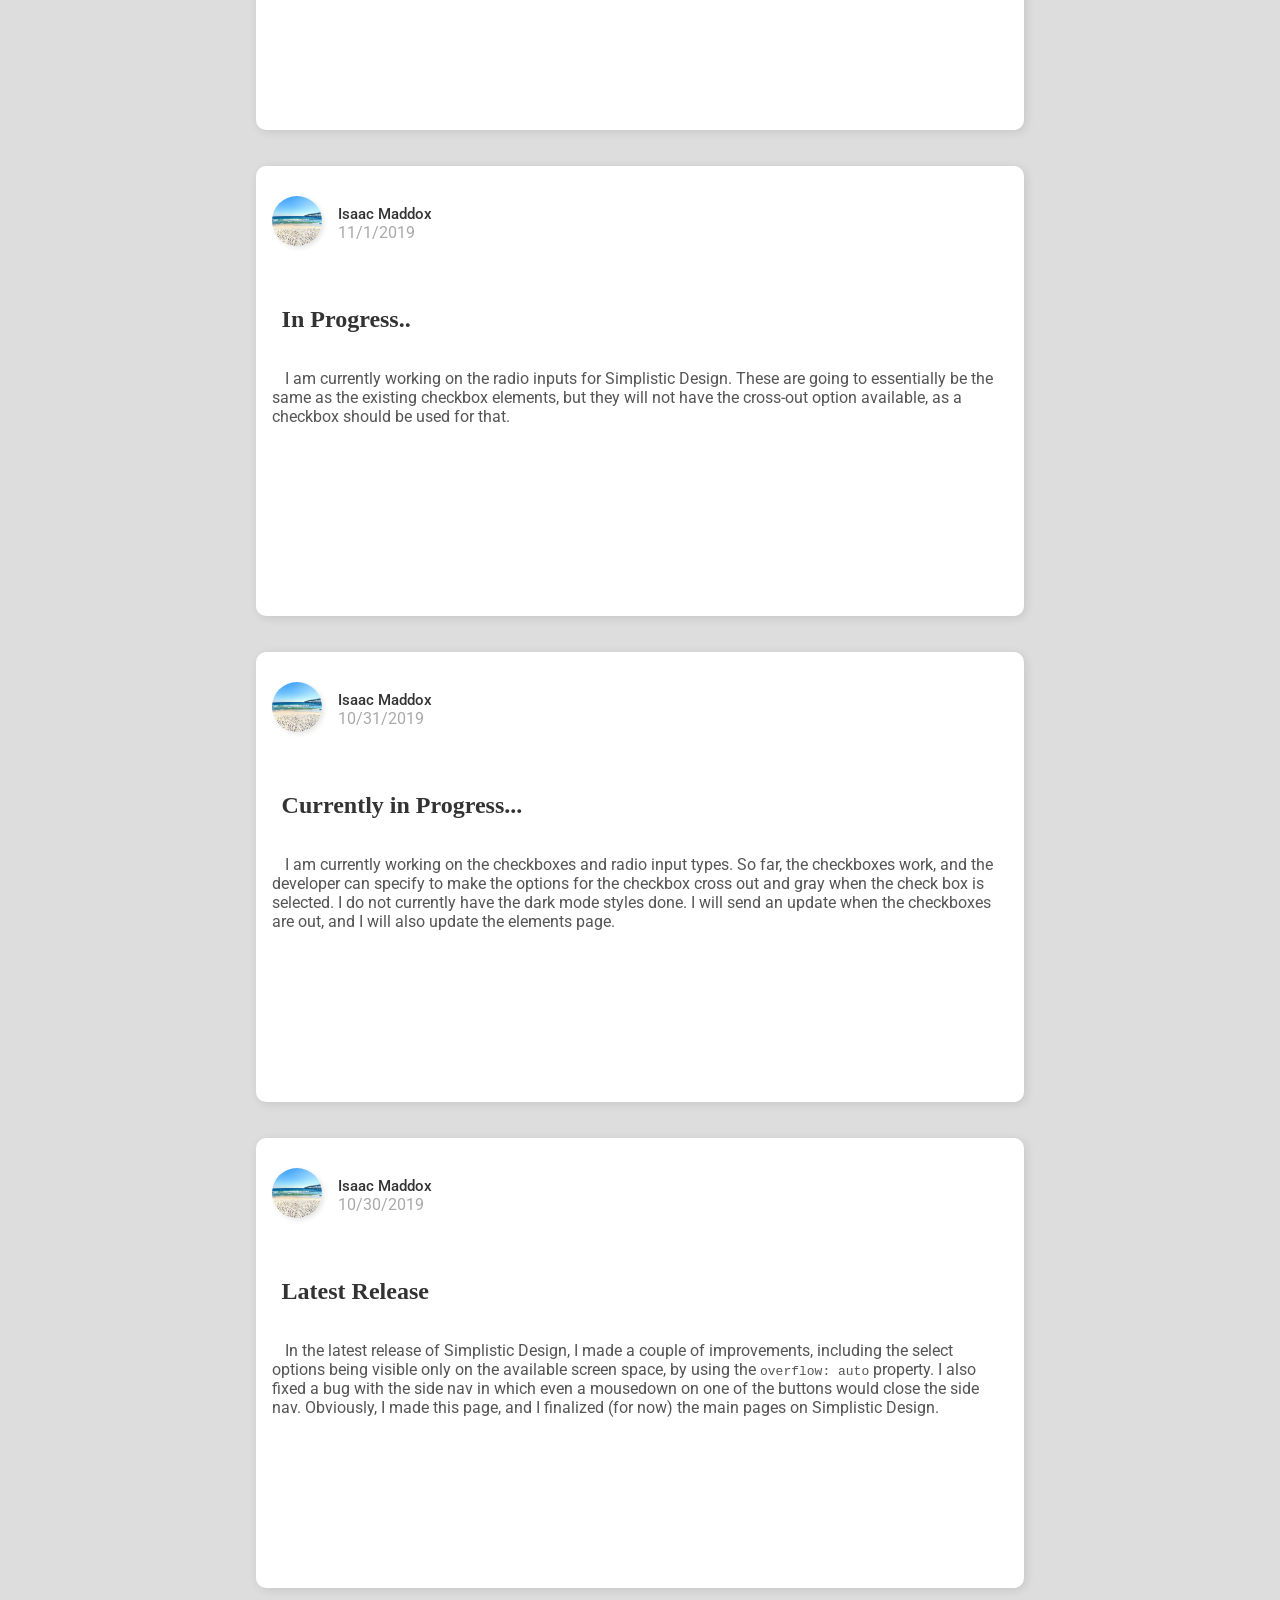
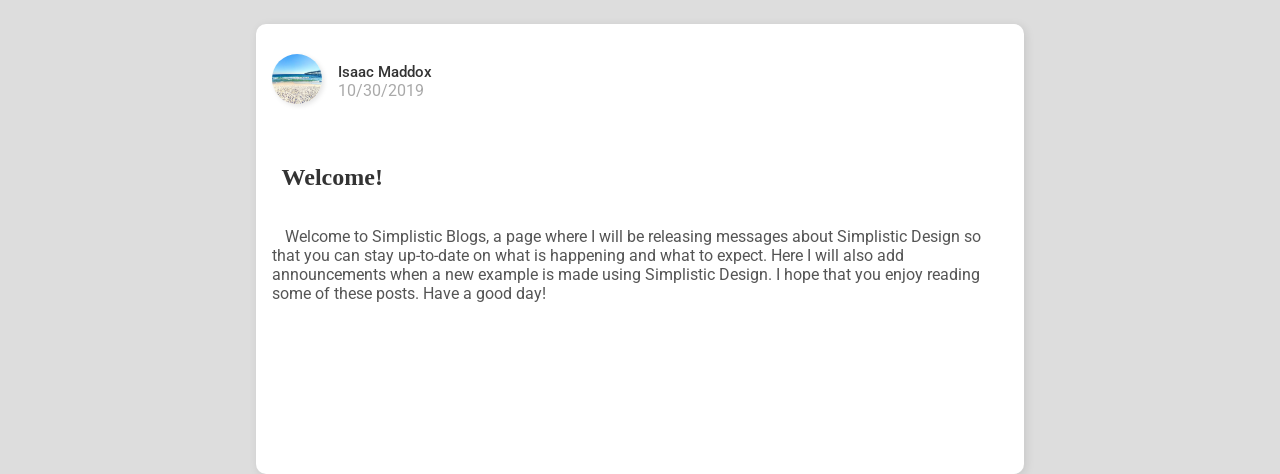
==== commit 4d900572: "s" ====
--- a/blogs/index.html
+++ b/blogs/index.html
@@ -130,6 +130,19 @@
     <div class="post">
         <div class="post-header"><img src="../images/blog_profile.jpg" class="post-img" height="50" width="50" />
             <div class="posted-by">Isaac Maddox</div>
+            <div class="posted-at">1/5/2020</div>
+        </div>
+        <h2>Progress Report</h2>
+        <div class="post-message">Happy New Year, all! As I have not updated Simplistic Design in a while, I thought I
+            would make a blog post explaining this. As you probably guessed, I was busy with the Holidays and did a bit
+            of travelling. I did begin testing for a new navigation system earlier in the year, but this system did not
+            work. Now, since I have returned from travels, I will begin to test navigation again. If you navigate
+            yourself to <a href="../testing/navigation.html">THIS PAGE</a>, you can see the progress of the navigation
+            update. I will update this occasionally, so make sure you check it occasionally. :D</div>
+    </div>
+    <div class="post">
+        <div class="post-header"><img src="../images/blog_profile.jpg" class="post-img" height="50" width="50" />
+            <div class="posted-by">Isaac Maddox</div>
             <div class="posted-at">11/12/2019</div>
         </div>
         <h2>Version 1 is here!</h2>
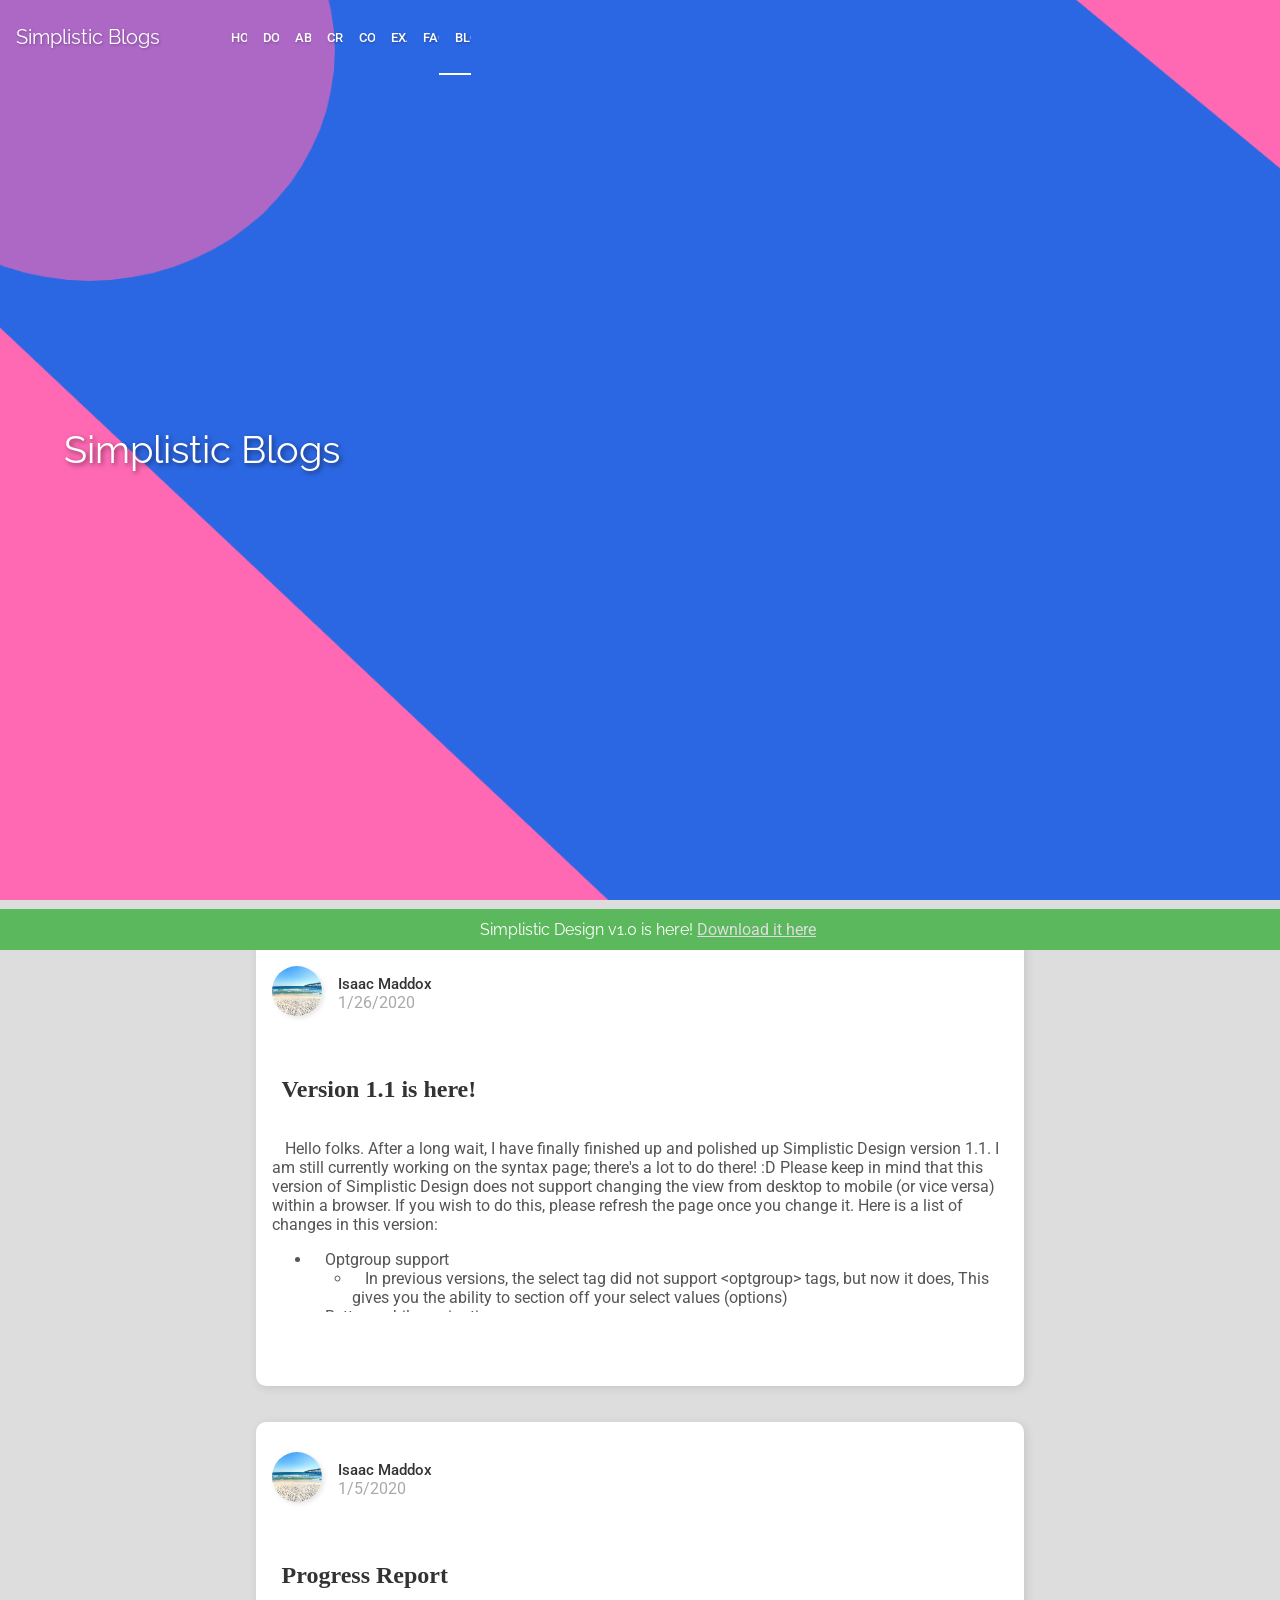
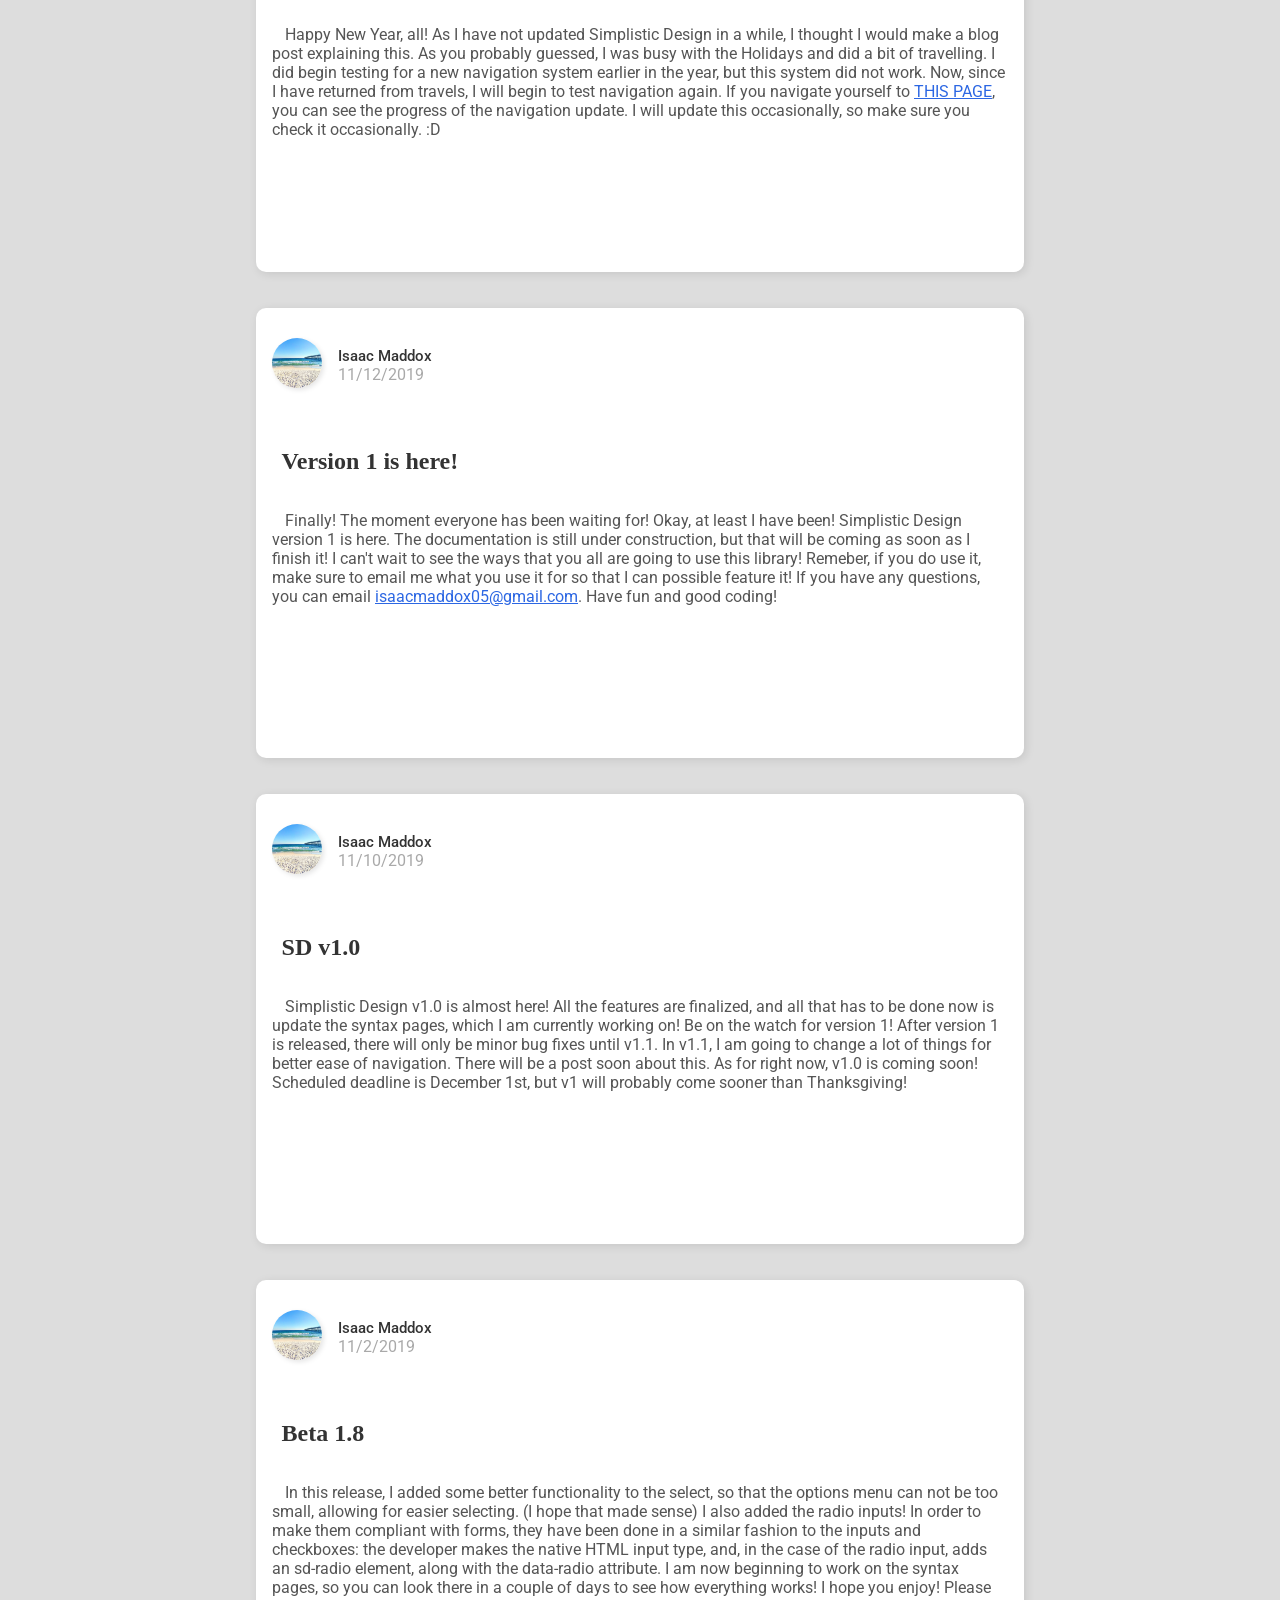
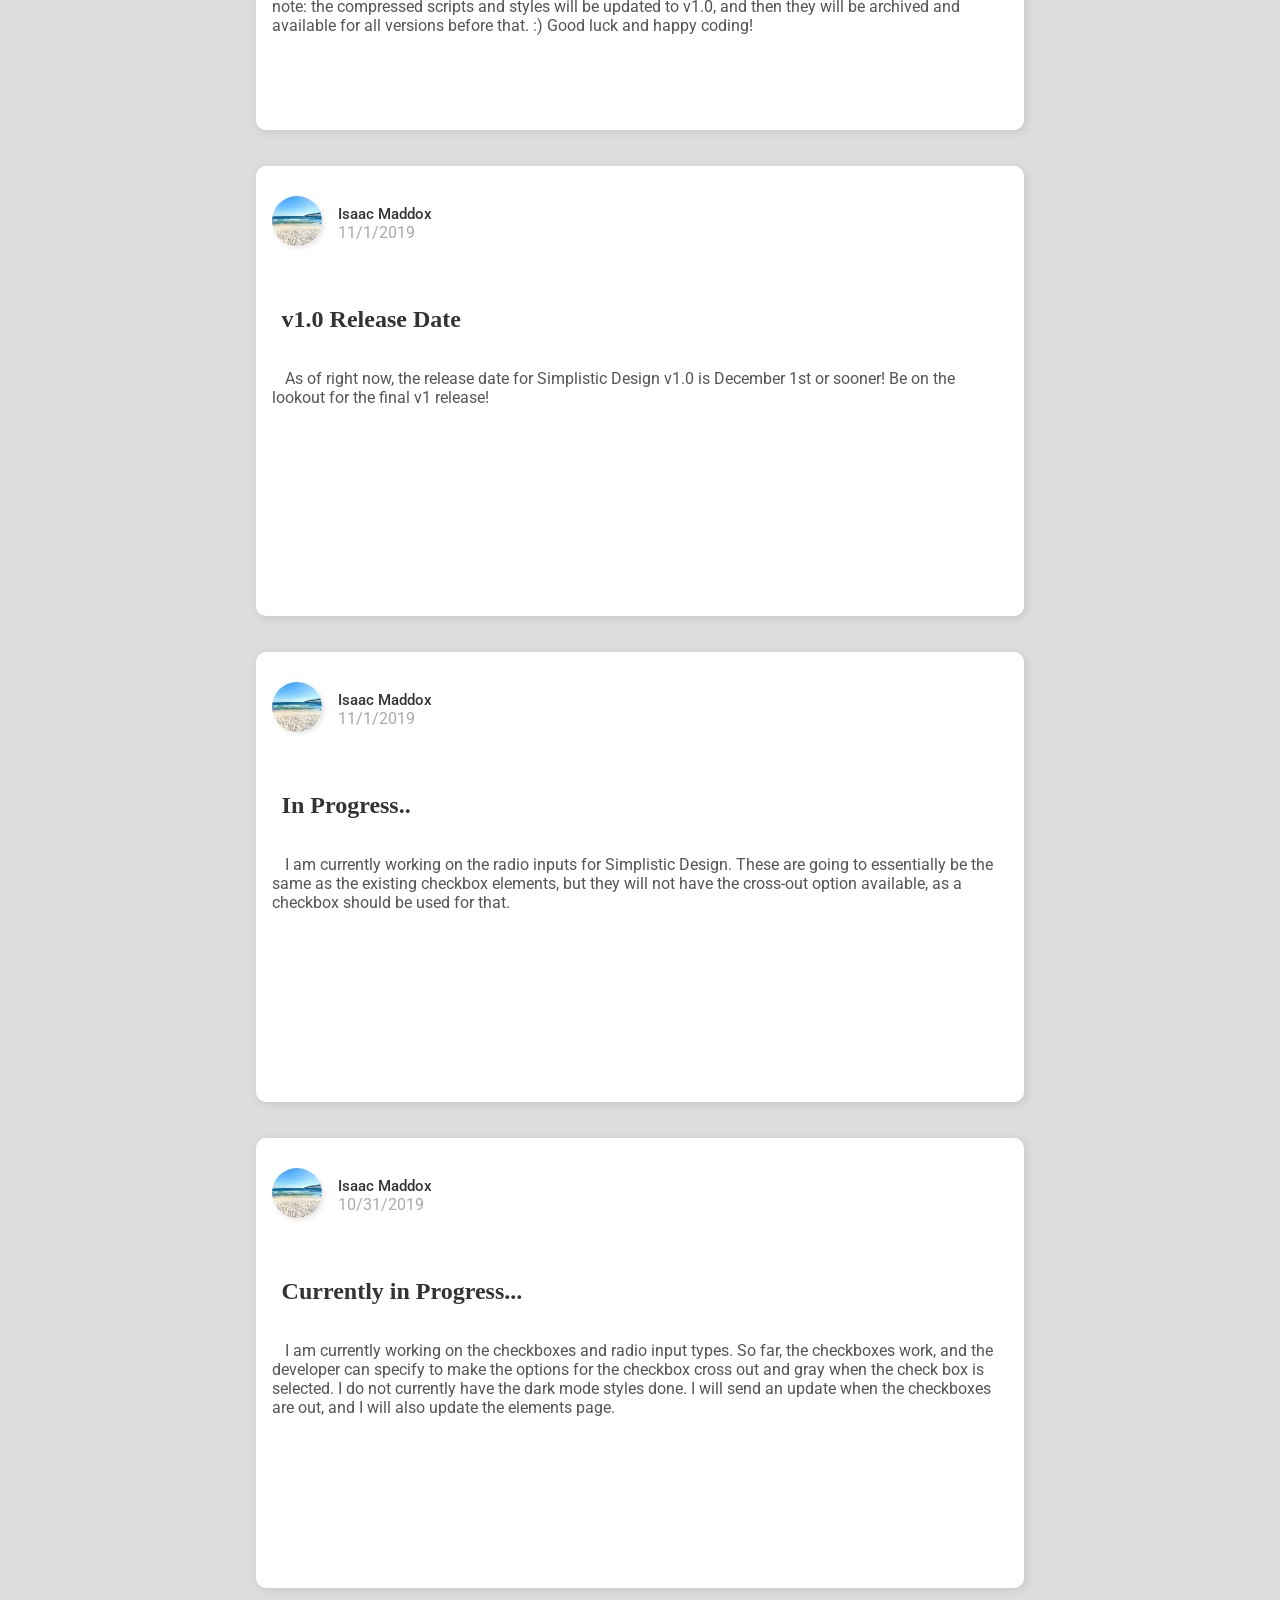
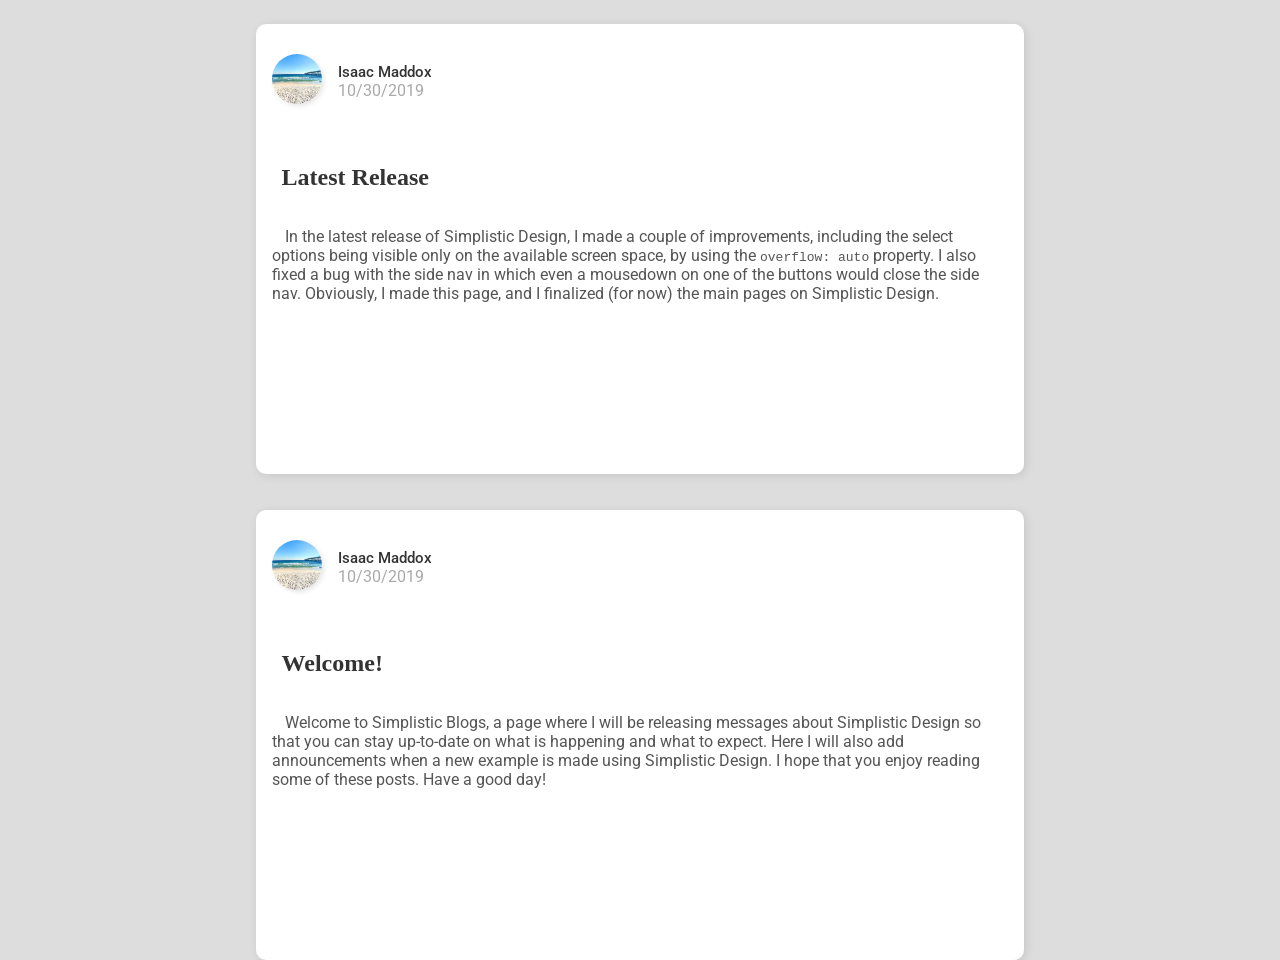
==== commit d821d630: "v1.1 It's finally here! You can check out the blog post (https://esacdevelopment.github.io/simplisti" ====
--- a/blogs/index.html
+++ b/blogs/index.html
@@ -106,27 +106,67 @@
 <body>
     <nav class="sd-nav show-header">
         <a class="sd-nav-co" href="../index.html">Simplistic Blogs</a>
-        <button data-url="../index.html" data-icon="home">
-            Home
-        </button><button data-url="../download.html" data-icon="download">
-            Download
-        </button><button data-url="../about.html" data-icon="info">
-            About
-        </button><button data-url="../creator.html" data-icon="user">
-            Creator
-        </button><button data-icon="phone" data-url="../contact.html">
-            Contact
-        </button><button data-url="../examples.html" data-icon="ellipsis-h">
-            Examples
-        </button><button data-url="../faq.html" data-icon="question">
-            FAQ
-        </button><button data-url="blogs/index.html" data-icon="external-link" disabled>
-            Blogs
-        </button>
+        <span class="sd-nav-button-container">
+            <button data-url="../index.html" data-icon="home">
+                Home
+            </button><button data-url="../download.html" data-icon="download">
+                Download
+            </button><button data-url="../about.html" data-icon="info">
+                About
+            </button><button data-url="../creator.html" data-icon="user">
+                Creator
+            </button><button data-icon="phone" data-url="../contact.html">
+                Contact
+            </button><button data-url="../examples.html" data-icon="ellipsis-h">
+                Examples
+            </button><button data-url="../faq.html" data-icon="question">
+                FAQ
+            </button><button data-url="blogs/index.html" data-icon="external-link" disabled>
+                Blogs
+            </button>
+        </span>
     </nav>
     <header class="sd-page-header">
         Simplistic Blogs
     </header>
+    <div class="post">
+        <div class="post-header"><img src="../images/blog_profile.jpg" class="post-img" height="50" width="50" />
+            <div class="posted-by">Isaac Maddox</div>
+            <div class="posted-at">1/26/2020</div>
+        </div>
+        <h2>Version 1.1 is here!</h2>
+        <div class="post-message">Hello folks. After a long wait, I have finally finished up and polished up Simplistic
+            Design version 1.1. I am still currently working on the syntax page; there's a lot to do there! :D Please
+            keep in mind that this version of Simplistic Design does not support changing the view from desktop to
+            mobile (or vice versa) within a browser. If you wish to do this, please refresh the page once you change it.
+            Here is a list of changes in this version:
+
+            <ul>
+                <li>Optgroup support</li>
+                <ul type="circle">
+                    <li>
+                        In previous versions, the select tag did not support &lt;optgroup&gt; tags, but now
+                        it does, This gives you the ability to section off your select values (options)
+                    </li>
+                </ul>
+                <li>Better mobile navigation</li>
+                <ul type="circle">
+                    <li>
+                        The side navigation bar is now accessible through a hamburger menu icon (as it is in desktop),
+                        and to access the buttons for the navigation bar, ther is a button on the right side of the
+                        navigation bar that has a downwards facing arrow that allows users to show the buttons that are
+                        in the navigation bar.
+                    </li>
+                    <li>
+                        Please keep in mind that this change requires a change to all navigation bars: a &lt;span&gt;
+                        tag with the class <code>sd-nav-button-container</code> must be added to all navigation bars,
+                        surrounding the buttons, as the class name suggests.
+                    </li>
+                </ul>
+            </ul>
+
+            I hope that you enjoy this update and find it easy to use!</div>
+    </div>
     <div class="post">
         <div class="post-header"><img src="../images/blog_profile.jpg" class="post-img" height="50" width="50" />
             <div class="posted-by">Isaac Maddox</div>
--- a/styles.css
+++ b/styles.css
@@ -49,7 +49,6 @@
 /* Begin Navigation Bar Styles */
 .sd-nav {
   height: 75px;
-  max-height: 75px;
   background: #fff;
   display: block;
   z-index: 10000;
@@ -80,7 +79,7 @@
   background: transparent;
   color: #555;
   border: none;
-  min-width: 7vw;
+  min-width: 1vw;
   font-family: 'Roboto', sans-serif;
   text-transform: uppercase;
   font-weight: 500;
@@ -97,21 +96,6 @@
 }
 .sd-nav button:active {
   background: rgba(0, 0, 0, 0.1);
-}
-.sd-nav button.sd-show-options {
-  height: 100%;
-  width: 30%;
-  border: none;
-  outline: none;
-  opacity: 1;
-  float: right;
-  font-family: 'Roboto', sans-serif;
-  display: none;
-  background: transparent;
-  padding: 0px;
-}
-.sd-nav button.sd-show-options i {
-  transition: all 0.2s ease;
 }
 /* Customize navbar for mobile or small devices */
 @media screen and (max-width: 720px) {
@@ -139,9 +123,6 @@
   }
   .wrapper[data-hasaside=true] article {
     width: auto!important;
-  }
-  .sd-show-side-nav {
-    display: none!important;
   }
 }
 /* Search Bar */
@@ -407,7 +388,7 @@
   padding: 8px;
   font-family: 'Roboto', sans-serif;
   word-wrap: break-word;
-  width: calc(84%);
+  width: calc(100% - 16px);
 }
 body.sd-dark-theme footer.sd-footer {
   color: #eee;
@@ -506,12 +487,16 @@
 }
 /* Side Nav Mobile Styles */
 @media screen and (max-width: 720px) {
-  .sd-side-nav a.sd-co {
-    display: none;
-  }
   .sd-side-nav button {
-    width: 100vw;
+    width: 85vw;
+    background: #fff;
     font-size: 4.5vw;
+  }
+  .sd-side-nav {
+    width: 85vw;
+  }
+  .sd-side-nav .sd-nav-co {
+    background: #fff;
   }
 }
 /* Side nav search container and input */
@@ -585,15 +570,14 @@
   .sd-side-nav div.sd-side-nav-menu {
     background: #ccc;
   }
-  .sd-side-nav {
-    background: #eee!important;
-    left: -150vw;
-  }
   body.sd-dark-theme .sd-side-nav div.sd-side-nav-menu {
     background: #333;
   }
   body.sd-dark-theme .sd-side-nav {
     background: #444!important;
+  }
+  .sd-side-nav button.hide-side-nav {
+    display: block;
   }
 }
 /* This marks the beginning of the styles for the rest of the elements (not a structure element like navigation) */
@@ -796,9 +780,7 @@
 }
 .sd-button.sd-button-accent .sd-js-ripple {
   background: #ff69b4;
-}
-.sd-button.sd-button-ripple:not(.sd-button-raised):active {
-  background: transparent;
+  opacity: 0.4;
 }
 .sd-button.sd-button-primary .sd-js-ripple {
   background: #2c67e3;
@@ -1147,7 +1129,7 @@
   font-family: 'Raleway', serif;
   position: fixed;
   bottom: -50px;
-  animation: 20s showmsg ease;
+  animation: 5s showmsg ease;
   text-align: center;
 }
 @keyframes showmsg {
@@ -1166,4 +1148,88 @@
 }
 .sd-message a {
   color: #ddd;
+}
+.sd-side-nav button.hide-side-nav {
+  position: absolute;
+  left: 0;
+  top: 22px;
+  background: #fff;
+  width: 50px;
+  height: 50px;
+  padding: 0px; 
+  outline: none;
+  cursor: pointer;
+  z-index: 1000000;
+  border-radius: 50%;
+  text-align: right;
+  color: #333;
+  display: none;
+  padding: 0px;
+}
+/* Navigation bar expand button */
+.sd-expand-nav {
+  position: fixed;
+  float: right;
+  right: 0;
+  top: 0;
+  height: 75px!important;
+  background: transparent;
+  border: none;
+  width: 75px;
+  border-radius: 50%;
+  color: #333;
+  cursor: pointer;
+  display: none;
+  z-index: 10000000000;
+}
+.sd-nav.transparent .sd-expand-nav {
+  color: #fff;
+}
+@media only screen and (max-width: 720px) {
+  .sd-expand-nav {
+    display: block;
+  }
+  .sd-nav-co {
+    margin: 0!important;
+    width: fit-content;
+  }
+}
+/* Mobile Navigation bar open styles */
+@media only screen and (max-width: 720px) {
+  .sd-nav.sd-js-nav-open {
+    height: 150px!important;
+  }
+  .sd-nav.sd-js-nav-open button:not(.sd-show-side-nav):not(.sd-expand-nav) {
+    top: 0px;
+    height: 75px;
+  }
+  .sd-nav.sd-js-nav-open .sd-nav-button-container {
+    display: block;
+    height: 75px;
+    width: 100vw;
+    overflow-x: auto;
+    position: relative;
+    white-space: nowrap;
+    overflow-y: hidden;
+  }
+  .sd-nav .sd-nav-button-container::-webkit-scrollbar {
+    width: 0!important;
+    height: 1px;
+  }
+}
+.sd-nav .sd-expand-nav i {
+  transition: all 0.2s ease;
+}
+/* Adding optgroup tag support for select elements */
+sd-opts div.sd-optgroup {
+  color: #777;
+  font-family: 'Roboto';
+  font-weight: 500;
+  display: inline-block;
+  user-select: none;
+  cursor: default;
+  width: 100%;
+  line-height: 41px;
+  min-height: 41px;
+  text-indent: 6px;
 }
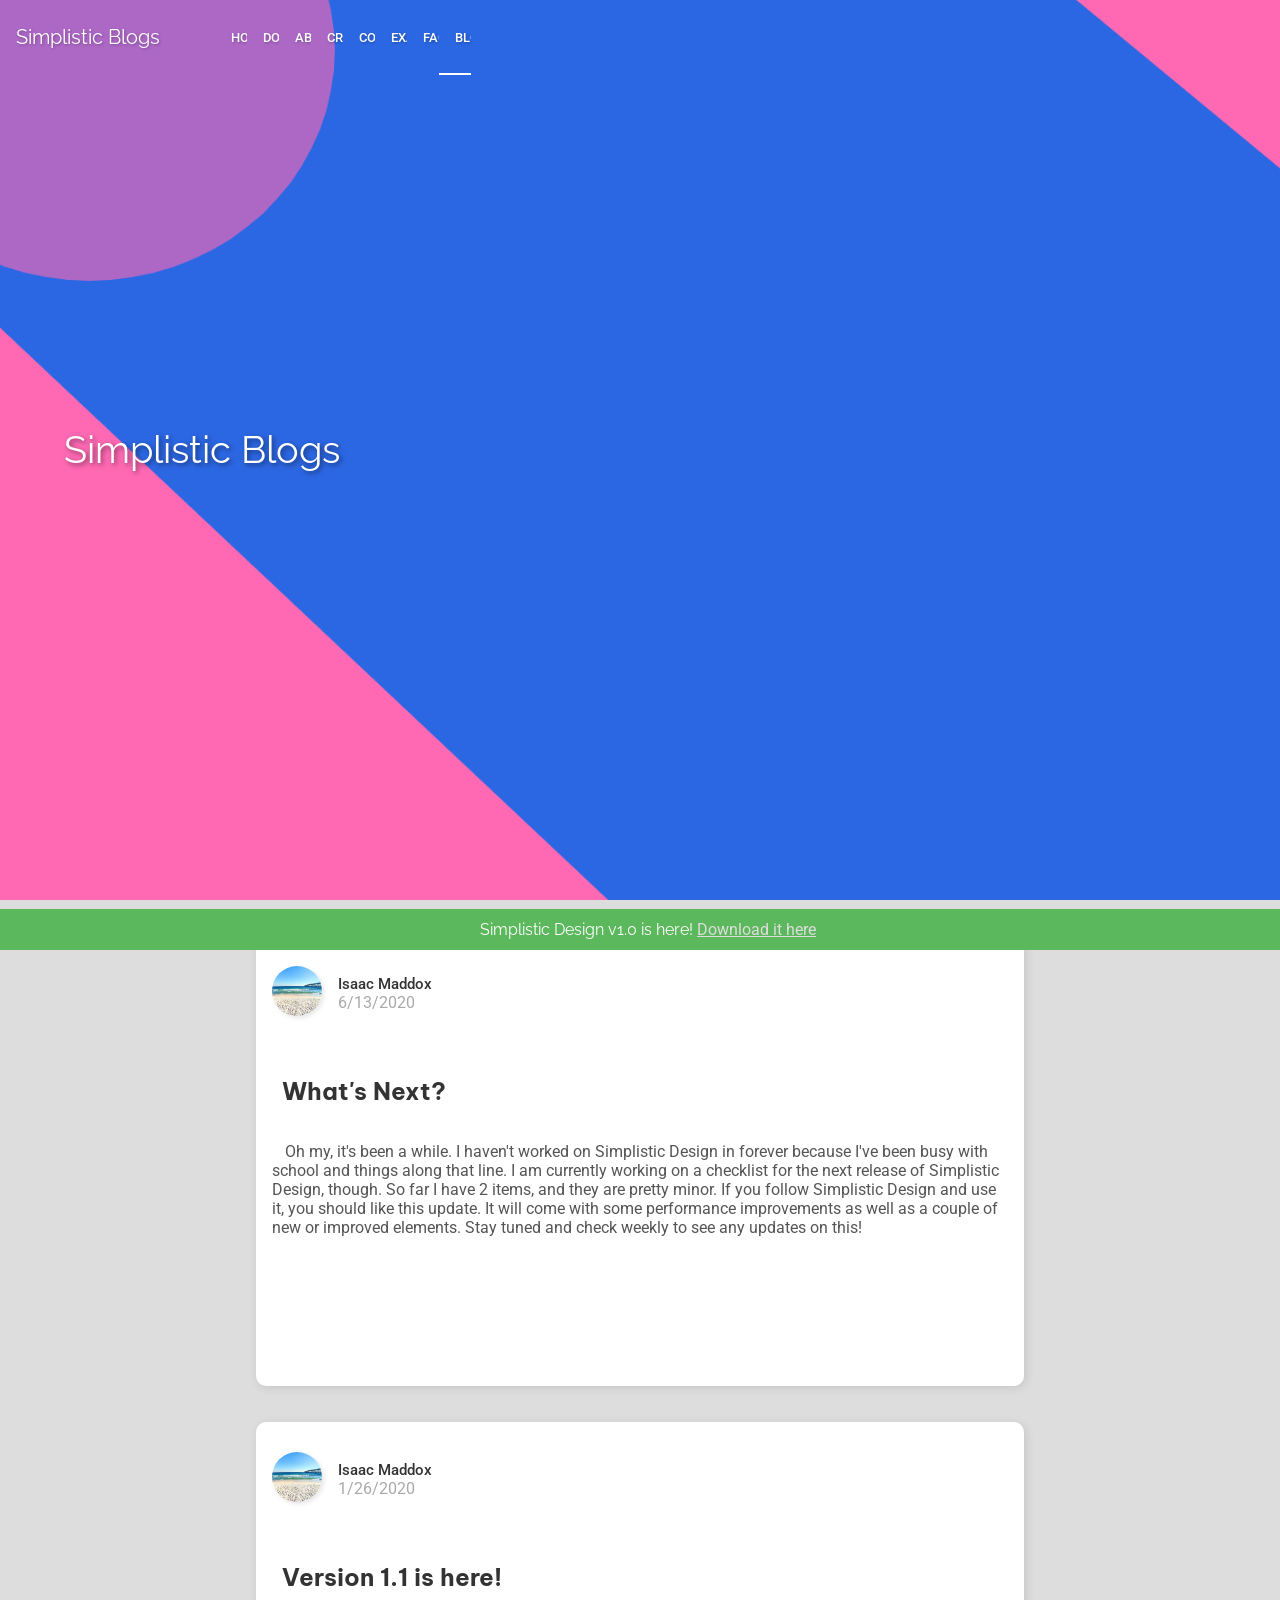
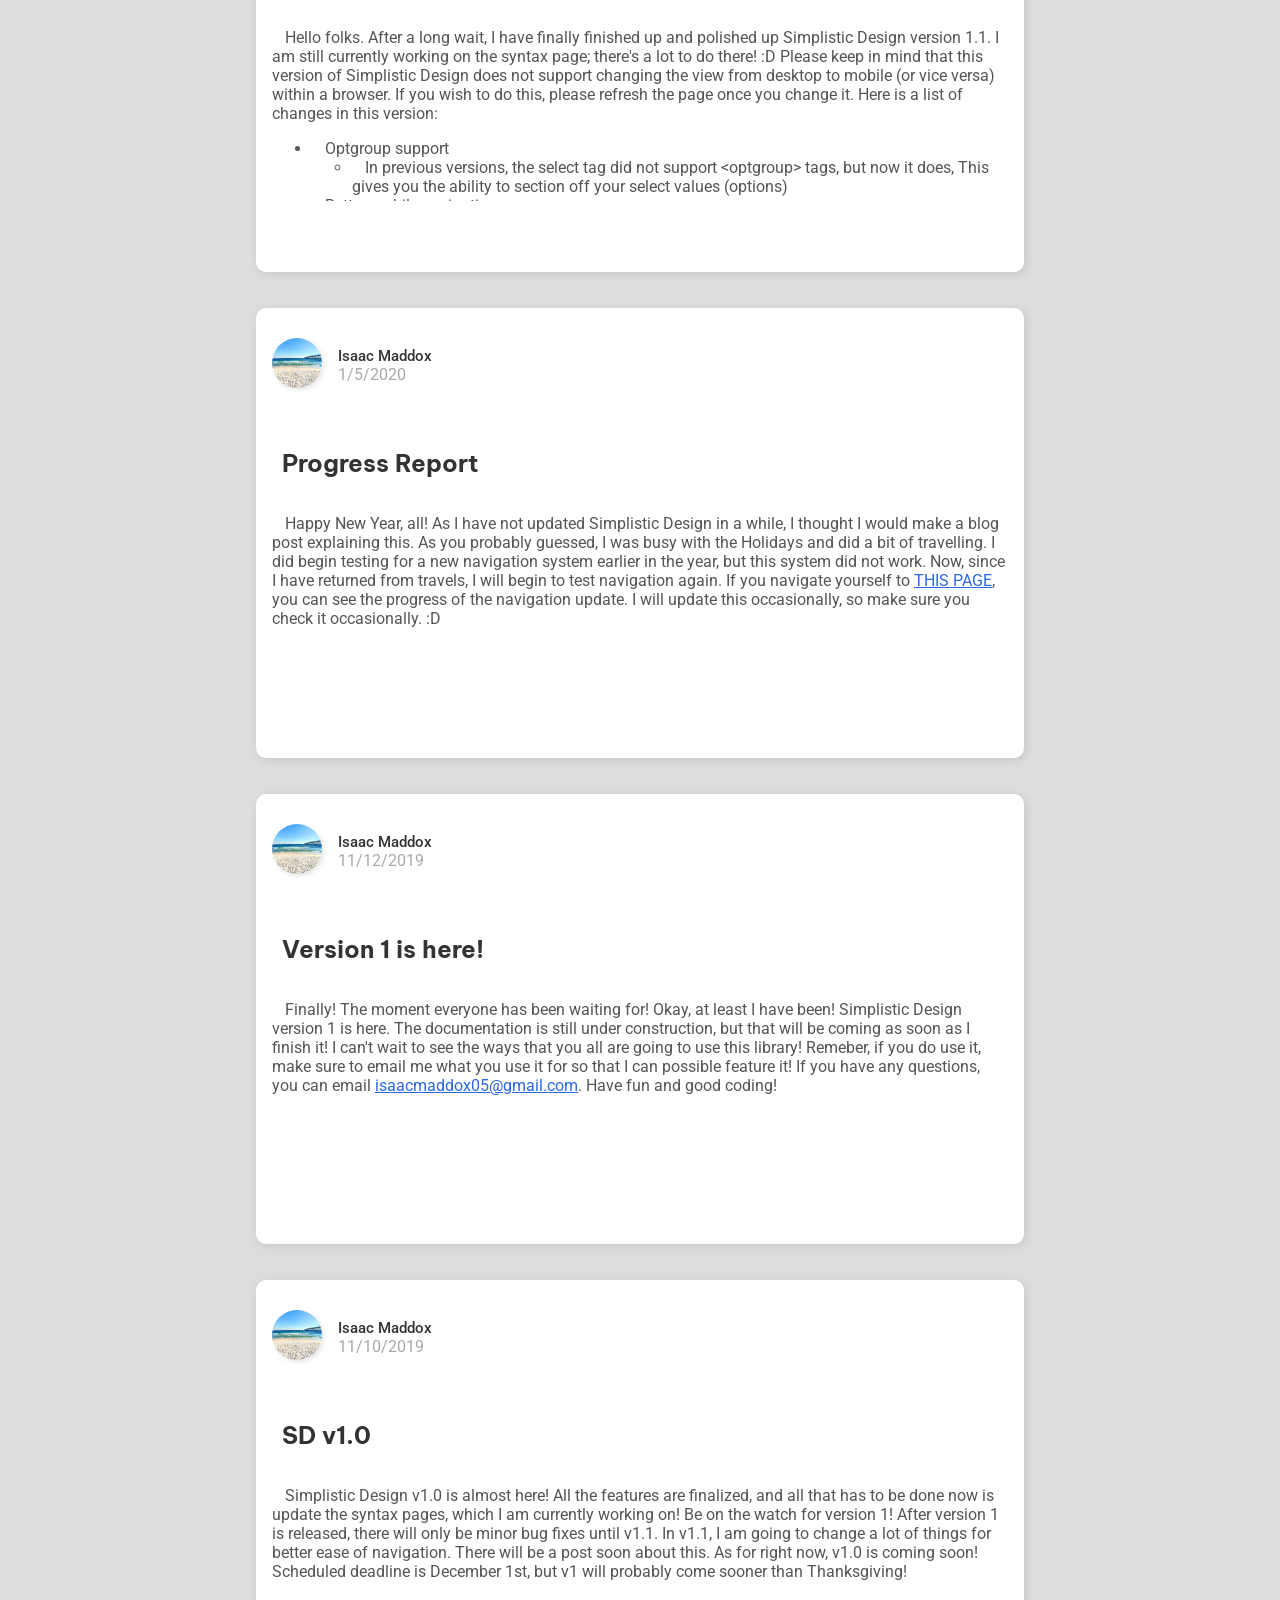
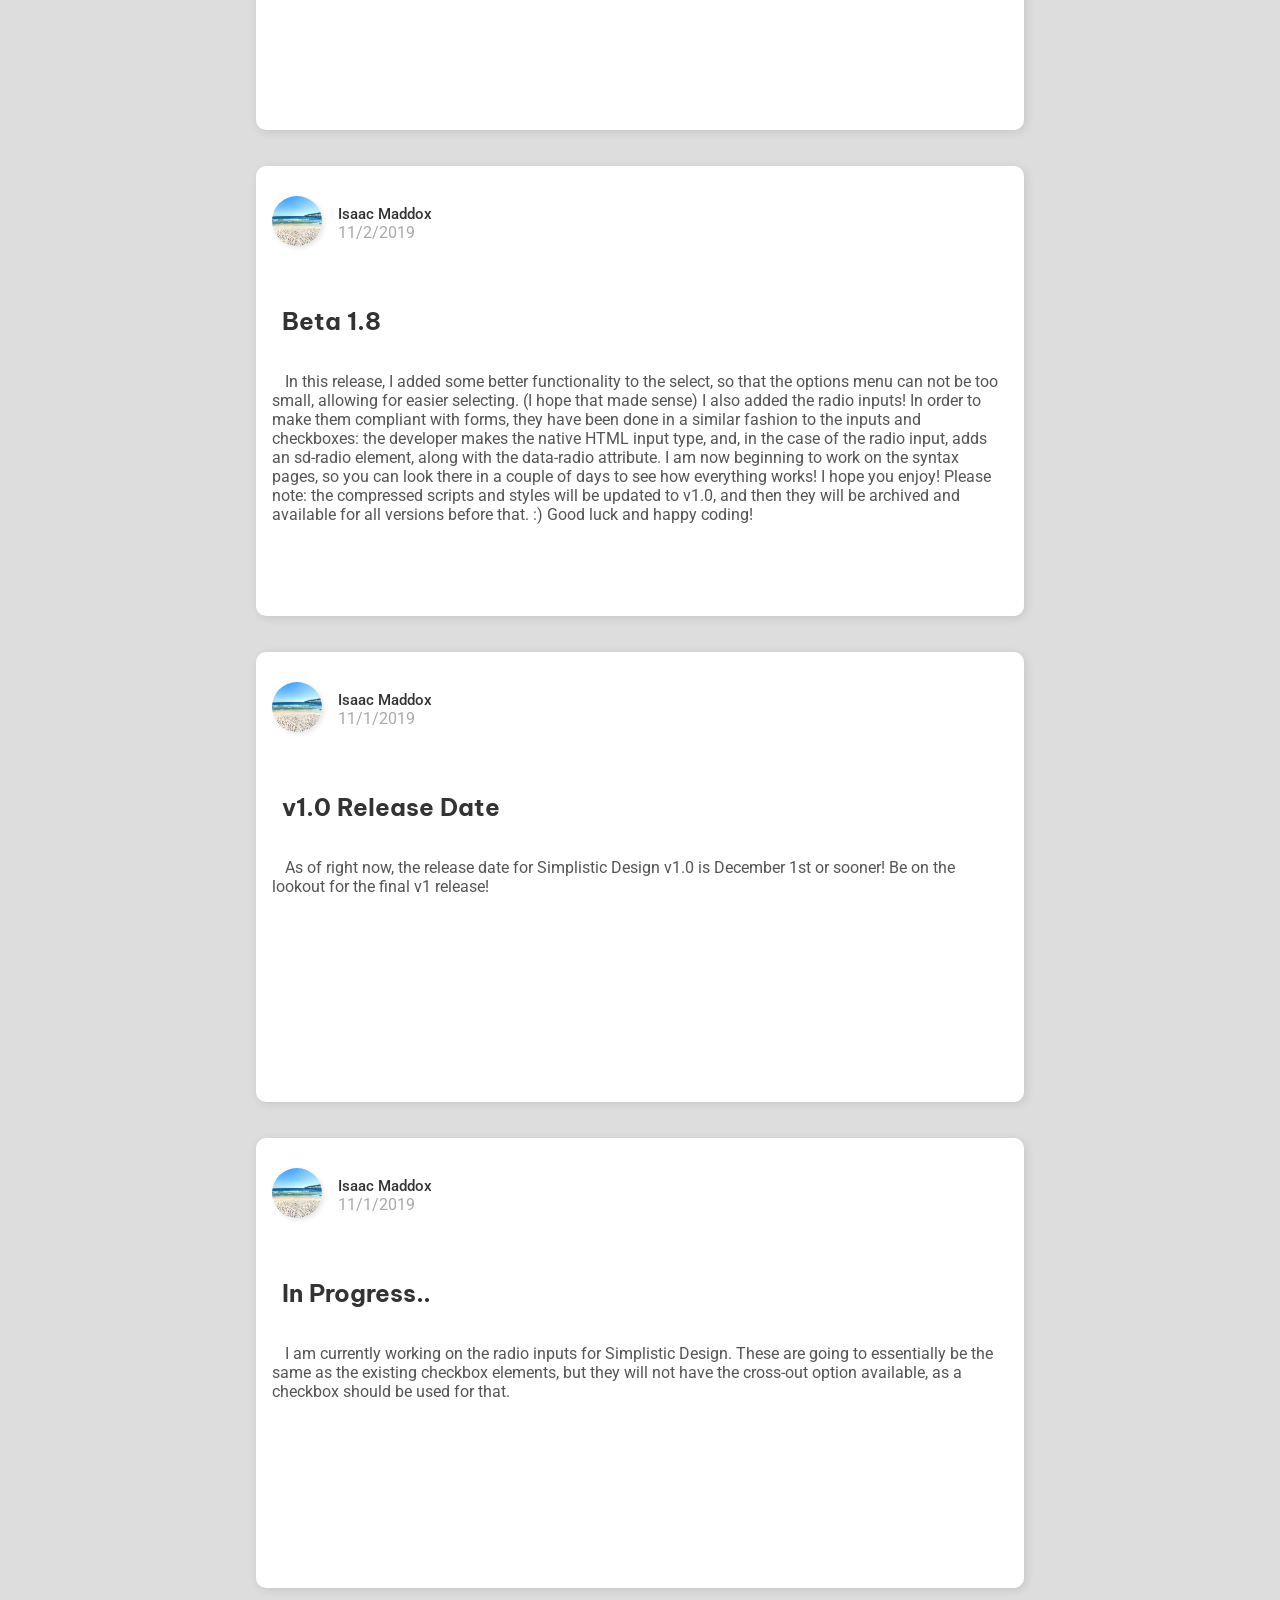
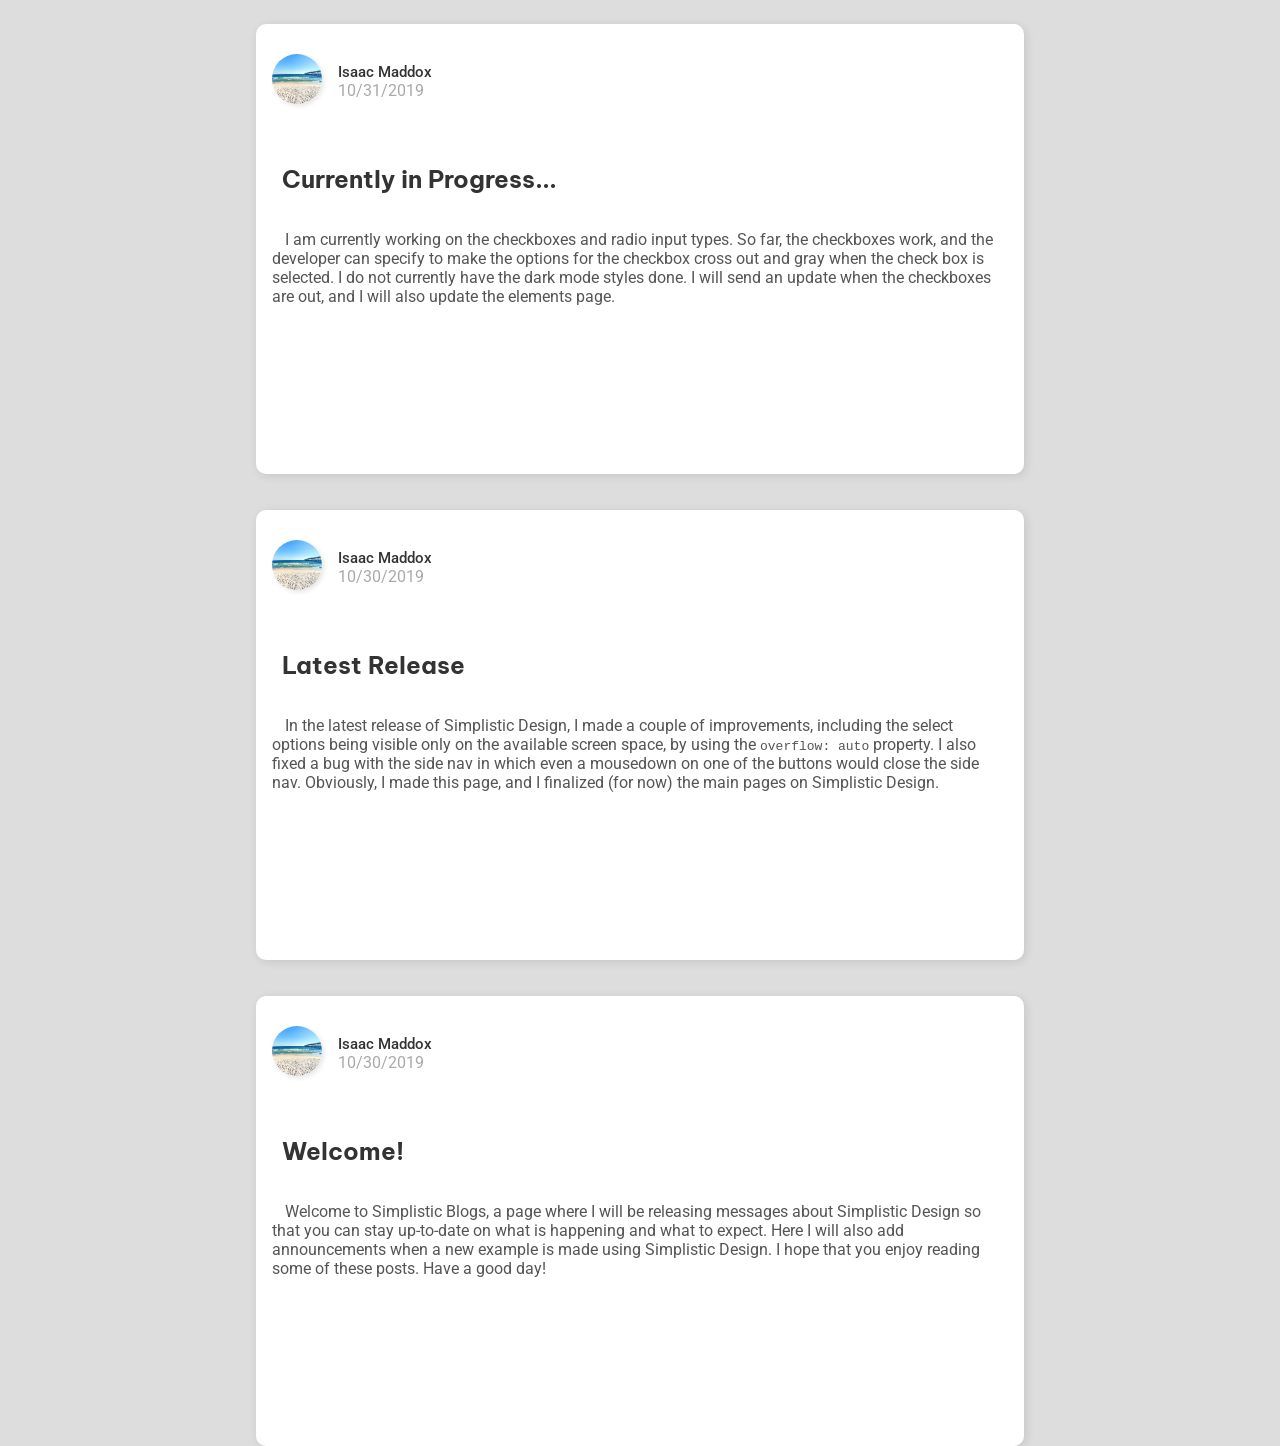
==== commit 803b08f6: "Update index.html" ====
--- a/blogs/index.html
+++ b/blogs/index.html
@@ -13,6 +13,7 @@
         integrity="sha384-wvfXpqpZZVQGK6TAh5PVlGOfQNHSoD2xbE+QkPxCAFlNEevoEH3Sl0sibVcOQVnN" crossorigin="anonymous">
     <title>Simplistic Design - Blogs</title>
     <style>
+        @import url('https://fonts.googleapis.com/css2?family=Be+Vietnam:wght@400;500&family=Roboto&display=swap');
         .sd-page-header {
             background: url('../images/headerback_no_words.png');
             background-size: cover;
@@ -132,6 +133,19 @@
     <div class="post">
         <div class="post-header"><img src="../images/blog_profile.jpg" class="post-img" height="50" width="50" />
             <div class="posted-by">Isaac Maddox</div>
+            <div class="posted-at">6/13/2020</div>
+        </div>
+        <h2>What's Next?</h2>
+        <div class="post-message">Oh my, it's been a while. I haven't worked on Simplistic Design in forever because
+            I've been busy with school and things along that line. I am currently working on a checklist for the next
+            release of Simplistic Design, though. So far I have 2 items, and they are pretty minor. If you follow
+            Simplistic Design and use it, you should like this update. It will come with some performance improvements
+            as well as a couple of new or improved elements. Stay tuned and check weekly to see any updates on this!
+        </div>
+    </div>
+    <div class="post">
+        <div class="post-header"><img src="../images/blog_profile.jpg" class="post-img" height="50" width="50" />
+            <div class="posted-by">Isaac Maddox</div>
             <div class="posted-at">1/26/2020</div>
         </div>
         <h2>Version 1.1 is here!</h2>
--- a/styles.css
+++ b/styles.css
@@ -108,7 +108,7 @@
     width: 60%;
     padding: 0px;
     display: inline-block;
-    font-size: 5vw;
+    font-size: 1em;
     text-align: center;
     background: transparent;
   }
@@ -529,6 +529,7 @@
 }
 body.sd-dark-theme .sd-side-nav button {
   color: #eee;
+  background: #444;
 }
 body.sd-dark-theme .sd-side-nav .sd-nav-search-wrapper input {
   background: #666;
@@ -565,6 +566,9 @@
 body.sd-dark-theme .sd-side-nav div.sd-side-nav-menu {
   background: #555;
   border-left: 4px solid #20add8aa;
+}
+body.sd-dark-theme .sd-side-nav div.sd-side-nav-menu button {
+  background: #555;
 }
 @media screen and (max-width: 720px) {
   .sd-side-nav div.sd-side-nav-menu {
@@ -1208,9 +1212,11 @@
     height: 75px;
     width: 100vw;
     overflow-x: auto;
-    position: relative;
     white-space: nowrap;
     overflow-y: hidden;
+  }
+  .sd-nav:not(.sd-js-nav-open) .sd-nav-button-container {
+    display: none;
   }
   .sd-nav .sd-nav-button-container::-webkit-scrollbar {
     width: 0!important;
@@ -1222,8 +1228,8 @@
 }
 /* Adding optgroup tag support for select elements */
 sd-opts div.sd-optgroup {
-  color: #777;
-  font-family: 'Roboto';
+  color: #888;
+  font-family: 'Raleway', serif;
   font-weight: 500;
   display: inline-block;
   user-select: none;
@@ -1232,4 +1238,4 @@
   line-height: 41px;
   min-height: 41px;
   text-indent: 6px;
-}+}
